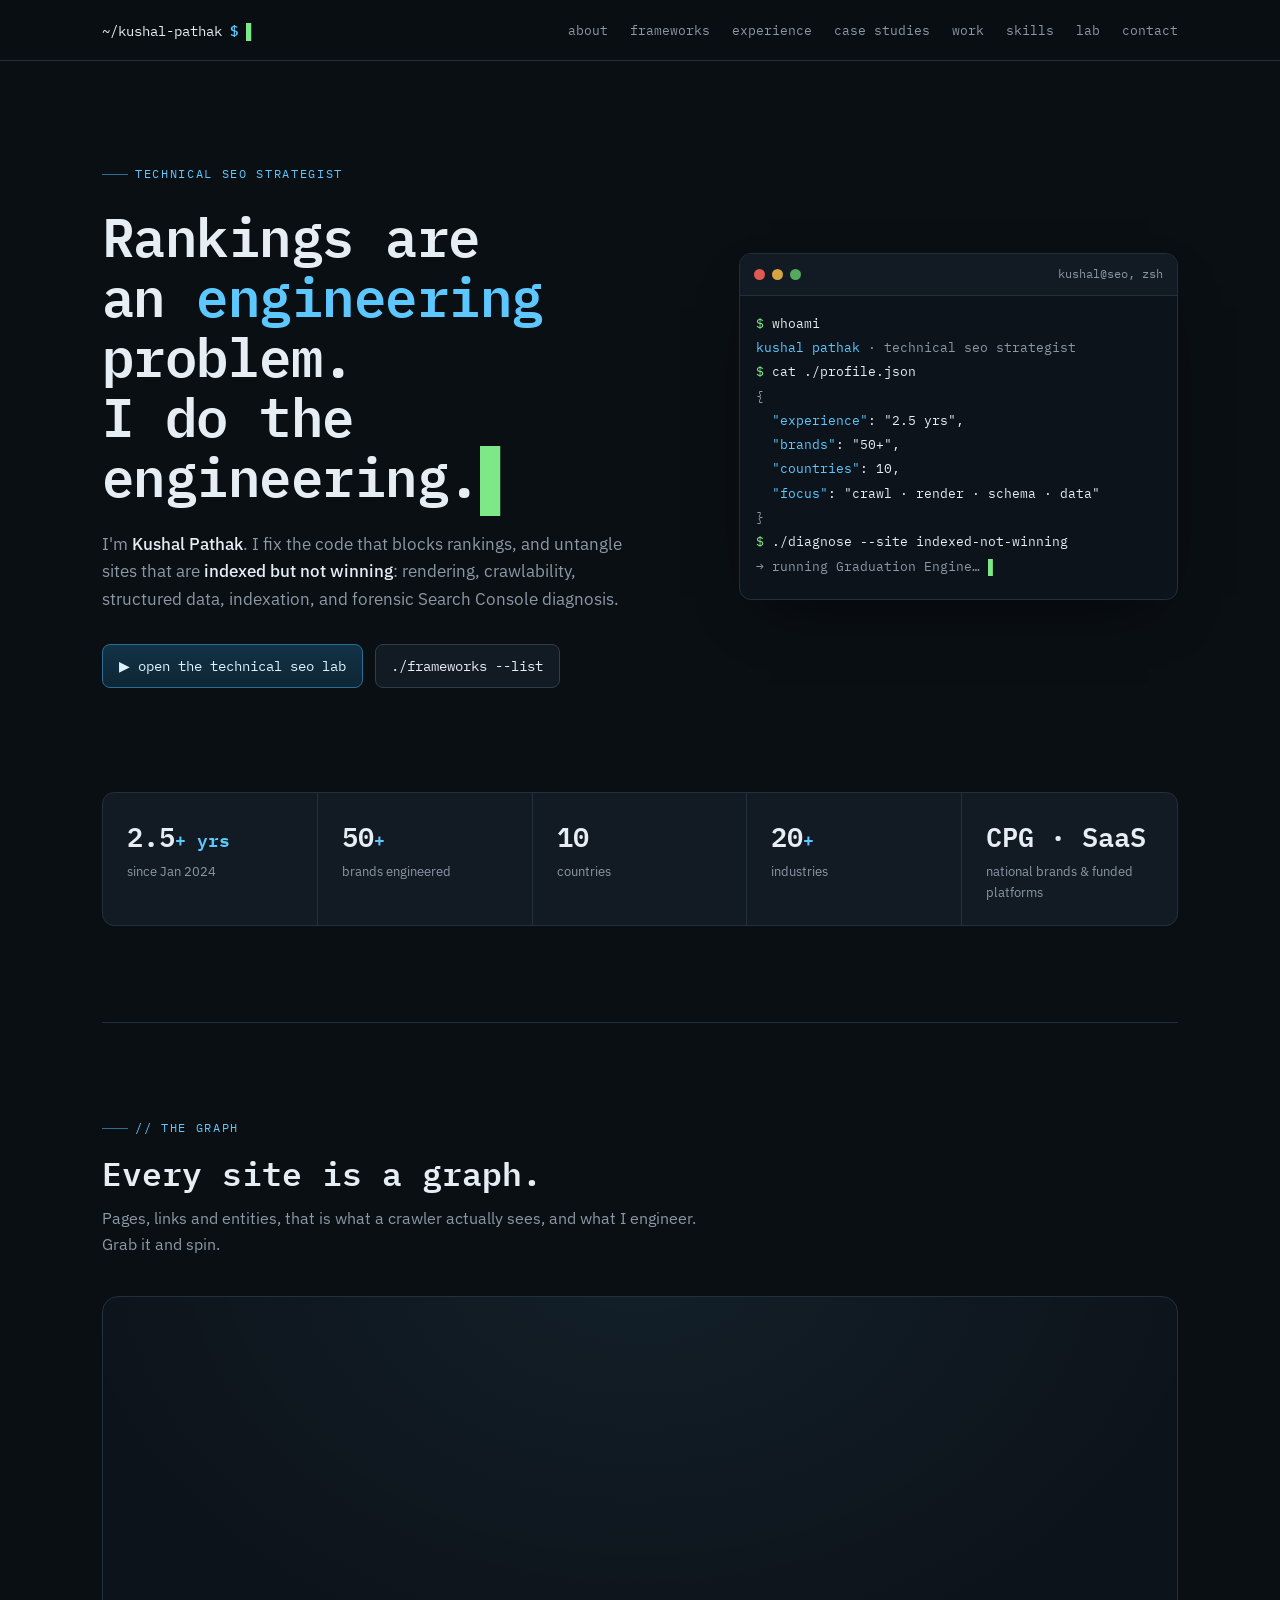
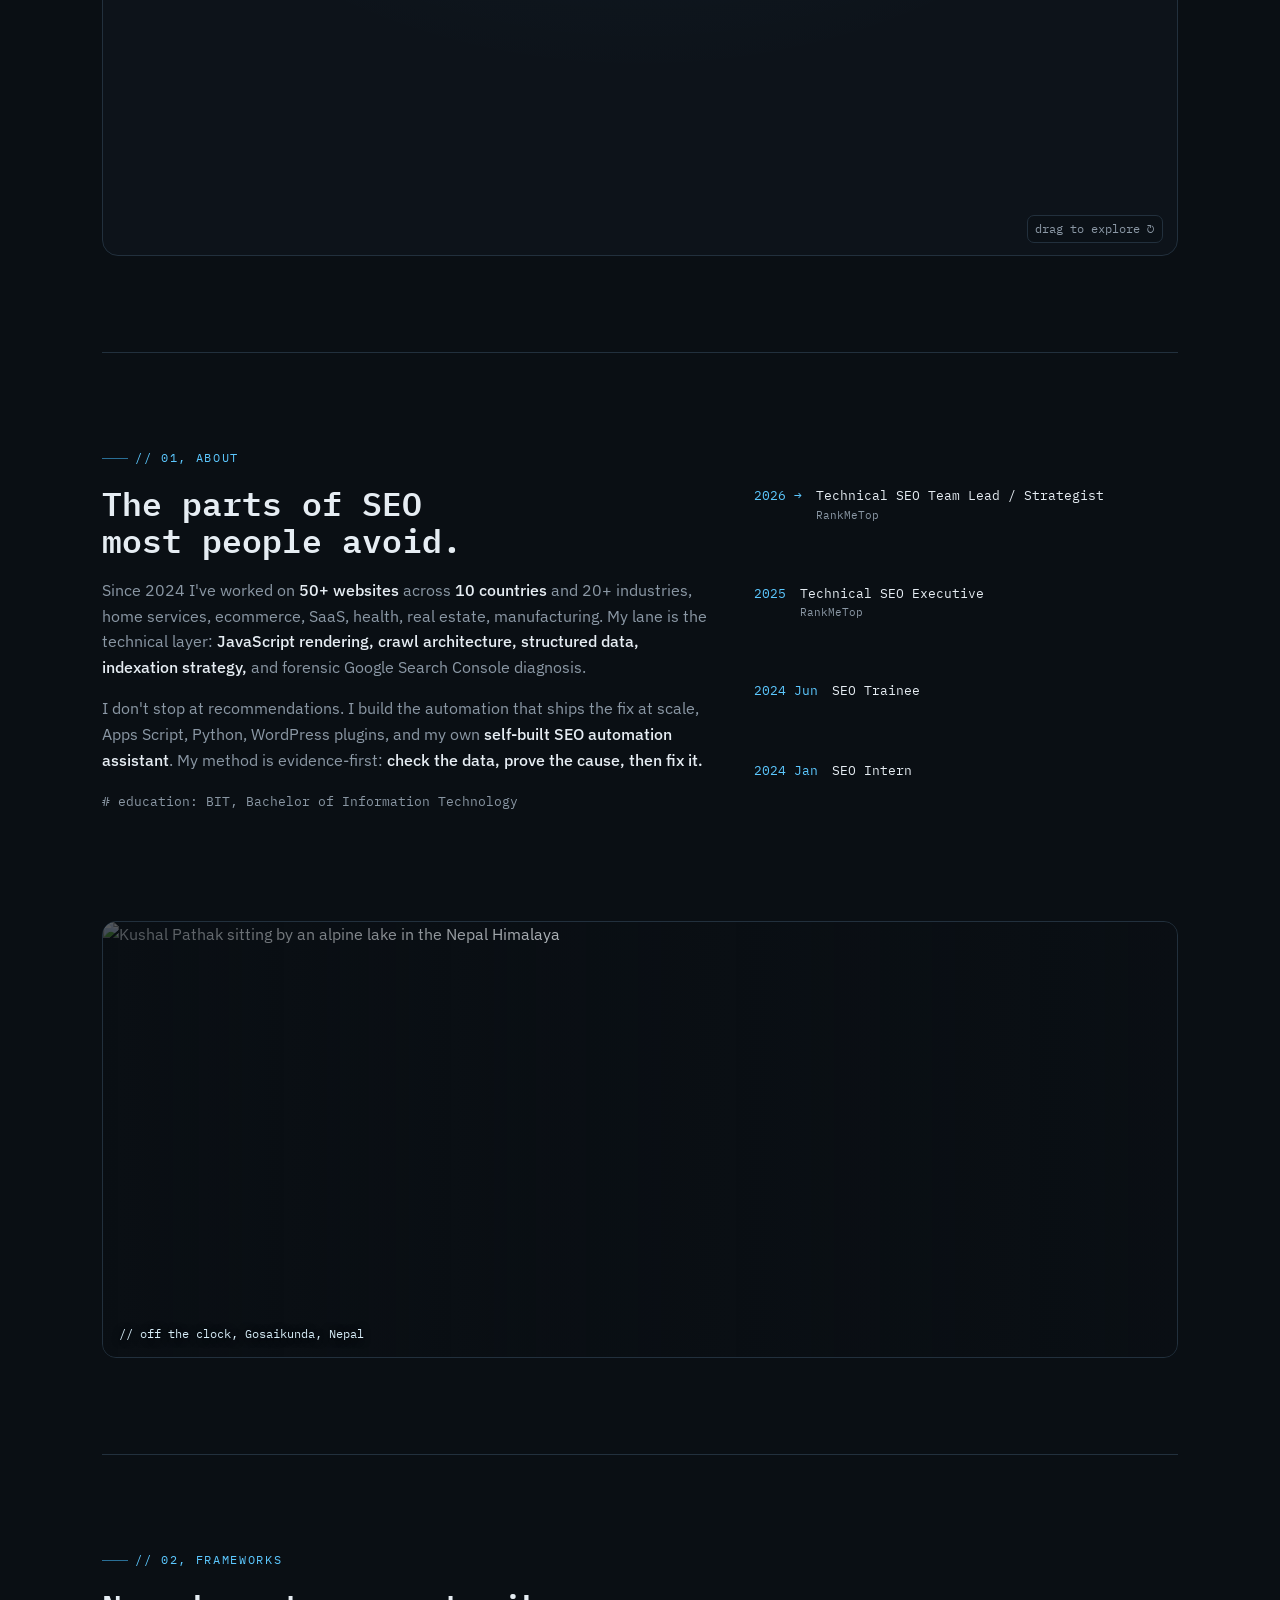
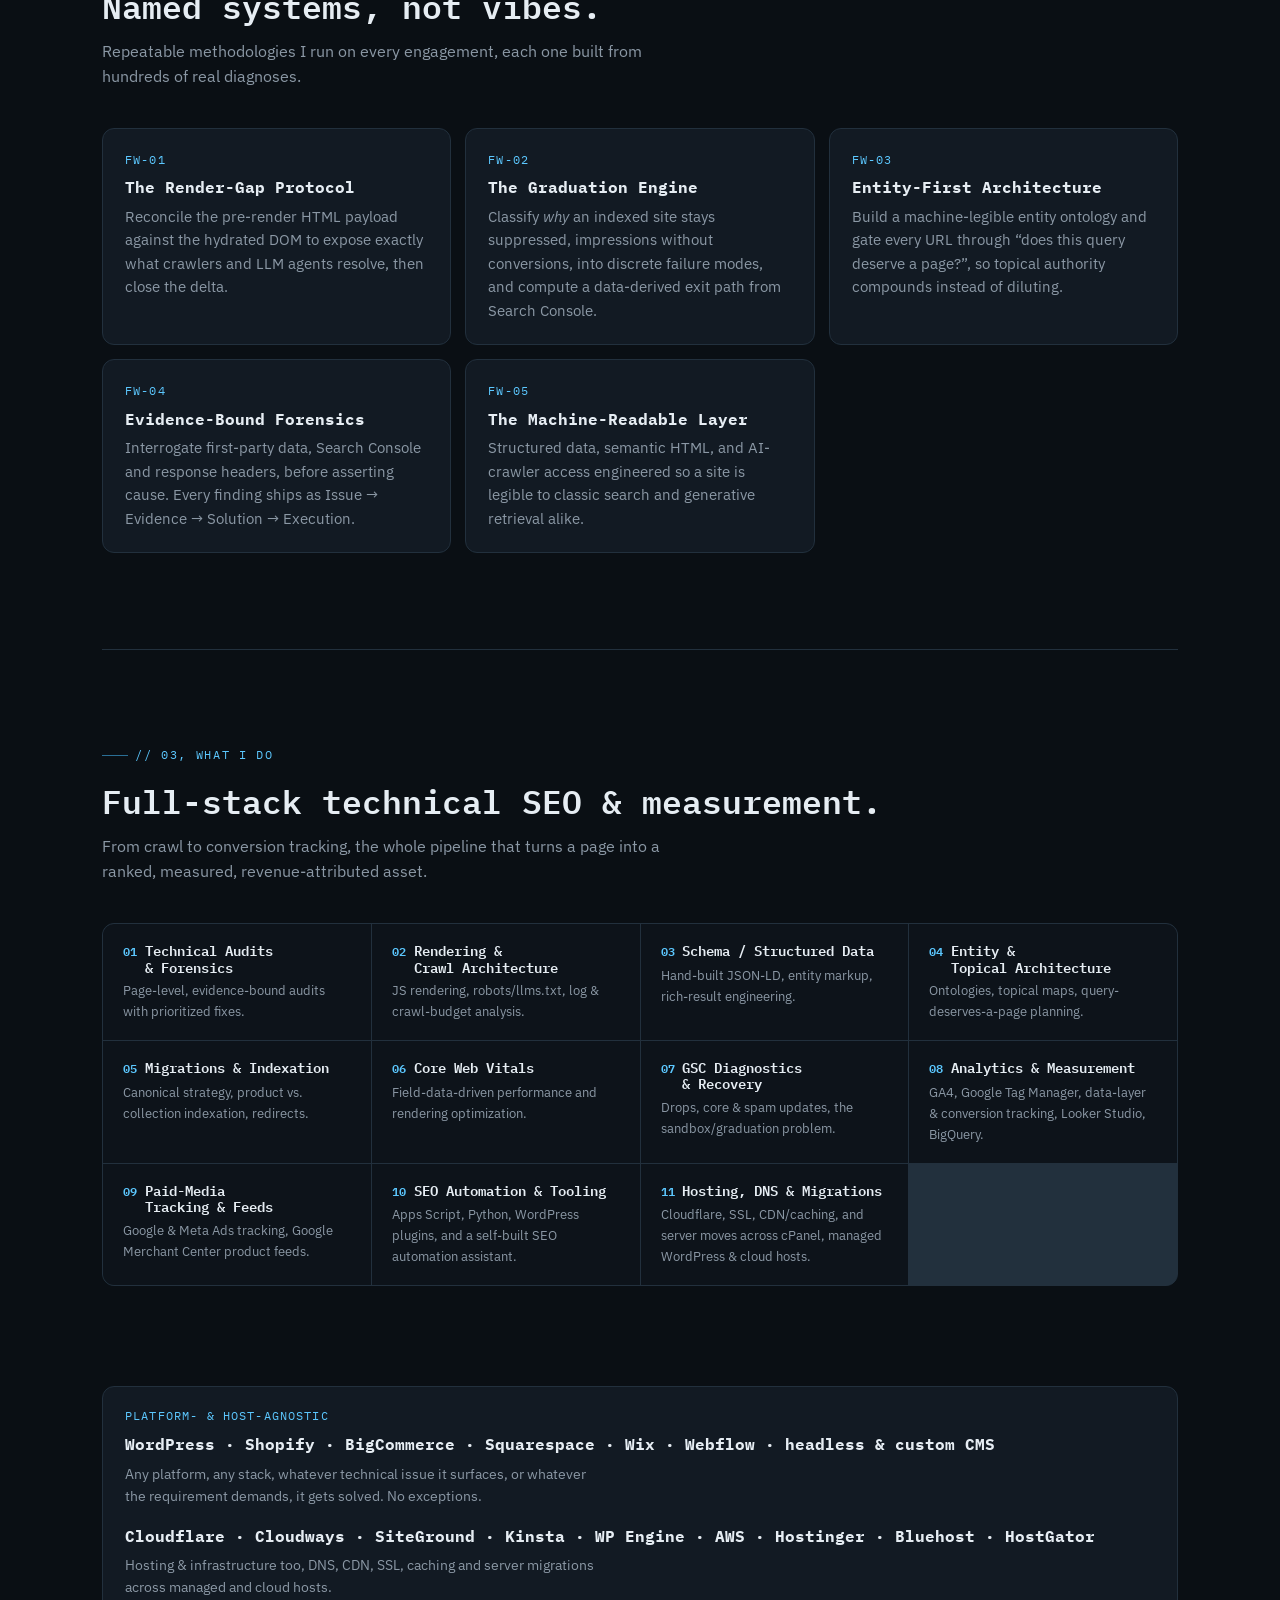
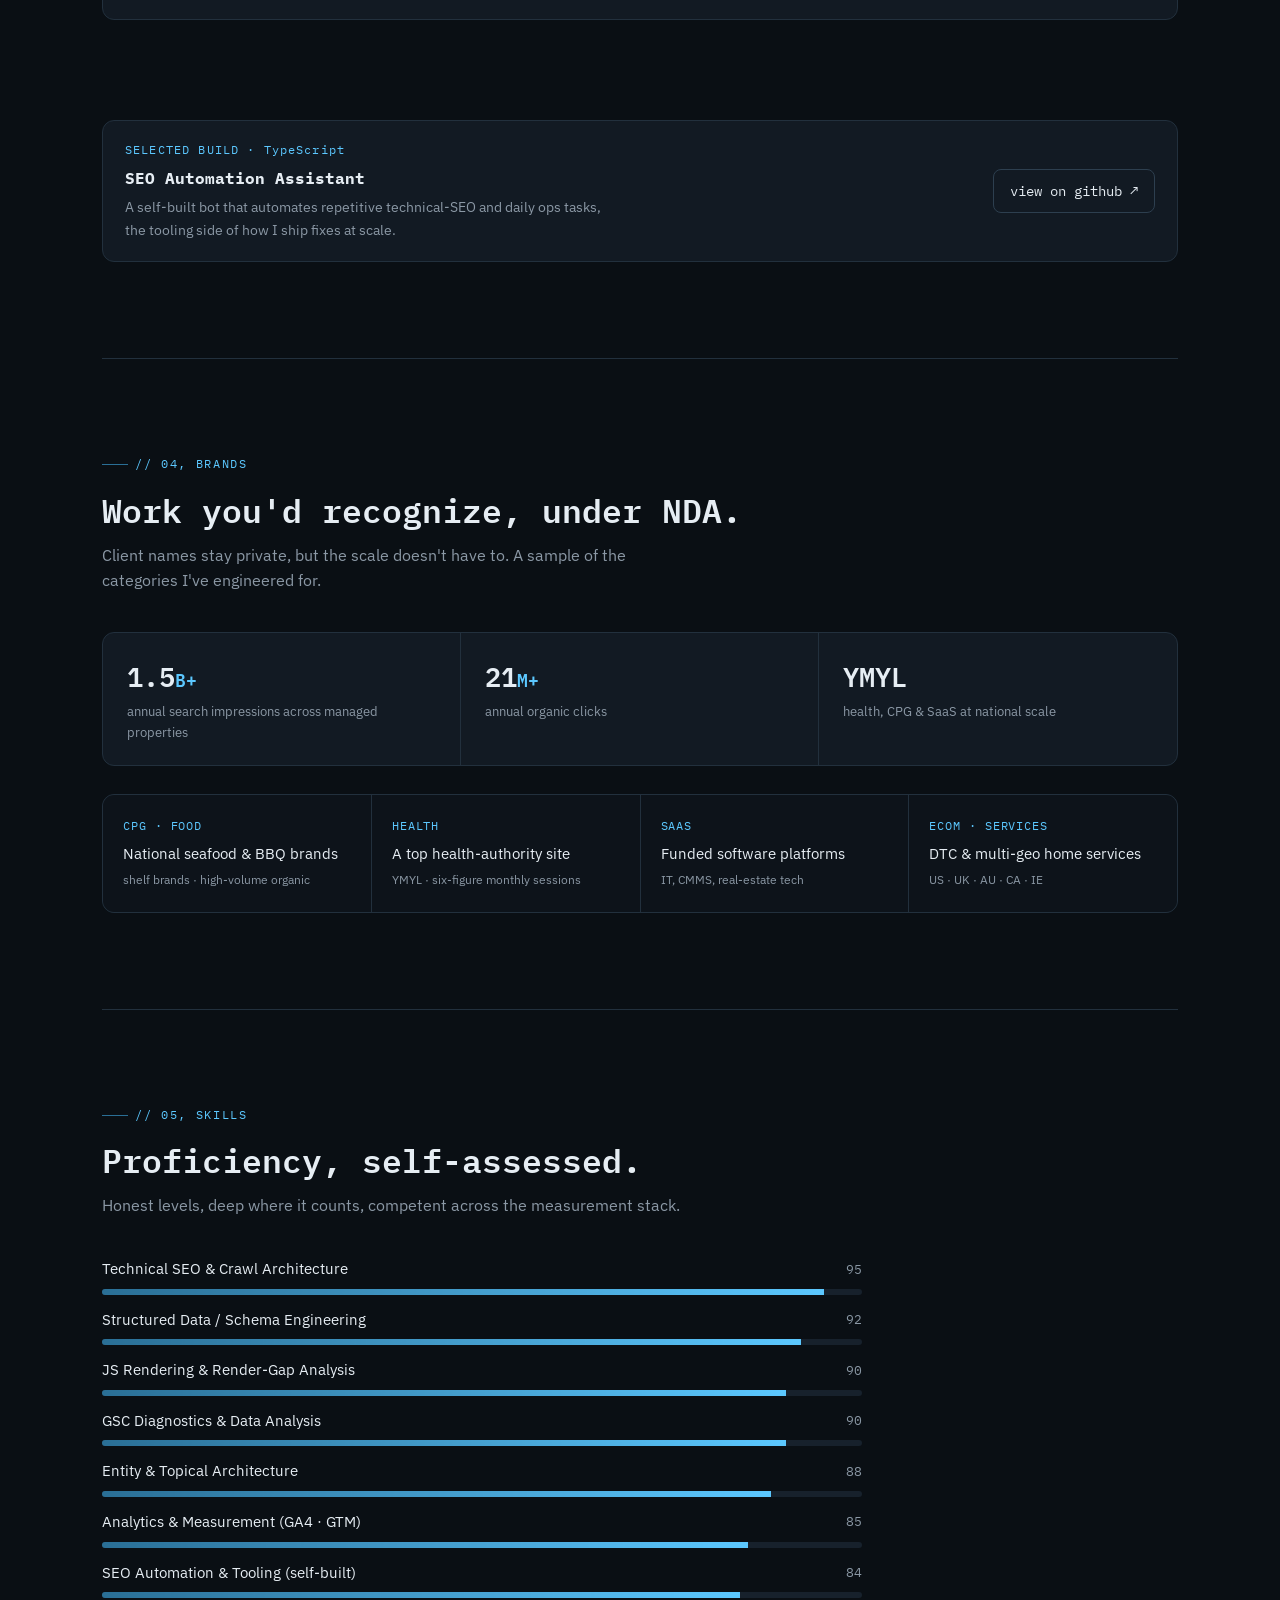
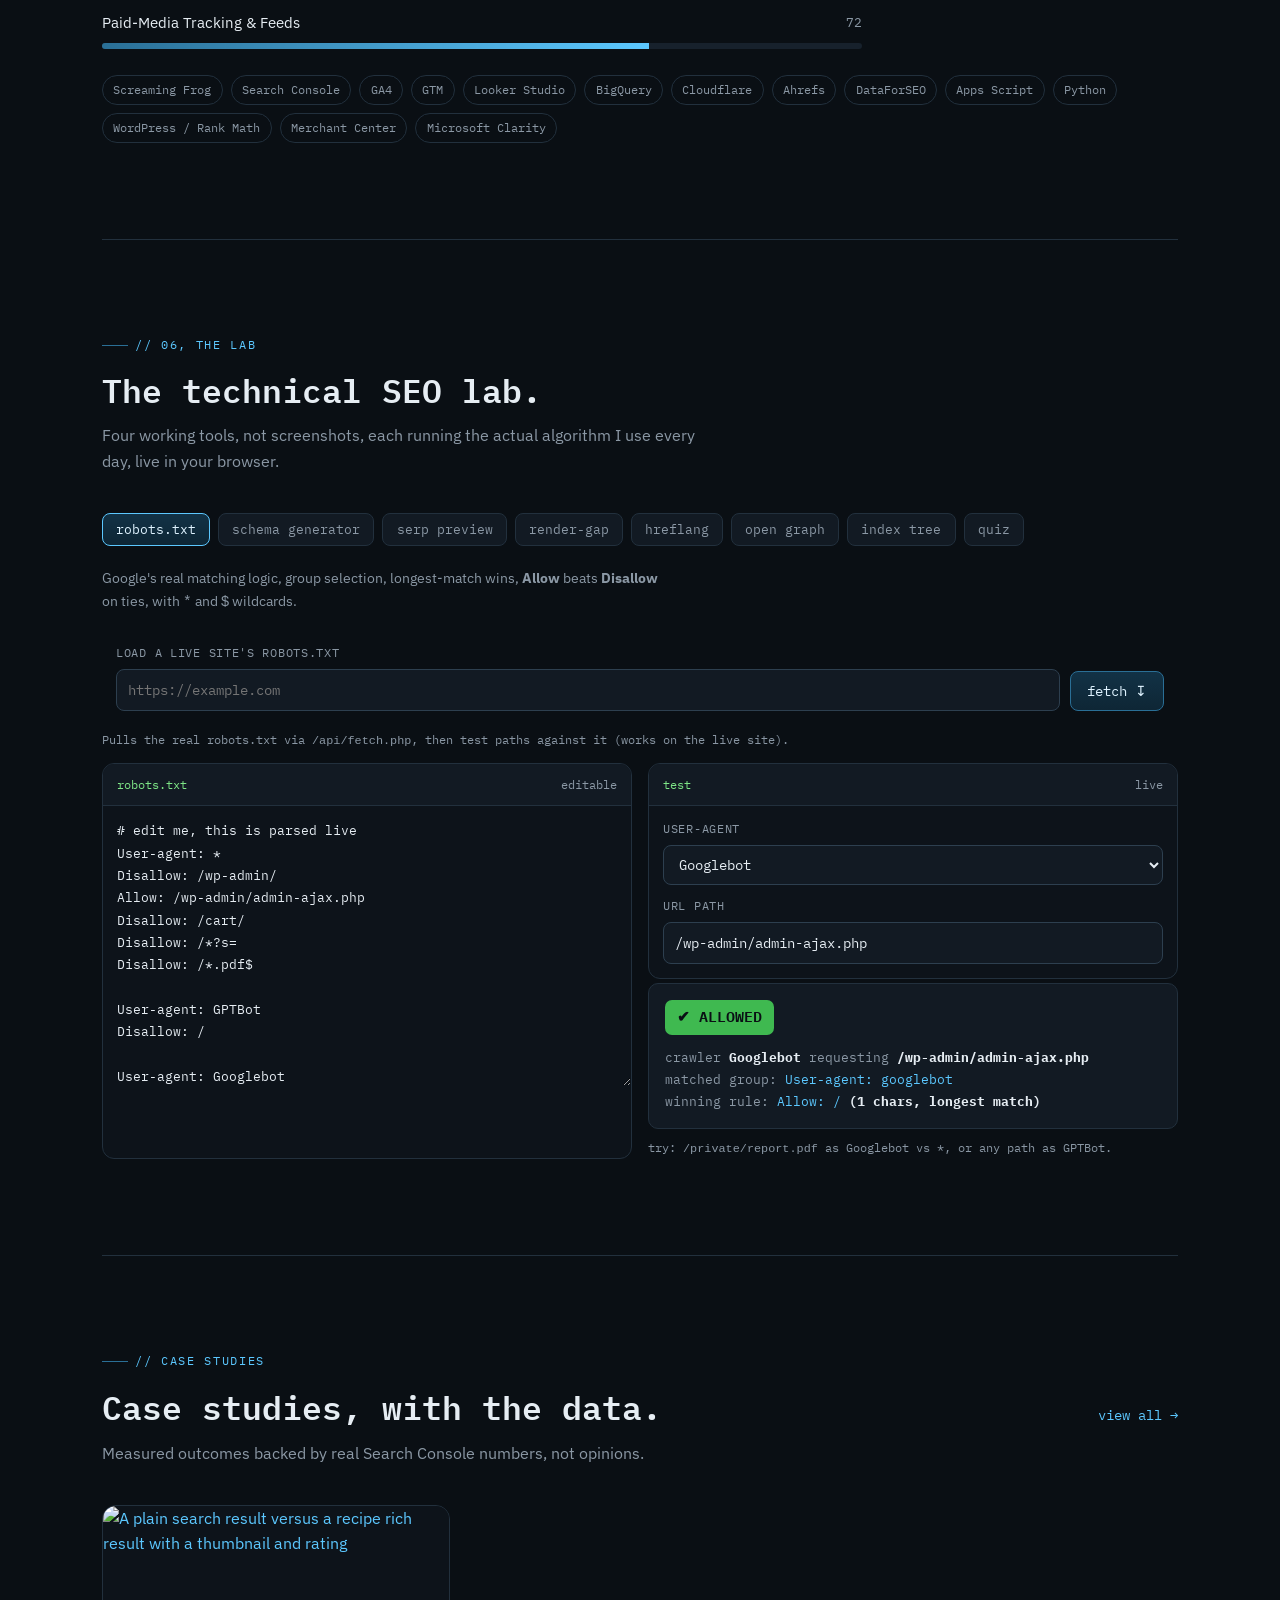
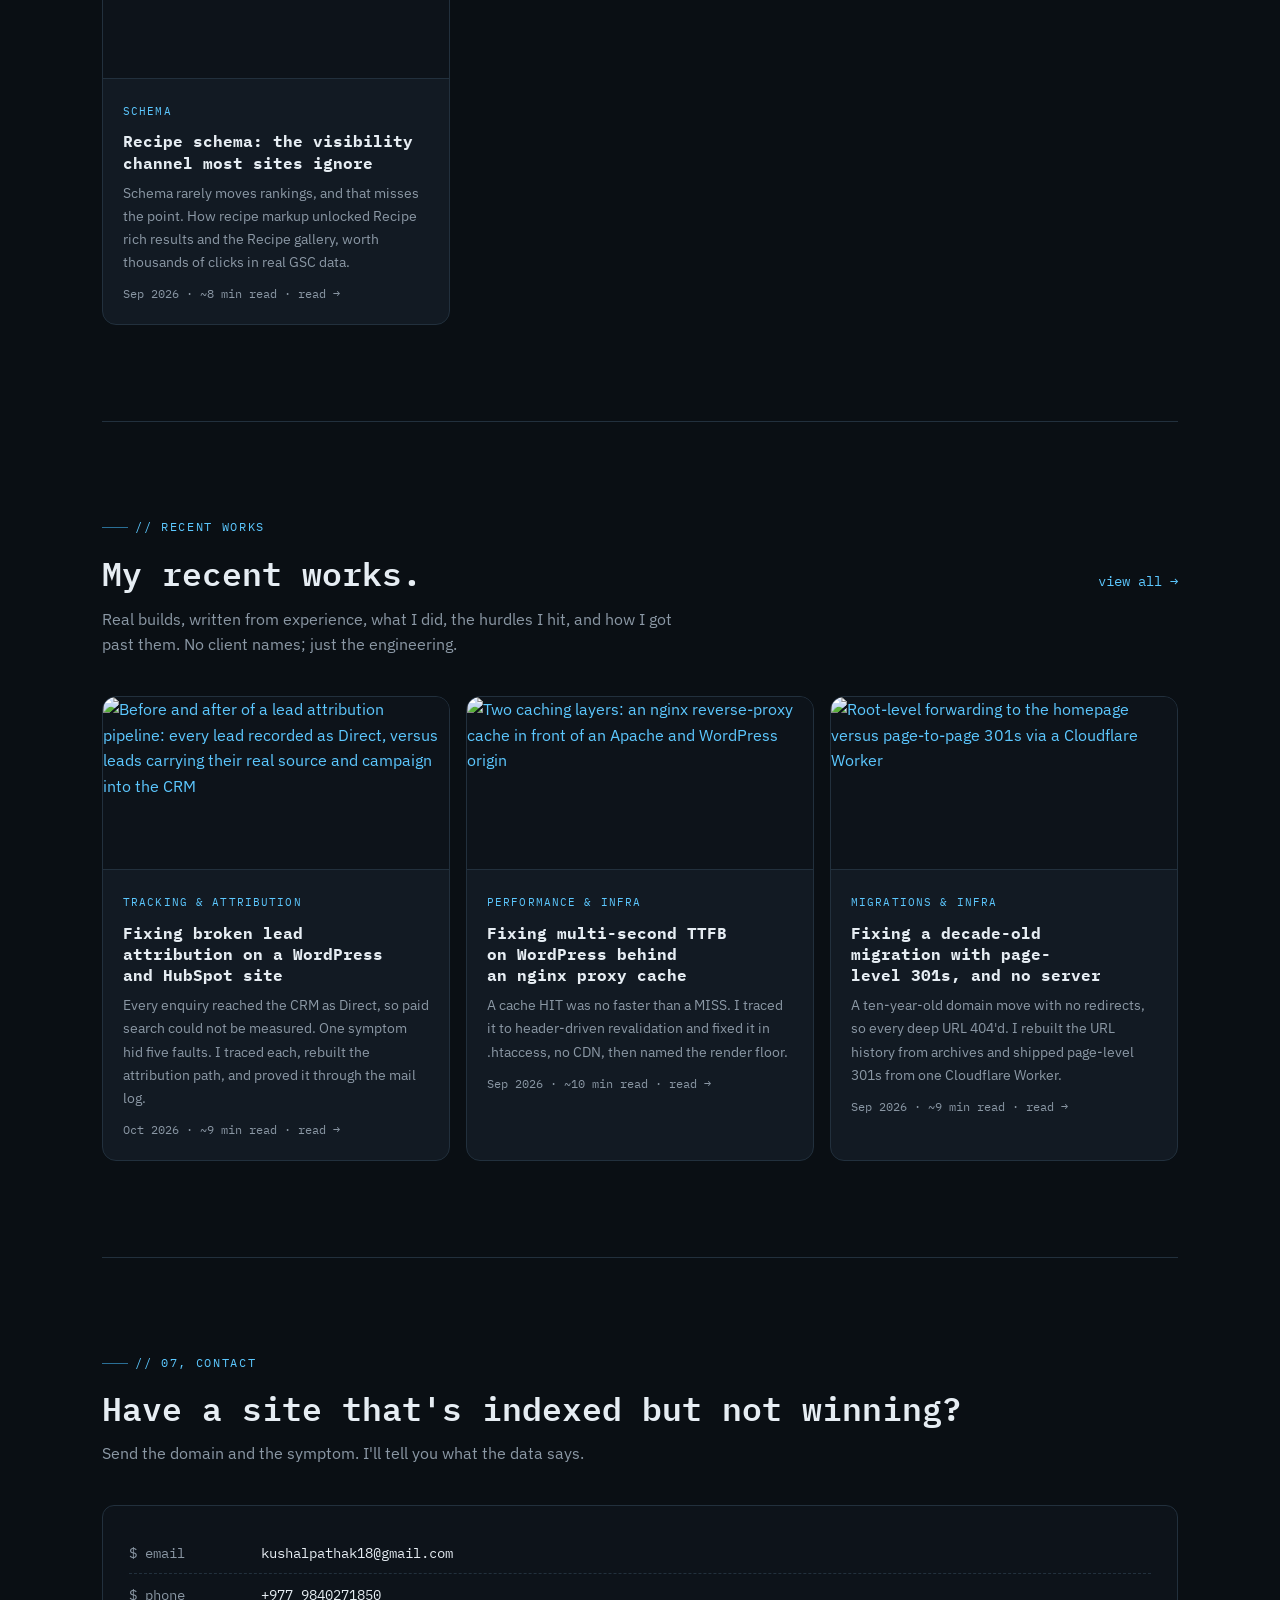
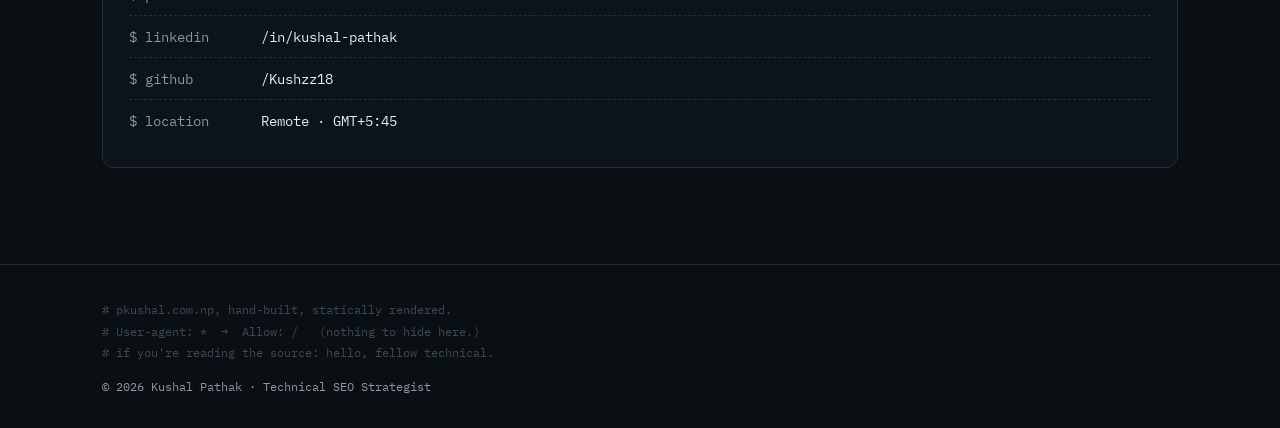
==== site/index.html @ 1f93c798 "Add experience article on fixing broken lead attribution (WordPress + HubSpot) Diagnose a silent tra" ====
<!doctype html>
<html lang="en">
<head>
<meta charset="utf-8">
<meta name="viewport" content="width=device-width, initial-scale=1, viewport-fit=cover">
<!-- Google Tag Manager -->
<script>(function(w,d,s,l,i){w[l]=w[l]||[];w[l].push({'gtm.start':
new Date().getTime(),event:'gtm.js'});var f=d.getElementsByTagName(s)[0],
j=d.createElement(s),dl=l!='dataLayer'?'&l='+l:'';j.async=true;j.src=
'https://www.googletagmanager.com/gtm.js?id='+i+dl;f.parentNode.insertBefore(j,f);
})(window,document,'script','dataLayer','GTM-TDRG93B8');</script>
<!-- End Google Tag Manager -->
<meta name="google-site-verification" content="CIKjY7k4ZzqAcKmJATjz5bCmdoRyQMdc8zQQJv7j5cg">
<meta name="description" content="Kushal Pathak, technical SEO strategist. Rendering, crawlability, structured data and Search Console forensics for sites that are indexed but not winning.">
<link rel="canonical" href="https://pkushal.com.np/">
<meta name="robots" content="index,follow,max-image-preview:large">
<meta name="theme-color" content="#0a0f14">
<link rel="icon" href="/favicon.svg" type="image/svg+xml">
<meta property="og:type" content="website">
<meta property="og:site_name" content="Kushal Pathak">
<meta property="og:title" content="Kushal Pathak | Technical SEO Strategist">
<meta property="og:description" content="Rankings are an engineering problem. I do the engineering, rendering, crawlability, schema and indexation.">
<meta property="og:url" content="https://pkushal.com.np/">
<meta property="og:image" content="https://pkushal.com.np/assets/og-home.png">
<meta property="og:image:width" content="1200">
<meta property="og:image:height" content="630">
<meta property="og:image:alt" content="Kushal Pathak | Technical SEO Strategist">
<meta name="twitter:card" content="summary_large_image">
<meta name="twitter:title" content="Kushal Pathak | Technical SEO Strategist">
<meta name="twitter:description" content="Rankings are an engineering problem. I do the engineering.">
<meta name="twitter:image" content="https://pkushal.com.np/assets/og-home.png">
<style>[hidden]{display:none!important}img{max-width:100%;height:auto}</style>
<script type="application/ld+json">{"@context":"https://schema.org","@graph":[{"@type":"Person","@id":"https://pkushal.com.np/#kushal","name":"Kushal Pathak","url":"https://pkushal.com.np/","jobTitle":"Technical SEO Strategist","image":"https://pkushal.com.np/assets/kushal.webp","worksFor":{"@type":"Organization","name":"RankMeTop","url":"https://rankmetop.net/"},"alumniOf":"Bachelor of Information Technology (BIT)","knowsAbout":["Technical SEO","JavaScript Rendering","Structured Data","Indexation Strategy","Core Web Vitals","Analytics and Measurement"],"address":{"@type":"PostalAddress","addressCountry":"NP"},"sameAs":["https://www.linkedin.com/in/kushal-pathak-485838196/","https://github.com/Kushzz18"]},{"@type":"WebSite","@id":"https://pkushal.com.np/#website","url":"https://pkushal.com.np/","name":"Kushal Pathak","publisher":{"@id":"https://pkushal.com.np/#kushal"},"inLanguage":"en"},{"@type":"ProfilePage","@id":"https://pkushal.com.np/#profilepage","url":"https://pkushal.com.np/","name":"Kushal Pathak | Technical SEO Strategist","isPartOf":{"@id":"https://pkushal.com.np/#website"},"mainEntity":{"@id":"https://pkushal.com.np/#kushal"},"about":{"@id":"https://pkushal.com.np/#kushal"},"inLanguage":"en"}]}</script>
<title>Kushal Pathak | Technical SEO Strategist</title>
<link rel="preconnect" href="https://fonts.googleapis.com">
<link rel="preconnect" href="https://fonts.gstatic.com" crossorigin>
<link rel="preload" as="style" href="https://fonts.googleapis.com/css2?family=IBM+Plex+Mono:wght@400;500;600;700&family=IBM+Plex+Sans:wght@400;500;600;700&display=swap">
<link rel="stylesheet" href="https://fonts.googleapis.com/css2?family=IBM+Plex+Mono:wght@400;500;600;700&family=IBM+Plex+Sans:wght@400;500;600;700&display=swap" media="print" onload="this.media='all'">
<noscript><link rel="stylesheet" href="https://fonts.googleapis.com/css2?family=IBM+Plex+Mono:wght@400;500;600;700&family=IBM+Plex+Sans:wght@400;500;600;700&display=swap"></noscript>
<style>
  :root{
    --bg:#0a0f14; --bg-2:#0d131a; --surface:#121a23; --surface-2:#17212c;
    --border:#22303d; --border-2:#2d3f4f;
    --text:#e6edf3; --muted:#8b98a5; --dim:#8a97a4;
    --accent:#5cc8ff; --accent-dim:#2a6f96;
    --ok:#3fb950; --bad:#f85149; --warn:#d29922; --prompt:#7ee787;
    --maxw:1120px; --gutter:22px;
    --mono:"IBM Plex Mono",ui-monospace,SFMono-Regular,Menlo,Consolas,monospace;
    --sans:"IBM Plex Sans",system-ui,-apple-system,Segoe UI,Roboto,sans-serif;
  }
  *{box-sizing:border-box}
  body{
    margin:0;background:var(--bg);color:var(--text);
    font-family:var(--sans);font-size:16px;line-height:1.6;
    -webkit-font-smoothing:antialiased;
    background-image:
      radial-gradient(60rem 40rem at 78% -8%, rgba(92,200,255,.07), transparent 60%),
      linear-gradient(var(--bg),var(--bg));
  }
  a{color:var(--accent);text-decoration:none}
  a:hover{text-decoration:underline;text-underline-offset:3px}
  ::selection{background:rgba(92,200,255,.25);color:#fff}
  :focus-visible{outline:2px solid var(--accent);outline-offset:2px;border-radius:3px}
  .wrap{max-width:var(--maxw);margin:0 auto;padding-inline:var(--gutter)}
  .mono{font-family:var(--mono)}
  .eyebrow{font-family:var(--mono);font-size:.74rem;letter-spacing:.14em;text-transform:uppercase;color:var(--accent);display:flex;align-items:center;gap:.6em;margin:0 0 1.1rem}
  .eyebrow::before{content:"";width:26px;height:1px;background:var(--accent-dim)}
  h1,h2,h3{text-wrap:balance;line-height:1.12;margin:0}
  section{padding-block:clamp(56px,8vw,96px);border-top:1px solid var(--border)}

  /* NAV */
  header.nav{position:sticky;top:env(safe-area-inset-top,0px);z-index:20;
    background:rgba(10,15,20,.82);backdrop-filter:blur(10px);border-bottom:1px solid var(--border)}
  .nav .row{display:flex;align-items:center;justify-content:space-between;gap:16px;height:60px}
  .brand{font-family:var(--mono);font-size:.9rem;color:var(--text);white-space:nowrap}
  .brand b{color:var(--accent);font-weight:600}
  .brand .cur{color:var(--prompt);animation:blink 1.1s steps(1) infinite}
  @keyframes blink{50%{opacity:0}}
  nav.links{display:flex;gap:22px;align-items:center}
  nav.links a{font-family:var(--mono);font-size:.82rem;color:var(--muted)}
  nav.links a:hover{color:var(--text);text-decoration:none}
  .navtoggle{display:none;background:transparent;border:1px solid var(--border-2);color:var(--text);border-radius:8px;font-size:1.25rem;line-height:1;padding:.25em .5em;cursor:pointer;font-family:var(--mono)}
  @media(max-width:760px){
    .navtoggle{display:inline-flex}
    nav.links{position:absolute;top:100%;left:0;right:0;flex-direction:column;align-items:flex-start;gap:18px;background:var(--bg-2);border-bottom:1px solid var(--border);padding:18px 22px;display:none}
    nav.links.open{display:flex}
    nav.links a{font-size:.95rem}
  }
  .recent{display:grid;grid-template-columns:repeat(3,minmax(0,1fr));gap:16px;margin-top:1.6rem}
  @media(max-width:900px){.recent{grid-template-columns:repeat(2,minmax(0,1fr))}}
  @media(max-width:600px){.recent{grid-template-columns:1fr}}
  .rcard{display:flex;flex-direction:column;background:var(--surface);border:1px solid var(--border);border-radius:14px;overflow:hidden;transition:.15s}
  .rcard:hover{border-color:var(--border-2);transform:translateY(-2px)}
  .rthumb{aspect-ratio:16/8;background:var(--bg-2);border-bottom:1px solid var(--border)}
  .rthumb img{width:100%;height:100%;object-fit:cover;display:block}
  .rbody{padding:18px 20px 20px}
  .rt{font-family:var(--mono);font-size:.7rem;letter-spacing:.1em;color:var(--accent);text-transform:uppercase}
  .rcard h3{font-family:var(--mono);font-size:1.02rem;color:var(--text);margin:.5rem 0 .5rem;line-height:1.3}
  .rcard p{color:var(--muted);font-size:.9rem;margin:0}
  .rmeta{font-family:var(--mono);font-size:.74rem;color:var(--dim);margin-top:12px}

  /* HERO */
  .hero{position:relative;display:grid;grid-template-columns:1.15fr .85fr;gap:44px;align-items:center;
    padding-block:clamp(52px,9vw,104px);border-top:none}
  /* site-wide interactive constellation, fixed behind all content */
  #bg3d{position:fixed;inset:0;width:100%;height:100%;z-index:0;display:block;pointer-events:none;opacity:.44}
  header.nav,main,footer{position:relative;z-index:1}
  header.nav{z-index:20}
  @media(prefers-reduced-motion:reduce){#bg3d{display:none}}
  /* interactive graph centerpiece */
  #graph .graphwrap{position:relative;border:1px solid var(--border);border-radius:16px;overflow:hidden;margin-top:1.6rem;
    background:radial-gradient(90% 130% at 50% -10%, rgba(92,200,255,.07), transparent 60%), var(--bg-2);
    height:clamp(360px,52vw,560px)}
  #graph3d{width:100%;height:100%;display:block;cursor:grab;touch-action:none}
  #graph3d:active{cursor:grabbing}
  #graph .ghint{position:absolute;right:14px;bottom:12px;font-family:var(--mono);font-size:.72rem;color:var(--muted);
    pointer-events:none;background:rgba(10,15,20,.55);padding:.32em .66em;border-radius:7px;border:1px solid var(--border)}
  @media(prefers-reduced-motion:reduce){#graph{display:none}}
  .hero h1{font-family:var(--mono);font-weight:600;font-size:clamp(2rem,4.6vw,3.35rem);letter-spacing:-.01em}
  .hero h1 .hl{color:var(--accent)}
  .hero h1 .cur{color:var(--prompt);animation:blink 1.1s steps(1) infinite;font-weight:400}
  .lede{color:var(--muted);font-size:1.075rem;max-width:52ch;margin:1.4rem 0 0}
  .lede b{color:var(--text);font-weight:500}
  .cta{display:flex;flex-wrap:wrap;gap:12px;margin-top:2rem}
  .btn{font-family:var(--mono);font-size:.86rem;padding:.72em 1.15em;border-radius:8px;border:1px solid var(--border-2);
    color:var(--text);background:var(--surface);display:inline-flex;gap:.5em;align-items:center;transition:.15s}
  .btn:hover{border-color:var(--accent);color:#fff;text-decoration:none;transform:translateY(-1px)}
  .btn.primary{background:linear-gradient(180deg,#123246,#0e2635);border-color:var(--accent-dim);color:#dff3ff}
  .btn.primary:hover{border-color:var(--accent)}

  /* terminal card */
  .term{background:var(--bg-2);border:1px solid var(--border);border-radius:12px;overflow:hidden;box-shadow:0 24px 60px -30px rgba(0,0,0,.8)}
  .term .bar{display:flex;align-items:center;gap:7px;padding:11px 14px;background:var(--surface);border-bottom:1px solid var(--border)}
  .dot{width:11px;height:11px;border-radius:50%;background:#33404c}
  .dot.r{background:#e05a51}.dot.y{background:#d6a441}.dot.g{background:#54a95c}
  .term .bar span{margin-left:auto;font-family:var(--mono);font-size:.72rem;color:var(--dim)}
  .term .body{padding:16px 16px 20px;font-family:var(--mono);font-size:.82rem;line-height:1.85;overflow-x:auto}
  .term .body .c{color:var(--prompt)}.term .body .k{color:var(--accent)}
  .term .body .p{color:var(--muted)}.term .body .s{color:var(--text)}
  .term .body .cur{color:var(--prompt);animation:blink 1.1s steps(1) infinite}

  /* STATS */
  .stats{display:flex;flex-wrap:wrap;gap:0;border:1px solid var(--border);border-radius:12px;background:var(--surface);overflow:hidden}
  .stats .cell{flex:1 1 190px;padding:22px 24px;border-right:1px solid var(--border)}
  .stats .cell:last-child{border-right:none}
  .stats .n{font-family:var(--mono);font-size:1.7rem;font-weight:600;color:var(--text);font-variant-numeric:tabular-nums}
  .stats .n .u{color:var(--accent);font-size:1.1rem}
  .stats .l{color:var(--muted);font-size:.82rem;margin-top:2px}

  .grid{display:grid;gap:16px}
  h2.big{font-family:var(--mono);font-weight:600;font-size:clamp(1.5rem,3vw,2.05rem)}
  .sub{color:var(--muted);max-width:60ch;margin:.9rem 0 2.4rem}

  /* frameworks */
  .fw{display:grid;grid-template-columns:repeat(auto-fit,minmax(260px,1fr));gap:14px}
  .fw .card{background:var(--surface);border:1px solid var(--border);border-radius:12px;padding:22px;transition:.15s}
  .fw .card:hover{border-color:var(--border-2);background:var(--surface-2)}
  .fw .id{font-family:var(--mono);font-size:.72rem;color:var(--accent);letter-spacing:.1em}
  .fw h3{font-family:var(--mono);font-size:1.02rem;margin:.55rem 0 .5rem;color:var(--text)}
  .fw p{color:var(--muted);font-size:.92rem;margin:0}

  /* services */
  .svc{display:grid;grid-template-columns:repeat(auto-fill,minmax(240px,1fr));gap:1px;background:var(--border);border:1px solid var(--border);border-radius:12px;overflow:hidden}
  .svc .it{background:var(--bg-2);padding:18px 20px}
  .svc .it h3{font-family:var(--mono);font-size:.9rem;font-weight:600;margin:0 0 .35rem;color:var(--text);display:flex;gap:.55em;align-items:baseline}
  .svc .it h3 i{color:var(--accent);font-style:normal;font-size:.78rem}
  .svc .it p{color:var(--muted);font-size:.82rem;margin:0}

  /* skills */
  .skill{display:grid;grid-template-columns:1fr;gap:13px;max-width:760px}
  .skill .row{display:grid;grid-template-columns:1fr auto;gap:8px 14px;align-items:center}
  .skill .nm{font-size:.92rem}
  .skill .pct{font-family:var(--mono);font-size:.82rem;color:var(--muted);font-variant-numeric:tabular-nums}
  .skill .track{grid-column:1/-1;height:6px;border-radius:6px;background:var(--surface-2);overflow:hidden}
  .skill .fill{height:100%;width:100%;transform:scaleX(0);transform-origin:left center;will-change:transform;background:linear-gradient(90deg,var(--accent-dim),var(--accent))}
  .tags{display:flex;flex-wrap:wrap;gap:8px;margin-top:26px}
  .tag{font-family:var(--mono);font-size:.76rem;color:var(--muted);border:1px solid var(--border);border-radius:20px;padding:.35em .85em}

  /* playground */
  .play{display:grid;grid-template-columns:1fr 1fr;gap:16px}
  .play>*{min-width:0}
  .code{max-width:100%}
  .panel{background:var(--bg-2);border:1px solid var(--border);border-radius:12px;overflow:hidden}
  .panel .hd{padding:11px 14px;background:var(--surface);border-bottom:1px solid var(--border);font-family:var(--mono);font-size:.76rem;color:var(--muted);display:flex;justify-content:space-between;align-items:center}
  .panel .hd .fn{color:var(--prompt)}
  textarea#robots{width:100%;min-height:280px;resize:vertical;border:none;background:transparent;color:var(--text);
    font-family:var(--mono);font-size:.82rem;line-height:1.7;padding:14px;outline:none}
  .ctrl{padding:14px;display:grid;gap:12px}
  .ctrl label{font-family:var(--mono);font-size:.74rem;color:var(--muted);letter-spacing:.06em;text-transform:uppercase;display:block;margin-bottom:6px}
  .ctrl input,.ctrl select,.ctrl textarea{width:100%;background:var(--surface);border:1px solid var(--border-2);border-radius:8px;color:var(--text);
    font-family:var(--mono);font-size:.86rem;padding:.65em .8em;outline:none;resize:vertical;line-height:1.6}
  .ctrl input:focus,.ctrl select:focus,.ctrl textarea:focus{border-color:var(--accent)}
  .verdict{margin-top:4px;border:1px solid var(--border);border-radius:10px;padding:16px;background:var(--surface)}
  .verdict .badge{font-family:var(--mono);font-weight:600;font-size:.95rem;display:inline-flex;align-items:center;gap:.5em;padding:.35em .8em;border-radius:7px}
  .badge.ok{color:#0a0f14;background:var(--ok)}
  .badge.bad{color:#fff;background:var(--bad)}
  .verdict .exp{font-family:var(--mono);font-size:.8rem;color:var(--muted);margin-top:12px;line-height:1.7}
  .verdict .exp b{color:var(--text)}
  .verdict .exp .mm{color:var(--accent)}
  .hintline{font-family:var(--mono);font-size:.74rem;color:var(--dim);margin-top:10px}

  /* brands */
  .brands{display:grid;grid-template-columns:repeat(auto-fit,minmax(200px,1fr));gap:1px;background:var(--border);border:1px solid var(--border);border-radius:12px;overflow:hidden}
  .brands .b{background:var(--bg-2);padding:22px 20px}
  .brands .b .t{font-family:var(--mono);font-size:.72rem;color:var(--accent);letter-spacing:.08em}
  .brands .b .d{color:var(--text);margin-top:6px;font-size:.95rem}
  .brands .b .m{color:var(--dim);font-size:.78rem;margin-top:4px}

  /* about */
  .about{display:grid;grid-template-columns:1.3fr .9fr;gap:40px}
  .about p{color:var(--muted)}
  .about p b{color:var(--text);font-weight:500}
  .timeline{font-family:var(--mono);font-size:.84rem;display:grid;gap:14px}
  .timeline .t{display:grid;grid-template-columns:auto 1fr;gap:14px;align-items:start}
  .timeline .yr{color:var(--accent);white-space:nowrap}
  .timeline .rl{color:var(--text)}
  .timeline .t .rl small{display:block;color:var(--dim)}

  /* contact */
  .contact .box{background:var(--bg-2);border:1px solid var(--border);border-radius:12px;padding:26px;font-family:var(--mono);font-size:.9rem}
  .contact .line{display:flex;gap:12px;padding:9px 0;border-bottom:1px dashed var(--border);flex-wrap:wrap}
  .contact .line:last-child{border-bottom:none}
  .contact .k{color:var(--dim);min-width:120px}
  .contact .v a{color:var(--text)}.contact .v a:hover{color:var(--accent)}

  footer{border-top:1px solid var(--border);padding-block:34px;color:var(--dim);font-family:var(--mono);font-size:.78rem}
  footer .cmt{color:var(--dim);white-space:pre-wrap;line-height:1.7}
  footer .cmt .g{color:#3a4a56}

  @media(max-width:860px){
    .hero{grid-template-columns:1fr;gap:34px}
    .play{grid-template-columns:1fr}
    .about{grid-template-columns:1fr;gap:26px}
  }
  @media(prefers-reduced-motion:reduce){*{animation:none!important}}
  .photoband{position:relative;border:1px solid var(--border);border-radius:14px;overflow:hidden;aspect-ratio:16/6.5}
  .photoband img{width:100%;height:100%;object-fit:cover;object-position:62% 42%;filter:saturate(.92) contrast(1.03) brightness(.8);display:block}
  .photoband::after{content:"";position:absolute;inset:0;background:linear-gradient(90deg,rgba(10,15,20,.62),rgba(10,15,20,.08) 42%,rgba(10,15,20,.5))}
  .pcap{position:absolute;left:16px;bottom:14px;z-index:2;font-size:.76rem;color:#d6ecf7;text-shadow:0 1px 8px rgba(0,0,0,.8)}
  .build{display:flex;gap:18px;align-items:center;flex-wrap:wrap;justify-content:space-between;background:var(--surface);border:1px solid var(--border);border-radius:12px;padding:20px 22px;margin-top:4px}
  .build .id{font-family:var(--mono);font-size:.72rem;color:var(--accent);letter-spacing:.1em}
  .build h4{font-family:var(--mono);font-size:1rem;margin:.4rem 0 .3rem;color:var(--text)}
  .build p{color:var(--muted);font-size:.88rem;margin:0;max-width:60ch}
  .tabs{display:flex;flex-wrap:wrap;gap:8px;margin-bottom:20px}
  .tab{font-family:var(--mono);font-size:.82rem;color:var(--muted);background:var(--surface);border:1px solid var(--border);border-radius:8px;padding:.55em 1em;cursor:pointer;transition:.15s}
  .tab:hover{color:var(--text);border-color:var(--border-2)}
  .tab.is-on{color:#dff3ff;border-color:var(--accent);background:linear-gradient(180deg,#123246,#0e2635)}
  .labnote{color:var(--muted);font-size:.9rem;margin:0 0 16px;max-width:70ch}
  .code{margin:0;padding:14px;font-family:var(--mono);font-size:.78rem;line-height:1.65;color:var(--text);white-space:pre;overflow:auto;max-height:360px}
  .copy{font-family:var(--mono);font-size:.72rem;color:var(--muted);background:transparent;border:1px solid var(--border-2);border-radius:6px;padding:.25em .7em;cursor:pointer}
  .copy:hover{color:var(--text);border-color:var(--accent)}
  .serp{padding:16px}
  .serp .s-url{font-family:var(--sans);font-size:.8rem;color:#9fb2c0}
  .serp .s-title{font-family:var(--sans);font-size:1.25rem;color:#8ab4f8;margin:4px 0 3px;line-height:1.3}
  .serp .s-desc{font-family:var(--sans);font-size:.88rem;color:#c7d0d9;line-height:1.5}
  .meter{margin-top:12px;display:grid;gap:9px;font-family:var(--mono);font-size:.76rem}
  .meter .m{display:grid;grid-template-columns:92px 1fr auto;gap:10px;align-items:center}
  .meter .bar{height:6px;border-radius:6px;background:var(--surface-2);overflow:hidden}
  .meter .bf{height:100%;background:var(--ok)}
  .meter .bf.warn{background:var(--warn)}.meter .bf.bad{background:var(--bad)}
  .meter .lab{color:var(--muted)}
  .quiz .q{background:var(--surface);border:1px solid var(--border);border-radius:10px;padding:16px 18px;margin-bottom:12px}
  .quiz .qn{font-size:.95rem;margin:0 0 10px}
  .quiz .qn b{font-family:var(--mono);color:var(--accent);margin-right:.5em}
  .quiz .opt{display:block;width:100%;text-align:left;font-family:var(--sans);font-size:.88rem;color:var(--text);background:var(--bg-2);border:1px solid var(--border);border-radius:8px;padding:.6em .8em;margin:6px 0;cursor:pointer;transition:.12s}
  .quiz .opt:hover{border-color:var(--border-2)}
  .quiz .opt.correct{border-color:var(--ok);background:rgba(63,185,80,.12)}
  .quiz .opt.wrong{border-color:var(--bad);background:rgba(248,81,73,.12)}
  .quiz .opt:disabled{cursor:default}
  .quiz .score{font-family:var(--mono);text-align:center;padding:24px;background:var(--surface);border:1px solid var(--accent-dim);border-radius:12px}
  .quiz .score .big{font-size:2rem;color:var(--accent)}
  .quiz .tier{font-family:var(--mono);font-size:.8rem;color:var(--accent);letter-spacing:.05em;margin:20px 0 10px;padding-top:8px;border-top:1px solid var(--border)}
  .quiz .tier:first-child{border-top:none;margin-top:0;padding-top:0}
  .itbox{background:var(--surface);border:1px solid var(--border);border-radius:12px;padding:22px;max-width:720px}
  .itq{font-size:1.05rem;margin-bottom:16px;line-height:1.4}
  .itbtns{display:flex;gap:10px;flex-wrap:wrap}
  .itresult{font-size:.96rem;color:var(--text);line-height:1.6;background:var(--bg-2);border:1px solid var(--border-2);border-radius:10px;padding:16px;margin-bottom:16px}
  .ogcard{border:1px solid var(--border);border-radius:12px;overflow:hidden;background:var(--bg-2);max-width:520px}
  .ogimg{aspect-ratio:1.91/1;background:#0e1620 center/cover no-repeat;display:flex;align-items:center;justify-content:center;border-bottom:1px solid var(--border)}
  .ogimg span{font-family:var(--mono);font-size:.7rem;color:var(--dim);letter-spacing:.12em;text-transform:uppercase}
  .ogmeta{padding:12px 14px}
  .oghost{font-family:var(--mono);font-size:.72rem;color:var(--dim);text-transform:uppercase;letter-spacing:.05em}
  .ogtitle{font-size:1rem;color:var(--text);margin:4px 0 3px;line-height:1.3}
  .ogdesc{font-size:.85rem;color:var(--muted);line-height:1.45;display:-webkit-box;-webkit-line-clamp:2;-webkit-box-orient:vertical;overflow:hidden}
  .qtab{font-family:var(--mono);font-size:.82rem;color:var(--muted);background:var(--surface);border:1px solid var(--border);border-radius:8px;padding:.55em 1.1em;cursor:pointer;transition:.15s}
  .qtab:hover{color:var(--text);border-color:var(--border-2)}
  .qtab.is-on{color:#dff3ff;border-color:var(--accent);background:linear-gradient(180deg,#123246,#0e2635)}
  .qscore:empty{display:none}
  .ittree{display:flex;flex-direction:column}
  .itnode{position:relative;padding:14px 16px;border:1px solid var(--border);border-radius:10px;background:var(--surface)}
  .itnode+.itnode{margin-top:24px}
  .itnode+.itnode::before{content:"";position:absolute;left:26px;top:-24px;height:24px;width:2px;background:var(--border-2)}
  .itnode.current{border-color:var(--accent-dim)}
  .itnode.leaf{border:none;padding:0;background:transparent}
  .itnode.done{opacity:.92}
  .itq2{font-size:.96rem;margin-bottom:10px;line-height:1.4}
  .itchip{font-family:var(--mono);font-size:.72rem;padding:.22em .75em;border-radius:6px;display:inline-block}
  .itchip.y{background:var(--ok);color:#0a0f14}
  .itchip.n{background:var(--surface-2);color:var(--muted);border:1px solid var(--border-2)}
</style>

</head>
<body>
<!-- Google Tag Manager (noscript) -->
<noscript><iframe src="https://www.googletagmanager.com/ns.html?id=GTM-TDRG93B8"
height="0" width="0" style="display:none;visibility:hidden"></iframe></noscript>
<!-- End Google Tag Manager (noscript) -->
<header class="nav">
  <div class="wrap row">
    <div class="brand">~/kushal-pathak <b>$</b> <span class="cur">▋</span></div>
    <nav class="links" id="navLinks">
      <a href="#about">about</a>
      <a href="#frameworks">frameworks</a>
      <a href="/experience/">experience</a>
    <a href="/case-study/">case studies</a>
      <a href="#work">work</a>
      <a href="#skills">skills</a>
      <a href="#playground">lab</a>
      <a href="#contact">contact</a>
    </nav>
    <button class="navtoggle" id="navToggle" type="button" aria-label="Toggle menu" aria-expanded="false">&#8801;</button>
  </div>
</header>

<canvas id="bg3d" aria-hidden="true"></canvas>
<main class="wrap">

  <!-- HERO -->
  <section class="hero" style="border-top:none">
    <div>
      <p class="eyebrow" style="margin-bottom:1.4rem">Technical SEO Strategist</p>
      <h1>Rankings are an <span class="hl">engineering</span> problem.<br>I do the engineering.<span class="cur">▋</span></h1>
      <p class="lede">I'm <b>Kushal Pathak</b>. I fix the code that blocks rankings, and untangle sites that are <b>indexed but not winning</b>: rendering, crawlability, structured data, indexation, and forensic Search Console diagnosis.</p>
      <div class="cta">
        <a class="btn primary" href="#playground">▶ open the technical seo lab</a>
        <a class="btn" href="#frameworks">./frameworks --list</a>
      </div>
    </div>
    <div class="term" aria-hidden="true">
      <div class="bar"><i class="dot r"></i><i class="dot y"></i><i class="dot g"></i><span>kushal@seo, zsh</span></div>
      <div class="body">
<span class="c">$</span> <span class="s">whoami</span><br>
<span class="k">kushal pathak</span> <span class="p">· technical seo strategist</span><br>
<span class="c">$</span> <span class="s">cat ./profile.json</span><br>
<span class="p">{</span><br>
&nbsp;&nbsp;<span class="k">"experience"</span>: <span class="s">"2.5 yrs"</span>,<br>
&nbsp;&nbsp;<span class="k">"brands"</span>: <span class="s">"50+"</span>,<br>
&nbsp;&nbsp;<span class="k">"countries"</span>: <span class="s">10</span>,<br>
&nbsp;&nbsp;<span class="k">"focus"</span>: <span class="s">"crawl · render · schema · data"</span><br>
<span class="p">}</span><br>
<span class="c">$</span> <span class="s">./diagnose --site indexed-not-winning</span><br>
<span class="p">→ running Graduation Engine…</span> <span class="cur">▋</span>
      </div>
    </div>
  </section>

  <!-- STATS -->
  <section style="border-top:none;padding-top:0">
    <div class="stats">
      <div class="cell"><div class="n">2.5<span class="u">+ yrs</span></div><div class="l">since Jan 2024</div></div>
      <div class="cell"><div class="n">50<span class="u">+</span></div><div class="l">brands engineered</div></div>
      <div class="cell"><div class="n">10</div><div class="l">countries</div></div>
      <div class="cell"><div class="n">20<span class="u">+</span></div><div class="l">industries</div></div>
      <div class="cell"><div class="n">CPG · SaaS</div><div class="l">national brands &amp; funded platforms</div></div>
    </div>
  </section>

  <!-- ABOUT -->
  <!-- INTERACTIVE GRAPH CENTERPIECE -->
  <section id="graph">
    <p class="eyebrow">// the graph</p>
    <h2 class="big">Every site is a graph.</h2>
    <p class="sub">Pages, links and entities, that is what a crawler actually sees, and what I engineer. Grab it and spin.</p>
    <div class="graphwrap">
      <canvas id="graph3d" aria-label="Interactive 3D link graph, drag to rotate" role="img"></canvas>
      <span class="ghint">drag to explore &#8635;</span>
    </div>
  </section>

  <section id="about">
    <p class="eyebrow">// 01, about</p>
    <div class="about">
      <div>
        <h2 class="big">The parts of SEO most people avoid.</h2>
        <p style="margin-top:1.2rem">Since 2024 I've worked on <b>50+ websites</b> across <b>10 countries</b> and 20+ industries, home services, ecommerce, SaaS, health, real estate, manufacturing. My lane is the technical layer: <b>JavaScript rendering, crawl architecture, structured data, indexation strategy,</b> and forensic Google Search Console diagnosis.</p>
        <p>I don't stop at recommendations. I build the automation that ships the fix at scale, Apps Script, Python, WordPress plugins, and my own <b>self-built SEO automation assistant</b>. My method is evidence-first: <b>check the data, prove the cause, then fix it.</b></p>
        <p class="mono" style="font-size:.82rem;color:var(--dim);margin-top:1.1rem"># education: BIT, Bachelor of Information Technology</p>
      </div>
      <div class="timeline" aria-label="Career timeline">
        <div class="t"><span class="yr">2026 →</span><span class="rl">Technical SEO Team Lead / Strategist<small>RankMeTop</small></span></div>
        <div class="t"><span class="yr">2025</span><span class="rl">Technical SEO Executive<small>RankMeTop</small></span></div>
        <div class="t"><span class="yr">2024 Jun</span><span class="rl">SEO Trainee</span></div>
        <div class="t"><span class="yr">2024 Jan</span><span class="rl">SEO Intern</span></div>
      </div>
    </div>
  </section>

  <!-- PHOTO BAND -->
  <section aria-label="Kushal Pathak in the field" style="padding-top:0;border-top:none">
    <div class="photoband">
      <img src="/assets/kushal-band.webp" width="860" height="860" fetchpriority="high" decoding="async" alt="Kushal Pathak sitting by an alpine lake in the Nepal Himalaya">
      <div class="pcap mono">// off the clock, Gosaikunda, Nepal</div>
    </div>
  </section>

  <!-- FRAMEWORKS -->
  <section id="frameworks">
    <p class="eyebrow">// 02, frameworks</p>
    <h2 class="big">Named systems, not vibes.</h2>
    <p class="sub">Repeatable methodologies I run on every engagement, each one built from hundreds of real diagnoses.</p>
    <div class="fw">
      <div class="card"><div class="id">FW-01</div><h3>The Render-Gap Protocol</h3><p>Reconcile the pre-render HTML payload against the hydrated DOM to expose exactly what crawlers and LLM agents resolve, then close the delta.</p></div>
      <div class="card"><div class="id">FW-02</div><h3>The Graduation Engine</h3><p>Classify <i>why</i> an indexed site stays suppressed, impressions without conversions, into discrete failure modes, and compute a data-derived exit path from Search Console.</p></div>
      <div class="card"><div class="id">FW-03</div><h3>Entity-First Architecture</h3><p>Build a machine-legible entity ontology and gate every URL through “does this query deserve a page?”, so topical authority compounds instead of diluting.</p></div>
      <div class="card"><div class="id">FW-04</div><h3>Evidence-Bound Forensics</h3><p>Interrogate first-party data, Search Console and response headers, before asserting cause. Every finding ships as Issue → Evidence → Solution → Execution.</p></div>
      <div class="card"><div class="id">FW-05</div><h3>The Machine-Readable Layer</h3><p>Structured data, semantic HTML, and AI-crawler access engineered so a site is legible to classic search and generative retrieval alike.</p></div>
    </div>
  </section>

  <!-- SERVICES -->
  <section id="work">
    <p class="eyebrow">// 03, what i do</p>
    <h2 class="big">Full-stack technical SEO &amp; measurement.</h2>
    <p class="sub">From crawl to conversion tracking, the whole pipeline that turns a page into a ranked, measured, revenue-attributed asset.</p>
    <div class="svc">
      <div class="it"><h3><i>01</i> Technical Audits &amp; Forensics</h3><p>Page-level, evidence-bound audits with prioritized fixes.</p></div>
      <div class="it"><h3><i>02</i> Rendering &amp; Crawl Architecture</h3><p>JS rendering, robots/llms.txt, log &amp; crawl-budget analysis.</p></div>
      <div class="it"><h3><i>03</i> Schema / Structured Data</h3><p>Hand-built JSON-LD, entity markup, rich-result engineering.</p></div>
      <div class="it"><h3><i>04</i> Entity &amp; Topical Architecture</h3><p>Ontologies, topical maps, query-deserves-a-page planning.</p></div>
      <div class="it"><h3><i>05</i> Migrations &amp; Indexation</h3><p>Canonical strategy, product vs. collection indexation, redirects.</p></div>
      <div class="it"><h3><i>06</i> Core Web Vitals</h3><p>Field-data-driven performance and rendering optimization.</p></div>
      <div class="it"><h3><i>07</i> GSC Diagnostics &amp; Recovery</h3><p>Drops, core &amp; spam updates, the sandbox/graduation problem.</p></div>
      <div class="it"><h3><i>08</i> Analytics &amp; Measurement</h3><p>GA4, Google Tag Manager, data-layer &amp; conversion tracking, Looker Studio, BigQuery.</p></div>
      <div class="it"><h3><i>09</i> Paid-Media Tracking &amp; Feeds</h3><p>Google &amp; Meta Ads tracking, Google Merchant Center product feeds.</p></div>
      <div class="it"><h3><i>10</i> SEO Automation &amp; Tooling</h3><p>Apps Script, Python, WordPress plugins, and a self-built SEO automation assistant.</p></div>
      <div class="it"><h3><i>11</i> Hosting, DNS &amp; Migrations</h3><p>Cloudflare, SSL, CDN/caching, and server moves across cPanel, managed WordPress &amp; cloud hosts.</p></div>
    </div>
  </section>

  <!-- PLATFORMS -->
  <section style="padding-top:0;border-top:none">
    <div class="build" style="justify-content:flex-start">
      <div>
        <div class="id">PLATFORM- &amp; HOST-AGNOSTIC</div>
        <h4>WordPress · Shopify · BigCommerce · Squarespace · Wix · Webflow · headless &amp; custom CMS</h4>
        <p>Any platform, any stack, whatever technical issue it surfaces, or whatever the requirement demands, it gets solved. No exceptions.</p>
        <h4 style="margin-top:16px">Cloudflare · Cloudways · SiteGround · Kinsta · WP Engine · AWS · Hostinger · Bluehost · HostGator</h4>
        <p>Hosting &amp; infrastructure too, DNS, CDN, SSL, caching and server migrations across managed and cloud hosts.</p>
      </div>
    </div>
  </section>

  <!-- SELECTED BUILD -->
  <section style="padding-top:0;border-top:none">
    <div class="build">
      <div>
        <div class="id">SELECTED BUILD · TypeScript</div>
        <h4>SEO Automation Assistant</h4>
        <p>A self-built bot that automates repetitive technical-SEO and daily ops tasks, the tooling side of how I ship fixes at scale.</p>
      </div>
      <div><a class="btn" href="https://github.com/Kushzz18/SEO-Automation-Assistant" target="_blank" rel="noopener">view on github ↗</a></div>
    </div>
  </section>

  <!-- BRANDS -->
  <section id="brands">
    <p class="eyebrow">// 04, brands</p>
    <h2 class="big">Work you'd recognize, under NDA.</h2>
    <p class="sub">Client names stay private, but the scale doesn't have to. A sample of the categories I've engineered for.</p>
    <div class="stats" style="margin-bottom:28px">
      <div class="cell"><div class="n">1.5<span class="u">B+</span></div><div class="l">annual search impressions across managed properties</div></div>
      <div class="cell"><div class="n">21<span class="u">M+</span></div><div class="l">annual organic clicks</div></div>
      <div class="cell"><div class="n">YMYL</div><div class="l">health, CPG &amp; SaaS at national scale</div></div>
    </div>
    <div class="brands">
      <div class="b"><div class="t">CPG · FOOD</div><div class="d">National seafood &amp; BBQ brands</div><div class="m">shelf brands · high-volume organic</div></div>
      <div class="b"><div class="t">HEALTH</div><div class="d">A top health-authority site</div><div class="m">YMYL · six-figure monthly sessions</div></div>
      <div class="b"><div class="t">SAAS</div><div class="d">Funded software platforms</div><div class="m">IT, CMMS, real-estate tech</div></div>
      <div class="b"><div class="t">ECOM · SERVICES</div><div class="d">DTC &amp; multi-geo home services</div><div class="m">US · UK · AU · CA · IE</div></div>
    </div>
  </section>

  <!-- SKILLS -->
  <section id="skills">
    <p class="eyebrow">// 05, skills</p>
    <h2 class="big">Proficiency, self-assessed.</h2>
    <p class="sub">Honest levels, deep where it counts, competent across the measurement stack.</p>
    <div class="skill" id="skillList">
      <div class="row" data-p="95"><span class="nm">Technical SEO &amp; Crawl Architecture</span><span class="pct">95</span><div class="track"><div class="fill"></div></div></div>
      <div class="row" data-p="92"><span class="nm">Structured Data / Schema Engineering</span><span class="pct">92</span><div class="track"><div class="fill"></div></div></div>
      <div class="row" data-p="90"><span class="nm">JS Rendering &amp; Render-Gap Analysis</span><span class="pct">90</span><div class="track"><div class="fill"></div></div></div>
      <div class="row" data-p="90"><span class="nm">GSC Diagnostics &amp; Data Analysis</span><span class="pct">90</span><div class="track"><div class="fill"></div></div></div>
      <div class="row" data-p="88"><span class="nm">Entity &amp; Topical Architecture</span><span class="pct">88</span><div class="track"><div class="fill"></div></div></div>
      <div class="row" data-p="85"><span class="nm">Analytics &amp; Measurement (GA4 · GTM)</span><span class="pct">85</span><div class="track"><div class="fill"></div></div></div>
      <div class="row" data-p="84"><span class="nm">SEO Automation &amp; Tooling (self-built)</span><span class="pct">84</span><div class="track"><div class="fill"></div></div></div>
      <div class="row" data-p="72"><span class="nm">Paid-Media Tracking &amp; Feeds</span><span class="pct">72</span><div class="track"><div class="fill"></div></div></div>
    </div>
    <div class="tags">
      <span class="tag">Screaming Frog</span><span class="tag">Search Console</span><span class="tag">GA4</span><span class="tag">GTM</span>
      <span class="tag">Looker Studio</span><span class="tag">BigQuery</span><span class="tag">Cloudflare</span><span class="tag">Ahrefs</span><span class="tag">DataForSEO</span><span class="tag">Apps Script</span>
      <span class="tag">Python</span><span class="tag">WordPress / Rank Math</span><span class="tag">Merchant Center</span><span class="tag">Microsoft Clarity</span>
    </div>
  </section>

  <!-- PLAYGROUND -->
  <section id="playground">
    <p class="eyebrow">// 06, the lab</p>
    <h2 class="big">The technical SEO lab.</h2>
    <p class="sub">Four working tools, not screenshots, each running the actual algorithm I use every day, live in your browser.</p>
    <div class="tabs" role="tablist" aria-label="Technical SEO lab tools">
      <button class="tab is-on" role="tab" aria-selected="true" aria-controls="tab-robots" data-tab="robots" type="button">robots.txt</button>
      <button class="tab" role="tab" aria-selected="false" aria-controls="tab-schema" data-tab="schema" type="button">schema generator</button>
      <button class="tab" role="tab" aria-selected="false" aria-controls="tab-serp" data-tab="serp" type="button">serp preview</button>
      <button class="tab" role="tab" aria-selected="false" aria-controls="tab-render" data-tab="render" type="button">render-gap</button>
      <button class="tab" role="tab" aria-selected="false" aria-controls="tab-hreflang" data-tab="hreflang" type="button">hreflang</button>
      <button class="tab" role="tab" aria-selected="false" aria-controls="tab-og" data-tab="og" type="button">open graph</button>
      <button class="tab" role="tab" aria-selected="false" aria-controls="tab-index" data-tab="index" type="button">index tree</button>
      <button class="tab" role="tab" aria-selected="false" aria-controls="tab-quiz" data-tab="quiz" type="button">quiz</button>
    </div>
    <div class="tabpane" id="tab-robots">
    <p class="labnote">Google's real matching logic, group selection, longest-match wins, <b>Allow</b> beats <b>Disallow</b> on ties, with <code>*</code> and <code>$</code> wildcards.</p>
    <div class="ctrl" style="margin-bottom:6px"><div style="display:flex;gap:10px;flex-wrap:wrap;align-items:end"><div style="flex:1;min-width:220px"><label for="rbFetchUrl">load a live site's robots.txt</label><input id="rbFetchUrl" placeholder="https://example.com"></div><button class="btn primary" id="rbFetchBtn" type="button">fetch ↧</button></div></div>
    <div class="hintline" id="rbFetchNote" style="margin:0 0 12px">Pulls the real robots.txt via <code>/api/fetch.php</code>, then test paths against it (works on the live site).</div>
    <div class="play">
      <div class="panel">
        <div class="hd"><span class="fn">robots.txt</span><span>editable</span></div>
        <textarea id="robots" spellcheck="false" aria-label="robots.txt content"># edit me, this is parsed live
User-agent: *
Disallow: /wp-admin/
Allow: /wp-admin/admin-ajax.php
Disallow: /cart/
Disallow: /*?s=
Disallow: /*.pdf$

User-agent: GPTBot
Disallow: /

User-agent: Googlebot
Allow: /
Disallow: /private/

Sitemap: https://example.com/sitemap.xml</textarea>
      </div>
      <div>
        <div class="panel">
          <div class="hd"><span class="fn">test</span><span>live</span></div>
          <div class="ctrl">
            <div>
              <label for="ua">user-agent</label>
              <select id="ua">
                <option>Googlebot</option>
                <option>Googlebot-Image</option>
                <option>Bingbot</option>
                <option>GPTBot</option>
                <option>ClaudeBot</option>
                <option>CCBot</option>
                <option value="*">* (any other crawler)</option>
              </select>
            </div>
            <div>
              <label for="path">url path</label>
              <input id="path" value="/wp-admin/admin-ajax.php" spellcheck="false">
            </div>
          </div>
        </div>
        <div class="verdict" id="verdict" aria-live="polite"></div>
        <div class="hintline">try: <code>/private/report.pdf</code> as Googlebot vs *, or any path as GPTBot.</div>
      </div>
    </div>
    </div><!-- /tab-robots -->

    <div class="tabpane" id="tab-schema" hidden>
      <p class="labnote">Entity-grade JSON-LD, <code>@graph</code> wiring by <code>@id</code>, <b>sameAs</b> entity-linking (Wikipedia + Wikidata), <b>areaServed</b> with geo, <b>additionalType</b> (productontology), FAQ <code>hasPart</code>. The structured data an AI can't fake. Fields with <code>|</code> take one item per line.</p>
      <div class="panel" style="margin-bottom:14px"><div class="hd"><span class="fn">inspect</span><span>audit a live page's JSON-LD</span></div>
        <div class="ctrl"><div style="display:flex;gap:10px;flex-wrap:wrap;align-items:end"><div style="flex:1;min-width:220px"><label for="scInsUrl">page url</label><input id="scInsUrl" placeholder="https://example.com/page"></div><button class="btn primary" id="scInsBtn" type="button">inspect ↧</button></div>
          <div class="hintline" id="scInsNote" style="margin:0">Fetches the page and extracts its existing structured data (works on the live site).</div>
          <div id="scInsTypes" class="hintline" style="margin:0;color:var(--accent)"></div>
          <pre id="scInsOut" class="code" style="max-height:220px"></pre>
        </div>
      </div>
      <div class="play">
        <div class="panel"><div class="hd"><span class="fn">fields</span><span>editable</span></div>
          <div class="ctrl" style="align-content:start">
            <div>
              <label for="scType">schema type</label>
              <select id="scType">
                <option>LocalBusiness (full @graph)</option>
                <option>Service (entity-rich)</option>
                <option>Article / BlogPosting</option>
                <option>Product</option>
                <option>FAQPage</option>
                <option>Person / ProfilePage</option>
                <option>BreadcrumbList</option>
                <option>Organization</option>
              </select>
            </div>
            <div id="scFields" style="display:grid;gap:12px"></div>
          </div>
        </div>
        <div class="panel">
          <div class="hd"><span class="fn">json-ld</span><button class="copy" id="scCopy" type="button">copy</button></div>
          <pre id="scOut" class="code"></pre>
        </div>
      </div>
    </div>

    <div class="tabpane" id="tab-serp" hidden>
      <p class="labnote">Google truncates by <b>pixel width</b>, not character count (~600px title, ~920px description on desktop). Measured live with canvas.</p>
      <div class="play">
        <div class="panel"><div class="hd"><span class="fn">inputs</span><span>editable</span></div>
          <div class="ctrl" style="align-content:start">
            <div><label for="spTitle">title tag</label><input id="spTitle" value="Technical SEO &amp; Rendering Services | Kushal Pathak"></div>
            <div><label for="spUrl">url</label><input id="spUrl" value="https://pkushal.com.np/services"></div>
            <div><label for="spDesc">meta description</label><textarea id="spDesc" style="min-height:96px">Forensic technical SEO, rendering, crawlability, schema and indexation for sites that are indexed but not winning.</textarea></div>
          </div>
        </div>
        <div>
          <div class="panel"><div class="hd"><span class="fn">google preview</span><span>desktop</span></div>
            <div class="serp"><div class="s-url" id="sUrl"></div><div class="s-title" id="sTitle"></div><div class="s-desc" id="sDesc"></div></div>
          </div>
          <div class="meter" id="sMeter"></div>
        </div>
      </div>
    </div>

    <div class="tabpane" id="tab-render" hidden>
      <p class="labnote">The Render-Gap Protocol, visualized. Toggle between what a crawler <b>fetches</b> (raw HTML) and what a browser <b>renders</b> after JavaScript. If content only appears after JS, first-wave crawlers can miss it entirely.</p>
      <div class="ctrl" style="max-width:340px;margin-bottom:14px"><label for="rgSel">example page</label><select id="rgSel"><option>Client-side React (CSR)</option><option>Server-rendered (SSR/SSG)</option></select></div>
      <div class="tabs" style="margin-bottom:12px"><button class="tab rgtoggle is-on" data-v="raw" type="button">raw HTML (crawler)</button><button class="tab rgtoggle" data-v="dom" type="button">rendered DOM (after JS)</button></div>
      <div class="panel"><div class="hd"><span class="fn">view</span><span>read-only</span></div><pre id="rgCode" class="code"></pre></div>
      <div class="verdict" id="rgNote" style="margin-top:12px"></div>
    </div>

    <div class="tabpane" id="tab-hreflang" hidden>
      <p class="labnote">Build a reciprocal hreflang cluster for a multi-geo brand (UK / IE / AU). Every alternate page must emit this <b>same full set</b>, or Google ignores it.</p>
      <div class="play">
        <div class="panel"><div class="hd"><span class="fn">locales</span><span>hreflang | URL, one per line</span></div>
          <div class="ctrl"><div><textarea id="hlPairs" style="min-height:150px" spellcheck="false">en-us | https://example.com/
en-gb | https://example.co.uk/
en-au | https://example.com.au/</textarea></div>
          <div><label for="hlXdefault">x-default URL</label><input id="hlXdefault" value="https://example.com/"></div></div>
        </div>
        <div>
          <div class="panel"><div class="hd"><span class="fn">output</span><button class="copy" id="hlCopy" type="button">copy</button></div><pre id="hlOut" class="code"></pre></div>
          <div class="verdict" id="hlWarn" style="margin-top:12px;font-family:var(--mono);font-size:.78rem;color:var(--muted);line-height:1.7"></div>
        </div>
      </div>
    </div>

    <div class="tabpane" id="tab-og" hidden>
      <p class="labnote">Open Graph + Twitter Card tags with a live link-card preview. (The preview image may not load inside this sandbox, the tags themselves are correct.)</p>
      <div class="panel" style="margin-bottom:14px"><div class="hd"><span class="fn">auto-fill</span><span>enter a URL, or paste HTML</span></div>
        <div class="ctrl">
          <div style="display:flex;gap:10px;flex-wrap:wrap;align-items:end"><div style="flex:1;min-width:220px"><label for="ogUrlIn">page url</label><input id="ogUrlIn" placeholder="https://example.com/page"></div><button class="btn primary" id="ogFetch" type="button">fetch ↧</button></div>
          <div class="hintline" id="ogFetchNote" style="margin:0">Server-side fetch via <code>/api/fetch.php</code> (SSRF-hardened), works on the live site. Or paste HTML below.</div>
          <div><label for="ogPaste">…or paste HTML</label><textarea id="ogPaste" style="min-height:56px" spellcheck="false" placeholder="Paste a page's HTML (or its &lt;head&gt;) to auto-extract…"></textarea></div>
          <div><button class="btn" id="ogExtract" type="button">extract from pasted HTML ↧</button></div>
        </div>
      </div>
      <div class="play">
        <div class="panel"><div class="hd"><span class="fn">inputs</span><span>editable</span></div>
          <div class="ctrl" style="align-content:start">
            <div><label for="ogTitle">title</label><input id="ogTitle" value="Rankings are an engineering problem, Kushal Pathak"></div>
            <div><label for="ogDesc">description</label><textarea id="ogDesc" style="min-height:70px">Technical SEO strategist, rendering, crawlability, schema and indexation.</textarea></div>
            <div><label for="ogUrl">url</label><input id="ogUrl" value="https://pkushal.com.np/"></div>
            <div><label for="ogImage">image url</label><input id="ogImage" value="https://pkushal.com.np/og.jpg"></div>
            <div><label for="ogSite">site name</label><input id="ogSite" value="Kushal Pathak"></div>
            <div><label for="ogType">og:type</label><select id="ogType"><option>website</option><option>article</option><option>profile</option></select></div>
            <div><label for="twCard">twitter:card</label><select id="twCard"><option>summary_large_image</option><option>summary</option></select></div>
            <div><label for="twSite">twitter:site (optional)</label><input id="twSite" value=""></div>
          </div>
        </div>
        <div>
          <div class="ogcard"><div class="ogimg" id="ogCardImg"><span>image</span></div><div class="ogmeta"><div class="oghost" id="ogCardHost"></div><div class="ogtitle" id="ogCardTitle"></div><div class="ogdesc" id="ogCardDesc"></div></div></div>
          <div class="panel" style="margin-top:12px"><div class="hd"><span class="fn">meta tags</span><button class="copy" id="ogCopy" type="button">copy</button></div><pre id="ogOut" class="code"></pre></div>
        </div>
      </div>
    </div>

    <div class="tabpane" id="tab-index" hidden>
      <p class="labnote">"Why isn't my page indexed?", the exact decision path I walk, from status code down to the Graduation (quality) problem.</p>
      <div class="itbox" id="itBox"></div>
    </div>

    <div class="tabpane" id="tab-quiz" hidden>
      <p class="labnote">Three tiers, pick your level. <b>Easy</b> = fundamentals every SEO should know cold · <b>Medium</b> = day-to-day technical judgment · <b>Hard</b> = the stuff that separates operators. 10 questions each.</p>
      <div class="tabs" style="margin-bottom:16px">
        <button class="qtab is-on" data-diff="easy" type="button">Easy</button>
        <button class="qtab" data-diff="medium" type="button">Medium</button>
        <button class="qtab" data-diff="hard" type="button">Hard</button>
      </div>
      <div class="quiz" id="quiz-easy"></div>
      <div class="quiz" id="quiz-medium" hidden></div>
      <div class="quiz" id="quiz-hard" hidden></div>
    </div>
  </section>

  <!-- CASE STUDIES -->
  <section id="casestudies">
    <p class="eyebrow">// case studies</p>
    <div style="display:flex;justify-content:space-between;align-items:baseline;gap:16px;flex-wrap:wrap">
      <h2 class="big">Case studies, with the data.</h2>
      <a class="mono" href="/case-study/" style="font-size:.85rem">view all →</a>
    </div>
    <p class="sub">Measured outcomes backed by real Search Console numbers, not opinions.</p>
    <div class="recent">
      <a class="rcard" href="/case-study/recipe-schema/">
        <div class="rthumb"><img src="/case-study/recipe-schema/serp-compare.svg?v=2" alt="A plain search result versus a recipe rich result with a thumbnail and rating" loading="lazy"></div>
        <div class="rbody">
          <span class="rt">Schema</span>
          <h3>Recipe schema: the visibility channel most sites ignore</h3>
          <p>Schema rarely moves rankings, and that misses the point. How recipe markup unlocked Recipe rich results and the Recipe gallery, worth thousands of clicks in real GSC data.</p>
          <div class="rmeta">Sep 2026 · ~8 min read · read →</div>
        </div>
      </a>
    </div>
  </section>

  <!-- RECENT WORKS -->
  <section id="recent">
    <p class="eyebrow">// recent works</p>
    <div style="display:flex;justify-content:space-between;align-items:baseline;gap:16px;flex-wrap:wrap">
      <h2 class="big">My recent works.</h2>
      <a class="mono" href="/experience/" style="font-size:.85rem">view all →</a>
    </div>
    <p class="sub">Real builds, written from experience, what I did, the hurdles I hit, and how I got past them. No client names; just the engineering.</p>
    <div class="recent">
      <a class="rcard" href="/experience/lead-attribution-hubspot-wordpress/">
        <div class="rthumb"><img src="/experience/lead-attribution-hubspot-wordpress/before-after.svg?v=1" alt="Before and after of a lead attribution pipeline: every lead recorded as Direct, versus leads carrying their real source and campaign into the CRM" loading="lazy"></div>
        <div class="rbody">
          <span class="rt">Tracking &amp; attribution</span>
          <h3>Fixing broken lead attribution on a WordPress and HubSpot site</h3>
          <p>Every enquiry reached the CRM as Direct, so paid search could not be measured. One symptom hid five faults. I traced each, rebuilt the attribution path, and proved it through the mail log.</p>
          <div class="rmeta">Oct 2026 · ~9 min read · read →</div>
        </div>
      </a>
      <a class="rcard" href="/experience/wordpress-ttfb-proxy-cache/">
        <div class="rthumb"><img src="/experience/wordpress-ttfb-proxy-cache/architecture.svg?v=1" alt="Two caching layers: an nginx reverse-proxy cache in front of an Apache and WordPress origin" loading="lazy"></div>
        <div class="rbody">
          <span class="rt">Performance &amp; infra</span>
          <h3>Fixing multi-second TTFB on WordPress behind an nginx proxy cache</h3>
          <p>A cache HIT was no faster than a MISS. I traced it to header-driven revalidation and fixed it in .htaccess, no CDN, then named the render floor.</p>
          <div class="rmeta">Sep 2026 · ~10 min read · read →</div>
        </div>
      </a>
      <a class="rcard" href="/experience/legacy-domain-redirects-cloudflare-workers/">
        <div class="rthumb"><img src="/experience/legacy-domain-redirects-cloudflare-workers/before-after.svg?v=2" alt="Root-level forwarding to the homepage versus page-to-page 301s via a Cloudflare Worker" loading="lazy"></div>
        <div class="rbody">
          <span class="rt">Migrations &amp; infra</span>
          <h3>Fixing a decade-old migration with page-level 301s, and no server</h3>
          <p>A ten-year-old domain move with no redirects, so every deep URL 404'd. I rebuilt the URL history from archives and shipped page-level 301s from one Cloudflare Worker.</p>
          <div class="rmeta">Sep 2026 · ~9 min read · read →</div>
        </div>
      </a>
    </div>
  </section>

  <!-- CONTACT -->
  <section id="contact" class="contact">
    <p class="eyebrow">// 07, contact</p>
    <h2 class="big">Have a site that's indexed but not winning?</h2>
    <p class="sub">Send the domain and the symptom. I'll tell you what the data says.</p>
    <div class="box">
      <div class="line"><span class="k">$ email</span><span class="v"><a href="mailto:kushalpathak18@gmail.com">kushalpathak18@gmail.com</a></span></div>
      <div class="line"><span class="k">$ phone</span><span class="v"><a href="tel:+9779840271850">+977 9840271850</a></span></div>
      <div class="line"><span class="k">$ linkedin</span><span class="v"><a href="https://www.linkedin.com/in/kushal-pathak-485838196/" target="_blank" rel="noopener">/in/kushal-pathak</a></span></div>
      <div class="line"><span class="k">$ github</span><span class="v"><a href="https://github.com/Kushzz18" target="_blank" rel="noopener">/Kushzz18</a></span></div>
      <div class="line"><span class="k">$ location</span><span class="v">Remote · GMT+5:45</span></div>
    </div>
  </section>
</main>

<footer>
  <div class="wrap">
    <div class="cmt"><span class="g"># pkushal.com.np, hand-built, statically rendered.</span>
<span class="g"># User-agent: *  →  Allow: /   (nothing to hide here.)</span>
<span class="g"># if you're reading the source: hello, fellow technical.</span></div>
    <div style="margin-top:14px">© 2026 Kushal Pathak · Technical SEO Strategist</div>
  </div>
</footer>

<script>
(function(){
  // reveal skill bars from a visible resting state
  document.querySelectorAll('#skillList .row').forEach(function(r){
    var f=r.querySelector('.fill'); f.style.transform='scaleX(.06)';
    requestAnimationFrame(function(){ setTimeout(function(){ f.style.transition='transform .9s cubic-bezier(.2,.7,.2,1)'; f.style.transform='scaleX('+(r.dataset.p/100)+')'; },60); });
  });

  // ---- robots.txt matcher (Google-style) ----
  function parse(text){
    var groups=[], cur=null, expectingAgent=false;
    text.split(/\r?\n/).forEach(function(raw){
      var line=raw.replace(/#.*/,'').trim(); if(!line) return;
      var i=line.indexOf(':'); if(i<0) return;
      var field=line.slice(0,i).trim().toLowerCase();
      var val=line.slice(i+1).trim();
      if(field==='user-agent'){
        if(!cur || !expectingAgent){ cur={agents:[],rules:[]}; groups.push(cur); }
        cur.agents.push(val.toLowerCase()); expectingAgent=true;
      } else if(field==='allow'||field==='disallow'){
        if(!cur){ cur={agents:['*'],rules:[]}; groups.push(cur); }
        expectingAgent=false;
        cur.rules.push({allow:field==='allow',path:val});
      }
    });
    return groups;
  }
  function toRe(pattern){
    var anchorEnd=false, p=pattern;
    if(p.endsWith('$')){ anchorEnd=true; p=p.slice(0,-1); }
    var re=p.replace(/[.+?^${}()|[\]\\]/g,'\\$&').replace(/\*/g,'.*');
    return new RegExp('^'+re+(anchorEnd?'$':''));
  }
  function evaluate(text,ua,path){
    var groups=parse(text); ua=ua.toLowerCase();
    // pick most specific matching group; fall back to '*'
    var specific=null, star=null, specLen=-1;
    groups.forEach(function(g){
      g.agents.forEach(function(a){
        if(a==='*'){ star=star||g; }
        else if(ua.indexOf(a)!==-1 && a.length>specLen){ specific=g; specLen=a.length; }
      });
    });
    var g=specific||star;
    if(!g) return {allowed:true,reason:'No matching group, default allow.',group:'(none)'};
    var best=null;
    g.rules.forEach(function(r){
      if(r.path==='') { if(!r.allow) return; } // empty Disallow = allow-all, no-op
      var re=toRe(r.path||'/');
      if(re.test(path)){
        var len=(r.path||'/').length;
        if(!best || len>best.len || (len===best.len && r.allow && !best.allow)){
          best={allow:r.allow,path:r.path,len:len};
        }
      }
    });
    var agentLabel=(specific?specificAgent(specific,ua):'*');
    if(!best) return {allowed:true,reason:'No directive matches this path.',group:agentLabel};
    return {allowed:best.allow,rule:(best.allow?'Allow':'Disallow')+': '+best.path,group:agentLabel,len:best.len};
  }
  function specificAgent(g,ua){ var f='*'; g.agents.forEach(function(a){ if(a!=='*'&&ua.indexOf(a)!==-1)f=a; }); return f; }

  var elR=document.getElementById('robots'), elU=document.getElementById('ua'),
      elP=document.getElementById('path'), elV=document.getElementById('verdict');
  function render(){
    var ua=elU.value==='*'?'somerandombot':elU.value; // '*' option => match only the * group
    var res=evaluate(elR.value, elU.value==='*'?'zzz-unlisted-bot':elU.value, elP.value.trim()||'/');
    var ok=res.allowed;
    var html='<span class="badge '+(ok?'ok':'bad')+'">'+(ok?'✔ ALLOWED':'✖ BLOCKED')+'</span>';
    html+='<div class="exp">crawler <b>'+escapeHtml(elU.value)+'</b> requesting <b>'+escapeHtml(elP.value.trim()||'/')+'</b><br>';
    html+='matched group: <span class="mm">User-agent: '+escapeHtml(res.group)+'</span><br>';
    if(res.rule){ html+='winning rule: <span class="mm">'+escapeHtml(res.rule)+'</span> <b>('+res.len+' chars, longest match)</b>'; }
    else { html+=escapeHtml(res.reason); }
    html+='</div>';
    elV.innerHTML=html;
  }
  function escapeHtml(s){return String(s).replace(/[&<>"]/g,function(c){return {'&':'&amp;','<':'&lt;','>':'&gt;','"':'&quot;'}[c];});}
  [elR,elU,elP].forEach(function(el){ el.addEventListener('input',render); el.addEventListener('change',render); });
  render();
})();
</script>

<script>
(function(){
  function esc(s){return String(s).replace(/[&<>"]/g,function(c){return {'&':'&amp;','<':'&lt;','>':'&gt;','"':'&quot;'}[c];});}

  // ---- tabs (only the top-level lab tabs carry data-tab) ----
  var mainTabs=document.querySelectorAll('.tab[data-tab]');
  document.querySelectorAll('.tabpane').forEach(function(p){p.setAttribute('role','tabpanel');p.setAttribute('tabindex','0');});
  mainTabs.forEach(function(t){
    t.addEventListener('click',function(){
      mainTabs.forEach(function(x){x.classList.remove('is-on');x.setAttribute('aria-selected','false');});
      t.classList.add('is-on');t.setAttribute('aria-selected','true');
      document.querySelectorAll('.tabpane').forEach(function(p){p.hidden=true;});
      var pane=document.getElementById('tab-'+t.dataset.tab); if(pane) pane.hidden=false;
    });
  });

  // ---- schema generator (entity-grade) ----
  function lines(v){return (v||'').split(/\r?\n/).map(function(s){return s.trim();}).filter(Boolean);}
  function pipe(v){return lines(v).map(function(l){return l.split('|').map(function(s){return s.trim();});});}
  function prune(o){
    if(Array.isArray(o)){var a=o.map(prune).filter(function(x){return x!==undefined;});return a.length?a:undefined;}
    if(o&&typeof o==='object'){var r={};Object.keys(o).forEach(function(k){var v=prune(o[k]);if(v!==undefined&&v!=='')r[k]=v;});return Object.keys(r).length?r:undefined;}
    return (o===''||o==null)?undefined:o;
  }
  var SF={
    'LocalBusiness (full @graph)':[
      ['name','Business name','text','Your Business Name'],['url','Site URL','url','https://example.com/'],
      ['logo','Logo URL','url','https://example.com/logo.png'],['image','Primary image URL','url','https://example.com/photo.jpg'],
      ['telephone','Telephone','text','+1-555-0100'],['email','Email','text','hello@example.com'],['priceRange','Price range','text','$$'],
      ['street','Street address','text','123 Main Street'],['locality','City','text','Your City'],['region','Region/State','text','State'],
      ['postal','Postal code','text','00000'],['country','Country code','text','US'],['lat','Latitude','text','40.7128'],['lng','Longitude','text','-74.0060'],
      ['hours','Opening hours, one per line (Mo-Fr 09:00-18:00)','area','Mo-Fr 09:00-18:00\nSa 10:00-14:00'],
      ['areas','Areas served, one city per line','area','City A\nCity B\nCity C'],
      ['sameAs','sameAs, one profile URL per line','area','https://www.linkedin.com/company/your-brand\nhttps://www.facebook.com/your-brand'],
      ['ratingVal','Aggregate rating value','text','4.9'],['ratingCount','Review count','text','120'],
      ['search','Sitelinks search URL template','url','https://example.com/?s={search_term_string}']
    ],
    'Service (entity-rich)':[
      ['name','Service name','text','Air Conditioning Repair in Your City'],
      ['description','Description','area','One or two sentences describing the service.'],
      ['image','Image URL','url','https://example.com/service.jpg'],['serviceType','serviceType','text','HVAC Repair'],
      ['pName','Provider (business) name','text','Provider Business Name'],['pUrl','Provider URL','url','https://example.com/'],['pPhone','Provider phone','text','+1-555-0100'],
      ['about','about entities, Name | wikipediaURL | wikidataURL','area','Air Conditioning | https://en.wikipedia.org/wiki/Air_conditioning | https://www.wikidata.org/wiki/Q173725'],
      ['addl','additionalType, one URL per line','area','http://www.productontology.org/doc/Air_conditioning'],
      ['areas','areaServed, City | lat | lng','area','City A | 40.2646 | -76.8834\nCity B | 40.2783 | -76.6511'],
      ['crumbs','Breadcrumb, Name | URL','area','Home | https://example.com/\nServices | https://example.com/services/\nAC Repair | https://example.com/services/ac-repair/'],
      ['faq','FAQ, Question | Answer','area','Do you offer emergency service? | Yes, 24/7.']
    ],
    'Article / BlogPosting':[
      ['headline','Headline','text','Your Article Headline'],
      ['description','Description','area','One-sentence summary of the article.'],
      ['image','Image URL','url','https://example.com/cover.jpg'],['url','Canonical URL','url','https://example.com/blog/post-slug'],
      ['authorName','Author name','text','Author Name'],['authorUrl','Author URL','url','https://example.com/about'],
      ['authorSameAs','Author sameAs, one URL per line','area','https://www.linkedin.com/in/username/'],
      ['pubName','Publisher name','text','Publisher Name'],['pubLogo','Publisher logo URL','url','https://example.com/logo.png'],
      ['published','Date published','text','2026-01-01'],['modified','Date modified','text','2026-01-01'],['section','Article section','text','Category']
    ],
    'Product':[
      ['name','Product name','text','Product Name'],['image','Image URL','url','https://example.com/product.jpg'],
      ['description','Description','area','Short product description.'],['brand','Brand','text','Brand Name'],
      ['sku','SKU','text','SKU-123'],['gtin','GTIN','text','GTIN (optional)'],['price','Price','text','99.00'],['currency','Currency','text','USD'],
      ['availability','Availability','select','InStock|OutOfStock|PreOrder|BackOrder'],['priceValid','Price valid until','text','2026-12-31'],
      ['url','URL','url','https://example.com/product'],['ratingVal','Aggregate rating value','text','4.8'],['ratingCount','Review count','text','60']
    ],
    'FAQPage':[
      ['faq','FAQ, Question | Answer (one per line)','area','Question one? | Answer one.\nQuestion two? | Answer two.']
    ],
    'Person / ProfilePage':[
      ['name','Name','text','Full Name'],['jobTitle','Job title','text','Job Title'],['url','URL','url','https://example.com'],
      ['image','Image URL','url','https://example.com/photo.jpg'],['worksFor','Works for','text','Company Name'],['worksForUrl','Works-for URL','url','https://example.com'],
      ['alumniOf','Alumni of','text','University / Degree'],
      ['knowsAbout','knowsAbout, one topic per line','area','Topic A\nTopic B\nTopic C'],
      ['sameAs','sameAs, one URL per line','area','https://www.linkedin.com/in/username/\nhttps://github.com/username']
    ],
    'BreadcrumbList':[
      ['crumbs','Breadcrumb, Name | URL (one per line)','area','Home | https://example.com/\nBlog | https://example.com/blog/\nThis Post | https://example.com/blog/post-slug']
    ],
    'Organization':[
      ['name','Name','text','Organization Name'],['url','URL','url','https://example.com/'],['logo','Logo URL','url','https://example.com/logo.png'],
      ['telephone','Telephone','text','+1-555-0100'],['email','Email','text','hello@example.com'],['founded','Founding date','text','2020'],['founder','Founder','text','Founder Name (optional)'],
      ['sameAs','sameAs, one URL per line','area','https://www.linkedin.com/company/your-brand']
    ]
  };
  var scSel=document.getElementById('scType');
  function scv(k){var e=document.getElementById('sc_'+k);return e?e.value.trim():'';}
  function scField(f){
    var key=f[0],label=f[1],type=f[2],ex=f[3];
    if(type==='area')return '<div><label for="sc_'+key+'">'+esc(label)+'</label><textarea id="sc_'+key+'" style="min-height:64px" spellcheck="false" placeholder="'+esc(ex)+'"></textarea></div>';
    if(type==='select'){var opts=ex.split('|').map(function(o){return '<option>'+esc(o)+'</option>';}).join('');return '<div><label for="sc_'+key+'">'+esc(label)+'</label><select id="sc_'+key+'">'+opts+'</select></div>';}
    return '<div><label for="sc_'+key+'">'+esc(label)+'</label><input id="sc_'+key+'" placeholder="'+esc(ex)+'"></div>';
  }
  function scRender(){
    var t=scSel.value, host=document.getElementById('scFields');
    host.innerHTML=SF[t].map(scField).join('');
    host.querySelectorAll('input,textarea,select').forEach(function(i){i.addEventListener('input',scBuild);i.addEventListener('change',scBuild);});
    scBuild();
  }
  function faqNode(v){var f=pipe(v).filter(function(r){return r[0]&&r[1];}).map(function(r){return {"@type":"Question","name":r[0],"acceptedAnswer":{"@type":"Answer","text":r[1]}};});return f.length?{"@type":"FAQPage","mainEntity":f}:undefined;}
  function crumbItems(v){return pipe(v).filter(function(r){return r[0]&&r[1];}).map(function(r,i){return {"@type":"ListItem","position":i+1,"name":r[0],"item":r[1]};});}
  function dayMap(d){var M={Mo:"Monday",Tu:"Tuesday",We:"Wednesday",Th:"Thursday",Fr:"Friday",Sa:"Saturday",Su:"Sunday"};return M[d]||d;}
  function dayRange(a,b){var o=["Monday","Tuesday","Wednesday","Thursday","Friday","Saturday","Sunday"],i=o.indexOf(a),j=o.indexOf(b);return (i<0||j<0)?[a,b]:o.slice(i,j+1);}
  function hoursSpec(v){return lines(v).map(function(l){var m=l.match(/^([A-Za-z\-]+)\s+(\d{2}:\d{2})-(\d{2}:\d{2})$/);if(!m)return undefined;var d=m[1].split('-').map(dayMap);return {"@type":"OpeningHoursSpecification","dayOfWeek":d.length===2?dayRange(d[0],d[1]):d,"opens":m[2],"closes":m[3]};}).filter(Boolean);}
  function scBuild(){
    var t=scSel.value,o;
    if(t==='LocalBusiness (full @graph)'){
      var url=scv('url'),org=url+'#organization',web=url+'#website',lb=url+'#localbusiness',search=scv('search');
      o={"@context":"https://schema.org","@graph":[
        {"@type":"Organization","@id":org,"name":scv('name'),"url":url,"logo":scv('logo')?{"@type":"ImageObject","url":scv('logo')}:undefined,"sameAs":lines(scv('sameAs'))},
        {"@type":"WebSite","@id":web,"url":url,"name":scv('name'),"publisher":{"@id":org},"potentialAction":search?{"@type":"SearchAction","target":{"@type":"EntryPoint","urlTemplate":search},"query-input":"required name=search_term_string"}:undefined},
        {"@type":"LocalBusiness","@id":lb,"name":scv('name'),"url":url,"image":scv('image'),"logo":scv('logo'),"telephone":scv('telephone'),"email":scv('email'),"priceRange":scv('priceRange'),"parentOrganization":{"@id":org},
          "address":{"@type":"PostalAddress","streetAddress":scv('street'),"addressLocality":scv('locality'),"addressRegion":scv('region'),"postalCode":scv('postal'),"addressCountry":scv('country')},
          "geo":(scv('lat')&&scv('lng'))?{"@type":"GeoCoordinates","latitude":scv('lat'),"longitude":scv('lng')}:undefined,
          "openingHoursSpecification":hoursSpec(scv('hours')),
          "areaServed":lines(scv('areas')).map(function(c){return {"@type":"City","name":c};}),
          "sameAs":lines(scv('sameAs')),
          "aggregateRating":(scv('ratingVal')&&scv('ratingCount'))?{"@type":"AggregateRating","ratingValue":scv('ratingVal'),"reviewCount":scv('ratingCount')}:undefined}
      ]};
    } else if(t==='Service (entity-rich)'){
      var about=pipe(scv('about')).filter(function(r){return r[0];}).map(function(r){var s=[r[1],r[2]].filter(Boolean);return {"@type":"Thing","name":r[0],"sameAs":s.length?s:undefined};});
      var areas=pipe(scv('areas')).filter(function(r){return r[0];}).map(function(r){var c={"@type":"City","name":r[0]};if(r[1]&&r[2])c.geo={"@type":"GeoCoordinates","latitude":r[1],"longitude":r[2]};return c;});
      var page={"@type":"WebPage","name":scv('name'),"breadcrumb":{"@type":"BreadcrumbList","itemListElement":crumbItems(scv('crumbs'))},"isPartOf":{"@type":"WebSite","name":scv('pName'),"url":scv('pUrl')},"additionalType":lines(scv('addl')),"about":about};
      var fq=faqNode(scv('faq')); if(fq)page.hasPart=[fq];
      o={"@context":"https://schema.org","@type":"Service","name":scv('name'),"description":scv('description'),"image":scv('image'),"serviceType":scv('serviceType'),
        "provider":{"@type":"LocalBusiness","@id":scv('pUrl')+'#localbusiness',"name":scv('pName'),"url":scv('pUrl'),"telephone":scv('pPhone'),"areaServed":areas},
        "areaServed":areas,"mainEntityOfPage":page};
    } else if(t==='Article / BlogPosting'){
      o={"@context":"https://schema.org","@type":"BlogPosting","headline":scv('headline'),"description":scv('description'),"image":scv('image'),"mainEntityOfPage":{"@type":"WebPage","@id":scv('url')},"url":scv('url'),
        "author":{"@type":"Person","name":scv('authorName'),"url":scv('authorUrl'),"sameAs":lines(scv('authorSameAs'))},
        "publisher":{"@type":"Organization","name":scv('pubName'),"logo":scv('pubLogo')?{"@type":"ImageObject","url":scv('pubLogo')}:undefined},
        "datePublished":scv('published'),"dateModified":scv('modified')||scv('published'),"articleSection":scv('section')};
    } else if(t==='Product'){
      o={"@context":"https://schema.org","@type":"Product","name":scv('name'),"image":scv('image'),"description":scv('description'),"sku":scv('sku'),"gtin":scv('gtin'),
        "brand":scv('brand')?{"@type":"Brand","name":scv('brand')}:undefined,
        "offers":{"@type":"Offer","price":scv('price'),"priceCurrency":scv('currency'),"availability":"https://schema.org/"+scv('availability'),"priceValidUntil":scv('priceValid'),"url":scv('url')},
        "aggregateRating":(scv('ratingVal')&&scv('ratingCount'))?{"@type":"AggregateRating","ratingValue":scv('ratingVal'),"reviewCount":scv('ratingCount')}:undefined};
    } else if(t==='FAQPage'){
      o={"@context":"https://schema.org"}; var f=faqNode(scv('faq'))||{"@type":"FAQPage","mainEntity":[]}; o["@type"]="FAQPage"; o.mainEntity=f.mainEntity;
    } else if(t==='Person / ProfilePage'){
      o={"@context":"https://schema.org","@type":"Person","name":scv('name'),"jobTitle":scv('jobTitle'),"url":scv('url'),"image":scv('image'),
        "worksFor":scv('worksFor')?{"@type":"Organization","name":scv('worksFor'),"url":scv('worksForUrl')}:undefined,
        "alumniOf":scv('alumniOf'),"knowsAbout":lines(scv('knowsAbout')),"sameAs":lines(scv('sameAs'))};
    } else if(t==='BreadcrumbList'){
      o={"@context":"https://schema.org","@type":"BreadcrumbList","itemListElement":crumbItems(scv('crumbs'))};
    } else if(t==='Organization'){
      o={"@context":"https://schema.org","@type":"Organization","name":scv('name'),"url":scv('url'),"logo":scv('logo'),"telephone":scv('telephone'),"email":scv('email'),"foundingDate":scv('founded'),
        "founder":scv('founder')?{"@type":"Person","name":scv('founder')}:undefined,"sameAs":lines(scv('sameAs'))};
    }
    document.getElementById('scOut').textContent='<script type="application/ld+json">\n'+JSON.stringify(prune(o),null,2)+'\n<\/script>';
  }
  if(scSel){
    scSel.addEventListener('change',scRender);
    var scCp=document.getElementById('scCopy');
    if(scCp)scCp.addEventListener('click',function(){var b=this,t=document.getElementById('scOut').textContent;try{navigator.clipboard.writeText(t);b.textContent='copied ✔';}catch(e){b.textContent='select all ↑';}setTimeout(function(){b.textContent='copy';},1400);});
    scRender();
  }

  // ---- serp previewer ----
  var cv=document.createElement('canvas'), cx=cv.getContext('2d');
  function pxw(text,font){cx.font=font;return cx.measureText(text).width;}
  function truncPx(text,font,max){if(pxw(text,font)<=max)return text;var t=text;while(t.length>1&&pxw(t+'…',font)>max){t=t.slice(0,-1);}return t.replace(/\s+$/,'')+'…';}
  function meterRow(label,val,max){
    var w=Math.min(100,Math.round(val/max*100));
    var cls=val>max?'bad':(val>max*0.92?'warn':'');
    var note=val>max?'over, truncates':(val>max*0.92?'near limit':'ok');
    return '<div class="m"><span class="lab">'+label+'</span><span class="bar"><span class="bf '+cls+'" style="width:'+w+'%"></span></span><span>'+val+'/'+max+'px · '+note+'</span></div>';
  }
  function renderSerp(){
    var title=(document.getElementById('spTitle').value||'').trim();
    var url=(document.getElementById('spUrl').value||'').trim();
    var desc=(document.getElementById('spDesc').value||'').trim();
    var tF='700 20px arial', dF='14px arial';
    var tPx=Math.round(pxw(title,tF)), dPx=Math.round(pxw(desc,dF));
    document.getElementById('sTitle').textContent=truncPx(title,tF,600)||'Title tag';
    document.getElementById('sDesc').textContent=truncPx(desc,dF,920)||'Meta description preview…';
    var crumb=url;
    try{var u=new URL(url);var parts=u.pathname.split('/').filter(Boolean);crumb=u.hostname.replace(/^www\./,'')+(parts.length?' › '+parts.join(' › '):'');}catch(e){}
    document.getElementById('sUrl').textContent=crumb||'example.com';
    document.getElementById('sMeter').innerHTML=meterRow('title',tPx,600)+meterRow('description',dPx,920);
  }
  ['spTitle','spUrl','spDesc'].forEach(function(id){var e=document.getElementById(id);if(e)e.addEventListener('input',renderSerp);});
  if(document.getElementById('spTitle'))renderSerp();

  function bindCopy(bid,oid){var b=document.getElementById(bid);if(b)b.addEventListener('click',function(){try{navigator.clipboard.writeText(document.getElementById(oid).textContent);b.textContent='copied ✔';}catch(e){b.textContent='select all ↑';}setTimeout(function(){b.textContent='copy';},1400);});}

  // ---- quiz (Easy / Medium / Hard, 10 each) ----
  var QSET={
    easy:[
      {q:'Which HTTP status is a permanent redirect?',o:['302','301','307','404'],a:1},
      {q:'What does "Disallow: /" in robots.txt do?',o:['Deindexes the site','Nothing','Blocks crawling of the whole site','Blocks only images'],a:2},
      {q:'Which tag marks the preferred URL among duplicates?',o:['hreflang','canonical','viewport','robots'],a:1},
      {q:'Which of these is a Core Web Vital?',o:['DA','CTR','LCP','PA'],a:2},
      {q:'An HTTP 404 means…',o:['Permanent redirect','Not found','Server error','Forbidden'],a:1},
      {q:'Where do you submit an XML sitemap?',o:['Google Analytics','Tag Manager','Google Ads','Google Search Console'],a:3},
      {q:'A meta robots "noindex" tells Google to…',o:['Keep the page out of the index','Stop crawling the whole domain','Redirect the page','Cache the page'],a:0},
      {q:'The main SEO benefit of HTTPS over HTTP is…',o:['Faster DNS','Encryption / security','More keywords','Nothing'],a:1},
      {q:'Image alt text primarily helps…',o:['Page caching','Backlinks','Accessibility & image search','CSS'],a:2},
      {q:'The title tag appears in…',o:['Only the footer','The browser tab and the SERP title','Only the sitemap','Only robots.txt'],a:1}
    ],
    medium:[
      {q:'In robots.txt, when Allow and Disallow match with equal path length, which wins?',o:['Disallow','First listed','Allow','It errors'],a:2},
      {q:'JavaScript-dependent content is typically rendered by Google…',o:['In a deferred second wave','During the first crawl','Never','Only via AMP'],a:0},
      {q:'Which robots.txt directive does Google NOT officially support?',o:['Allow','Crawl-delay','Sitemap','Disallow'],a:1},
      {q:'In 2024, INP became a Core Web Vital, replacing…',o:['LCP','CLS','TTFB','FID'],a:3},
      {q:'For hreflang to work, annotations between two pages must be…',o:['One-way','In robots.txt','Reciprocal','On the homepage'],a:2},
      {q:'rel="canonical" is best described as…',o:['A hint about the preferred URL','A hard directive','A redirect','A robots rule'],a:0},
      {q:'To reliably deindex a page, its noindex tag must be…',o:['Also Disallowed in robots.txt','In the sitemap','A canonical','Crawlable (NOT robots-blocked)'],a:3},
      {q:'Which GSC report explains why URLs are or aren’t indexed?',o:['Links','Page indexing (Coverage)','Core Web Vitals','Sitemaps only'],a:1},
      {q:'Modern pagination best practice is…',o:['A self-referencing canonical on each page','rel=next / rel=prev','noindex page 2+','Canonical everything to page 1'],a:0},
      {q:'The loading="lazy" attribute should NOT be applied to…',o:['Below-the-fold images','Footer images','Sidebar icons','The LCP / hero image'],a:3}
    ],
    hard:[
      {q:'A URL is Disallowed in robots.txt but strongly linked externally. In GSC it most likely shows as…',o:['Indexed, no issues','Excluded by noindex','Indexed though blocked by robots.txt (no snippet)','Soft 404'],a:2},
      {q:'For a JS-injected internal link to pass signals it must be…',o:['A real <a href> in the rendered DOM','An onclick handler','Inside an HTML comment','Nofollowed'],a:0},
      {q:'Page A 301s to B, but B canonicals back to A. Google most likely…',o:['Indexes both','Ignores the redirect','Deindexes both','Follows the redirect and resolves to B (conflicting signals)'],a:3},
      {q:'Which HTTP response header can apply noindex at the server level?',o:['Cache-Control','X-Robots-Tag','Vary','ETag'],a:1},
      {q:'A "soft 404" is…',o:['A 404 with a custom page','A 410 status','A 200 response on a page that looks empty / not-found','A redirect loop'],a:2},
      {q:'"Vary: User-Agent" primarily signals that…',o:['The site is mobile-first','A canonical exists','A redirect exists','Content differs by device (dynamic serving), caches must vary'],a:3},
      {q:'Under mobile-first indexing, Google predominantly uses…',o:['The mobile version for indexing & ranking','The desktop version','The AMP version','The fastest version'],a:0},
      {q:'To consolidate two near-duplicate URLs when removing one, the strongest signal is…',o:['A canonical','A noindex','A 301 redirect','A robots Disallow'],a:2},
      {q:'A common cause of hreflang errors flagged in GSC is…',o:['Too many sitemaps','Missing return (reciprocal) tags','Slow TTFB','Missing alt text'],a:1},
      {q:'Raw HTML has an empty <div id="root"> and content appears only after JS. The core SEO risk is…',o:['CLS only','Duplicate content','Slow DNS','First-wave crawl sees no content or links (render dependency)'],a:3}
    ]
  };
  function renderQuiz(id,arr){
    var w=document.getElementById(id); if(!w)return;
    var total=arr.length, answered=0, score=0;
    w.innerHTML=arr.map(function(it,i){
      var opts=it.o.map(function(o,j){return '<button class="opt" data-o="'+j+'" type="button">'+esc(o)+'</button>';}).join('');
      return '<div class="q" data-i="'+i+'"><p class="qn"><b>'+String(i+1).padStart(2,'0')+'</b>'+esc(it.q)+'</p>'+opts+'</div>';
    }).join('')+'<div class="qscore"></div>';
    w.querySelectorAll('.q').forEach(function(qEl,qi){
      qEl.querySelectorAll('.opt').forEach(function(btn){
        btn.addEventListener('click',function(){
          if(qEl.dataset.done)return; qEl.dataset.done='1'; answered++;
          var correct=arr[qi].a, oi=+btn.dataset.o;
          qEl.querySelectorAll('.opt').forEach(function(b){b.disabled=true;if(+b.dataset.o===correct)b.classList.add('correct');});
          if(oi===correct)score++; else btn.classList.add('wrong');
          if(answered===total){var s=score,r=s<=5?'Fundamentals are there.':s<=8?'Strong, solid technical grip.':s<=9?'Expert territory.':'Flawless.';w.querySelector('.qscore').innerHTML='<div class="score"><div class="big">'+s+' / '+total+'</div><div>'+r+'</div></div>';}
        });
      });
    });
  }
  var qtabs=document.querySelectorAll('.qtab');
  if(qtabs.length){
    qtabs.forEach(function(b){b.addEventListener('click',function(){
      qtabs.forEach(function(x){x.classList.remove('is-on');}); b.classList.add('is-on');
      ['easy','medium','hard'].forEach(function(d){var el=document.getElementById('quiz-'+d);if(el)el.hidden=(d!==b.dataset.diff);});
    });});
    renderQuiz('quiz-easy',QSET.easy); renderQuiz('quiz-medium',QSET.medium); renderQuiz('quiz-hard',QSET.hard);
  }

  // ---- render-gap demo ----
  var RG={
    'Client-side React (CSR)':{
      raw:'<!doctype html>\n<html>\n<head>\n  <title>Loading…</title>\n</head>\n<body>\n  <div id="root"></div>\n  <script src="/static/app.bundle.js"><\/script>\n</body>\n</html>',
      dom:'<!doctype html>\n<html>\n<head><title>AC Repair in Harrisburg | Penn Air</title></head>\n<body>\n  <div id="root">\n    <h1>AC Repair & Installation in Harrisburg, PA</h1>\n    <p>24/7 emergency service. Licensed, insured technicians.</p>\n    <a href="/book">Book a visit</a>\n  </div>\n</body>\n</html>',
      note:'The crawler fetches an empty shell, no headline, copy, or links. Everything appears only after the JS bundle executes, so a first-wave crawl sees nothing and internal links may never be discovered.'
    },
    'Server-rendered (SSR/SSG)':{
      raw:'<!doctype html>\n<html>\n<head><title>AC Repair in Harrisburg | Penn Air</title></head>\n<body>\n  <h1>AC Repair & Installation in Harrisburg, PA</h1>\n  <p>24/7 emergency service. Licensed, insured technicians.</p>\n  <a href="/book">Book a visit</a>\n</body>\n</html>',
      dom:'<!doctype html>\n<html>\n<head><title>AC Repair in Harrisburg | Penn Air</title></head>\n<body>\n  <h1>AC Repair & Installation in Harrisburg, PA</h1>\n  <p>24/7 emergency service. Licensed, insured technicians.</p>\n  <a href="/book">Book a visit</a>\n</body>\n</html>',
      note:'Content and links are present in the raw HTML. Crawlers see everything on the first pass, no render dependency, no lost links.'
    }
  };
  var rgSel=document.getElementById('rgSel'), rgView='raw';
  function rgWords(h){var t=h.replace(/<[^>]+>/g,' ').replace(/\s+/g,' ').trim();return t?t.split(' ').length:0;}
  function rgRender(){
    if(!rgSel)return; var d=RG[rgSel.value]; document.getElementById('rgCode').textContent=(rgView==='raw'?d.raw:d.dom);
    document.getElementById('rgNote').innerHTML='<b>Words a crawler sees in the raw HTML: '+rgWords(d.raw)+'</b><br>'+esc(d.note);
    document.querySelectorAll('.rgtoggle').forEach(function(b){b.classList.toggle('is-on',b.dataset.v===rgView);});
  }
  if(rgSel){rgSel.addEventListener('change',rgRender);document.querySelectorAll('.rgtoggle').forEach(function(b){b.addEventListener('click',function(){rgView=b.dataset.v;rgRender();});});rgRender();}

  // ---- hreflang generator ----
  var hlIn=document.getElementById('hlPairs'), hlX=document.getElementById('hlXdefault');
  function hlRender(){
    if(!hlIn)return;
    var rows=pipe(hlIn.value).filter(function(r){return r[0]&&r[1];});
    var out=rows.map(function(r){return '<link rel="alternate" hreflang="'+esc(r[0])+'" href="'+esc(r[1])+'" />';});
    var xd=(hlX.value||'').trim(); if(xd)out.push('<link rel="alternate" hreflang="x-default" href="'+esc(xd)+'" />');
    document.getElementById('hlOut').textContent=out.join('\n');
    var warn=[], seen={}, dup=false;
    rows.forEach(function(r){var k=r[0].toLowerCase(); if(seen[k])dup=true; seen[k]=1;});
    if(!xd)warn.push('No x-default set, recommended for language/country selectors.');
    if(dup)warn.push('Duplicate hreflang value, each must be unique.');
    warn.push('Reciprocity: every alternate page must output this SAME full set, or Google ignores the cluster.');
    document.getElementById('hlWarn').innerHTML=warn.map(function(w){return '• '+esc(w);}).join('<br>');
  }
  if(hlIn){[hlIn,hlX].forEach(function(e){e.addEventListener('input',hlRender);});hlRender();bindCopy('hlCopy','hlOut');}

  // ---- open graph / meta generator ----
  function ogv(k){var e=document.getElementById(k);return e?e.value.trim():'';}
  function ogRender(){
    if(!document.getElementById('ogTitle'))return;
    var t=ogv('ogTitle'),d=ogv('ogDesc'),u=ogv('ogUrl'),img=ogv('ogImage'),site=ogv('ogSite'),type=ogv('ogType'),tw=ogv('twCard'),tws=ogv('twSite');
    var tags=['<meta property="og:title" content="'+esc(t)+'" />','<meta property="og:description" content="'+esc(d)+'" />','<meta property="og:type" content="'+esc(type)+'" />','<meta property="og:url" content="'+esc(u)+'" />','<meta property="og:image" content="'+esc(img)+'" />','<meta property="og:site_name" content="'+esc(site)+'" />','<meta name="twitter:card" content="'+esc(tw)+'" />','<meta name="twitter:title" content="'+esc(t)+'" />','<meta name="twitter:description" content="'+esc(d)+'" />','<meta name="twitter:image" content="'+esc(img)+'" />'];
    if(tws)tags.push('<meta name="twitter:site" content="'+esc(tws)+'" />');
    document.getElementById('ogOut').textContent=tags.join('\n');
    var host=u; try{host=new URL(u).hostname.replace(/^www\./,'');}catch(e){}
    var ci=document.getElementById('ogCardImg'); if(img){ci.style.backgroundImage='url("'+img.replace(/"/g,'')+'")';} else {ci.style.backgroundImage='none';}
    document.getElementById('ogCardHost').textContent=host||'example.com';
    document.getElementById('ogCardTitle').textContent=t||'Your title';
    document.getElementById('ogCardDesc').textContent=d||'Your description';
  }
  ['ogTitle','ogDesc','ogUrl','ogImage','ogSite','ogType','twCard','twSite'].forEach(function(id){var e=document.getElementById(id);if(e){e.addEventListener('input',ogRender);e.addEventListener('change',ogRender);}});
  function ogMeta(html,prop){
    var q='["\']', cap='([^"\']*)';
    var a=html.match(new RegExp('<meta[^>]+(?:property|name)='+q+prop+q+'[^>]+content='+q+cap+q,'i'));
    if(a)return a[1];
    var b=html.match(new RegExp('<meta[^>]+content='+q+cap+q+'[^>]+(?:property|name)='+q+prop+q,'i'));
    return b?b[1]:'';
  }
  function ogDecode(s){return (s||'').replace(/&amp;/g,'&').replace(/&quot;/g,'"').replace(/&#0?39;/g,"'").replace(/&lt;/g,'<').replace(/&gt;/g,'>');}
  function ogSet(id,v){if(v){var e=document.getElementById(id);if(e)e.value=ogDecode(v);}}
  function ogParse(html){
    if(!html)return;
    var titleTag=(html.match(/<title[^>]*>([^<]*)<\/title>/i)||[])[1]||'';
    var canon=(html.match(/<link[^>]+rel=["']canonical["'][^>]+href=["']([^"']*)["']/i)||[])[1]||'';
    ogSet('ogTitle',ogMeta(html,'og:title')||titleTag);
    ogSet('ogDesc',ogMeta(html,'og:description')||ogMeta(html,'description'));
    ogSet('ogUrl',ogMeta(html,'og:url')||canon);
    ogSet('ogImage',ogMeta(html,'og:image'));
    ogSet('ogSite',ogMeta(html,'og:site_name'));
    var ty=ogMeta(html,'og:type'); if(ty&&['website','article','profile'].indexOf(ty)>=0)document.getElementById('ogType').value=ty;
    var tw=ogMeta(html,'twitter:card'); if(tw&&['summary_large_image','summary'].indexOf(tw)>=0)document.getElementById('twCard').value=tw;
    ogSet('twSite',ogMeta(html,'twitter:site'));
    ogRender();
  }
  var ogEx=document.getElementById('ogExtract'); if(ogEx)ogEx.addEventListener('click',function(){ogParse(document.getElementById('ogPaste').value||'');});
  var ogFe=document.getElementById('ogFetch');
  if(ogFe)ogFe.addEventListener('click',function(){
    var u=(document.getElementById('ogUrlIn').value||'').trim(), note=document.getElementById('ogFetchNote');
    if(!u){note.textContent='Enter a URL first.';return;}
    note.textContent='Fetching '+u+' …'; ogFe.disabled=true;
    fetch('/api/fetch.php?url='+encodeURIComponent(u)).then(function(r){return r.json();}).then(function(d){
      ogFe.disabled=false;
      if(!d||!d.ok){note.textContent='Could not fetch'+(d&&d.error?' ('+d.error+')':'')+'. Try pasting the HTML instead.';return;}
      ogSet('ogTitle',d.title); ogSet('ogDesc',d.description); ogSet('ogUrl',d.canonical||d.final_url||u); ogSet('ogImage',d.image); ogSet('ogSite',d.site_name);
      if(d.type&&['website','article','profile'].indexOf(d.type)>=0)document.getElementById('ogType').value=d.type;
      if(d.twitter_card&&['summary_large_image','summary'].indexOf(d.twitter_card)>=0)document.getElementById('twCard').value=d.twitter_card;
      ogSet('twSite',d.twitter_site); note.textContent='Fetched ✔ (HTTP '+(d.status||'?')+')'; ogRender();
    }).catch(function(){ogFe.disabled=false;note.textContent='Fetch is blocked in this preview, it works on the live site (pkushal.com.np). Paste HTML instead.';});
  });
  if(document.getElementById('ogTitle')){ogRender();bindCopy('ogCopy','ogOut');}

  // ---- index-coverage decision tree ----
  var IT={
    start:{q:'Does the URL return HTTP 200 (not a 3xx / 4xx / 5xx)?',yes:'robots',no:{r:'Not a 200, Google only indexes 200 pages. Resolve the status: 3xx should land on a real 200 target; 404/410 means gone; 5xx is a server error. Check the response headers first.'}},
    robots:{q:'Is the URL crawlable, NOT Disallowed in robots.txt?',yes:'noindex',no:{r:'Blocked by robots.txt. Google can’t fetch it (and can’t even see a noindex). It may still appear as a URL-only listing. Remove the Disallow if you want it indexed.'}},
    noindex:{q:'Is the page free of a noindex directive (meta robots / X-Robots-Tag)?',yes:'canon',no:{r:'A noindex directive is present, an explicit “keep out”. Remove it AND keep the page crawlable so Google can re-read and re-include it.'}},
    canon:{q:'Does the canonical point to THIS URL (self-referencing)?',yes:'sitemap',no:{r:'Canonical points elsewhere. Google consolidates to the canonical target and drops this URL as a duplicate. Fix the canonical if this page should rank on its own.'}},
    sitemap:{q:'Is it discoverable, in the XML sitemap and internally linked?',yes:'quality',no:{r:'Discovery gap. Add it to the sitemap and link to it internally so Google can find and prioritize crawling it.'}},
    quality:{q:'Is the content unique and substantial (not thin or duplicate)?',yes:{r:'Technically indexable. If GSC still says “Crawled / Discovered – currently not indexed”, it’s a QUALITY & priority signal, not a bug, strengthen content depth, internal links and topical authority. This is the Graduation problem.'},no:{r:'Thin or duplicate content. Google often withholds indexing for low-value pages (“Crawled – currently not indexed”). Consolidate, materially improve, or noindex it deliberately.'}}
  };
  var itPath=[], itNode=IT.start;
  function itDraw(){
    var box=document.getElementById('itBox'); if(!box)return;
    var html='<div class="ittree">';
    itPath.forEach(function(step){html+='<div class="itnode done"><div class="itq2">'+esc(step.q)+'</div><span class="itchip '+(step.choice==='yes'?'y':'n')+'">'+(step.choice==='yes'?'Yes':'No')+'</span></div>';});
    if(itNode.q){html+='<div class="itnode current"><div class="itq2">'+esc(itNode.q)+'</div><div class="itbtns"><button class="btn primary" data-a="yes" type="button">Yes</button><button class="btn" data-a="no" type="button">No</button></div></div>';}
    else {html+='<div class="itnode leaf"><div class="itresult">'+esc(itNode.r)+'</div></div>';}
    html+='</div><div class="itbtns" style="margin-top:16px"><button class="btn" id="itReset" type="button">↻ start over</button></div>';
    box.innerHTML=html;
    var cur=box.querySelector('.itnode.current');
    if(cur)cur.querySelectorAll('button').forEach(function(b){b.addEventListener('click',function(){var ch=b.dataset.a;itPath.push({q:itNode.q,choice:ch});var nx=ch==='yes'?itNode.yes:itNode.no;itNode=(typeof nx==='string')?IT[nx]:nx;itDraw();});});
    document.getElementById('itReset').addEventListener('click',function(){itPath=[];itNode=IT.start;itDraw();});
  }
  if(document.getElementById('itBox'))itDraw();

  // ---- live robots.txt fetch (robots tab) ----
  var rbBtn=document.getElementById('rbFetchBtn');
  if(rbBtn)rbBtn.addEventListener('click',function(){
    var u=(document.getElementById('rbFetchUrl').value||'').trim(), note=document.getElementById('rbFetchNote');
    if(!u){note.textContent='Enter a URL first.';return;}
    note.textContent='Fetching robots.txt …'; rbBtn.disabled=true;
    fetch('/api/fetch.php?mode=robots&url='+encodeURIComponent(u)).then(function(r){return r.json();}).then(function(d){
      rbBtn.disabled=false;
      if(!d||!d.ok){note.textContent='Could not fetch'+(d&&d.error?' ('+d.error+')':'')+'.';return;}
      var el=document.getElementById('robots');
      if(d.status>=400||!d.robots){el.value='# '+d.final_url+' -> HTTP '+d.status+' (no robots.txt)\n# By default, everything is allowed.';note.textContent='No robots.txt (HTTP '+d.status+'), everything allowed by default.';}
      else{el.value=d.robots;note.textContent='Loaded from '+d.final_url+' (HTTP '+d.status+'). Now test a path below.';}
      el.dispatchEvent(new Event('input'));
    }).catch(function(){rbBtn.disabled=false;note.textContent='Fetch is blocked in this preview, works on the live site.';});
  });

  // ---- live JSON-LD inspector (schema tab) ----
  var scIns=document.getElementById('scInsBtn');
  if(scIns)scIns.addEventListener('click',function(){
    var u=(document.getElementById('scInsUrl').value||'').trim(), note=document.getElementById('scInsNote');
    if(!u){note.textContent='Enter a URL first.';return;}
    note.textContent='Fetching …'; scIns.disabled=true;
    fetch('/api/fetch.php?mode=schema&url='+encodeURIComponent(u)).then(function(r){return r.json();}).then(function(d){
      scIns.disabled=false;
      if(!d||!d.ok){note.textContent='Could not fetch'+(d&&d.error?' ('+d.error+')':'')+'.';return;}
      note.textContent='HTTP '+d.status+' - '+d.count+' JSON-LD block'+(d.count===1?'':'s')+' found.';
      document.getElementById('scInsTypes').textContent=(d.types&&d.types.length)?('@types: '+d.types.join(', ')):'';
      var out=(d.blocks&&d.blocks.length)?d.blocks.map(function(b){try{return JSON.stringify(JSON.parse(b),null,2);}catch(e){return b;}}).join('\n\n/* ---- next block ---- */\n\n'):'(no JSON-LD found on this page)';
      document.getElementById('scInsOut').textContent=out;
    }).catch(function(){scIns.disabled=false;note.textContent='Fetch is blocked in this preview, works on the live site.';});
  });

  // ---- mobile nav toggle ----
  var nt=document.getElementById('navToggle'), nl=document.getElementById('navLinks');
  if(nt&&nl){
    nt.addEventListener('click',function(){var o=nl.classList.toggle('open');nt.setAttribute('aria-expanded',o?'true':'false');});
    nl.querySelectorAll('a').forEach(function(a){a.addEventListener('click',function(){nl.classList.remove('open');nt.setAttribute('aria-expanded','false');});});
  }
})();
</script>
<script src="/assets/hero3d.js" defer></script>
<script src="/assets/graph3d.js" defer></script>

</body>
</html>
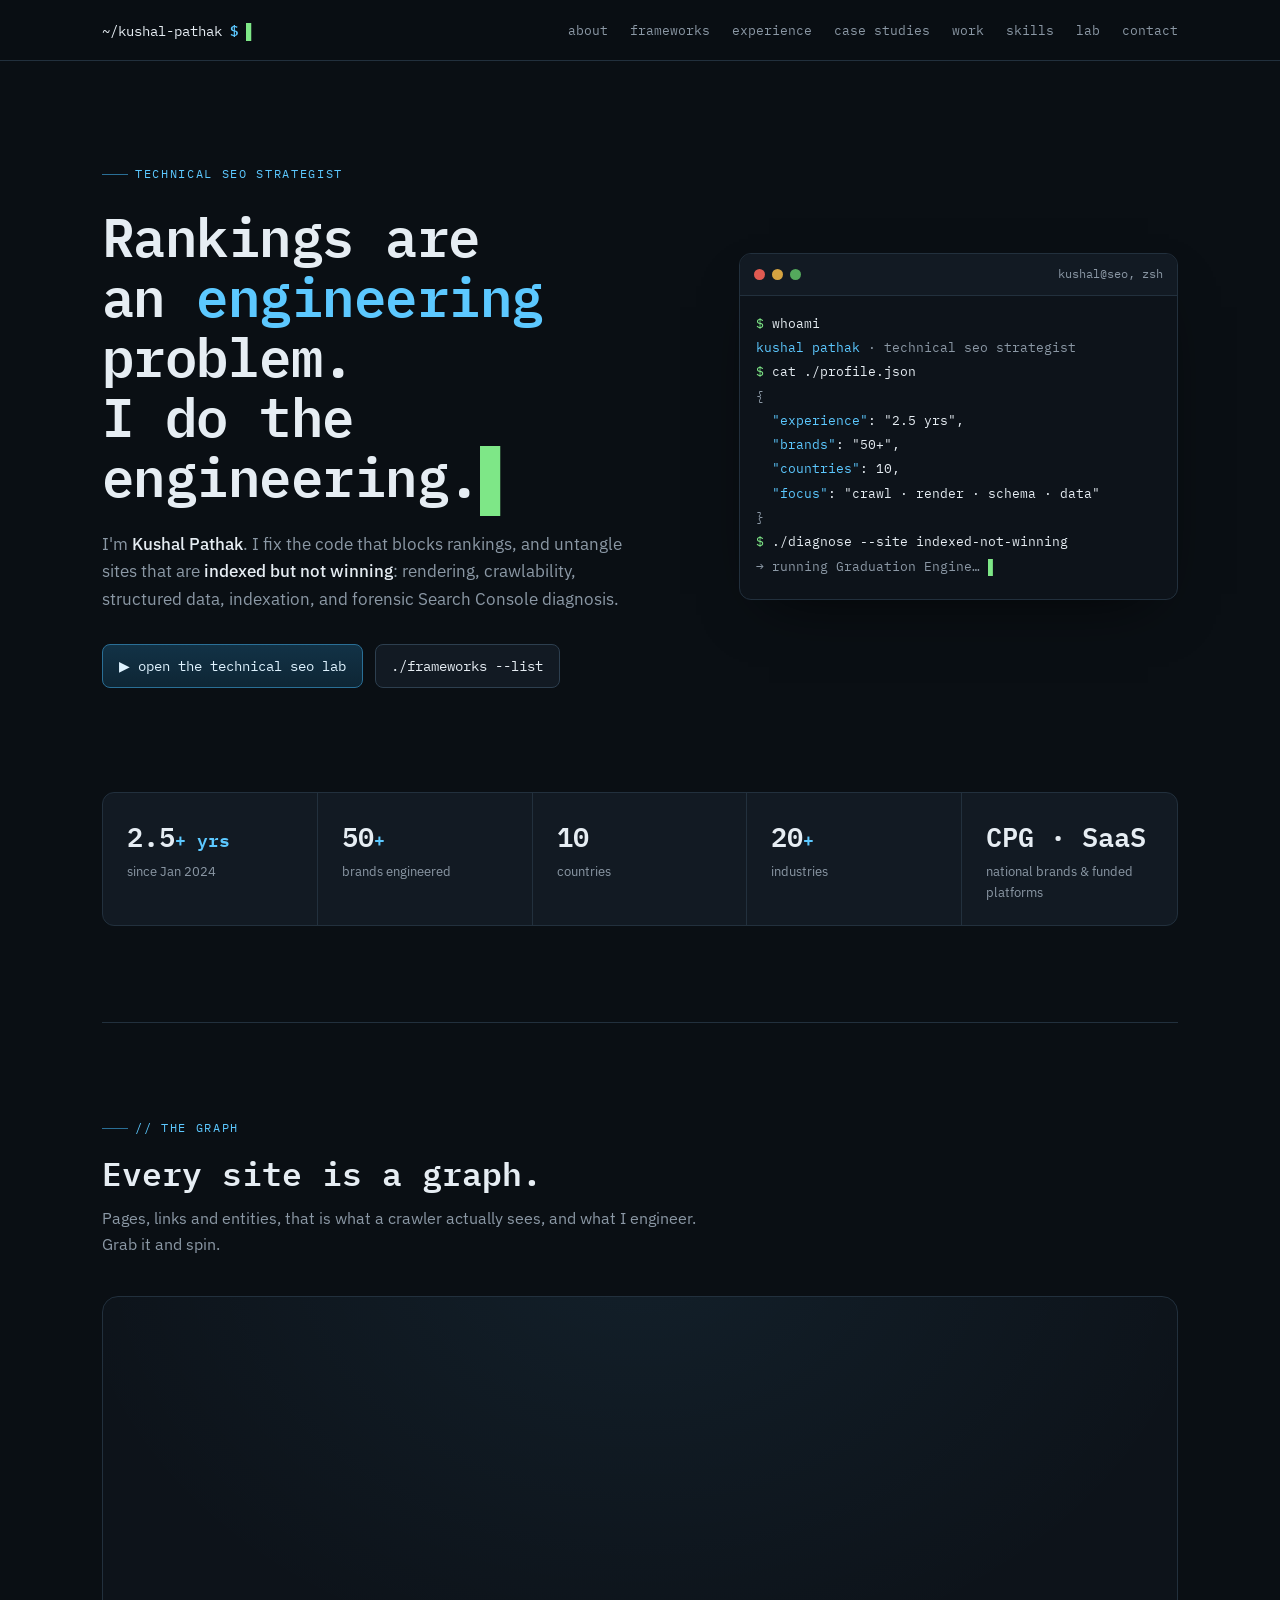
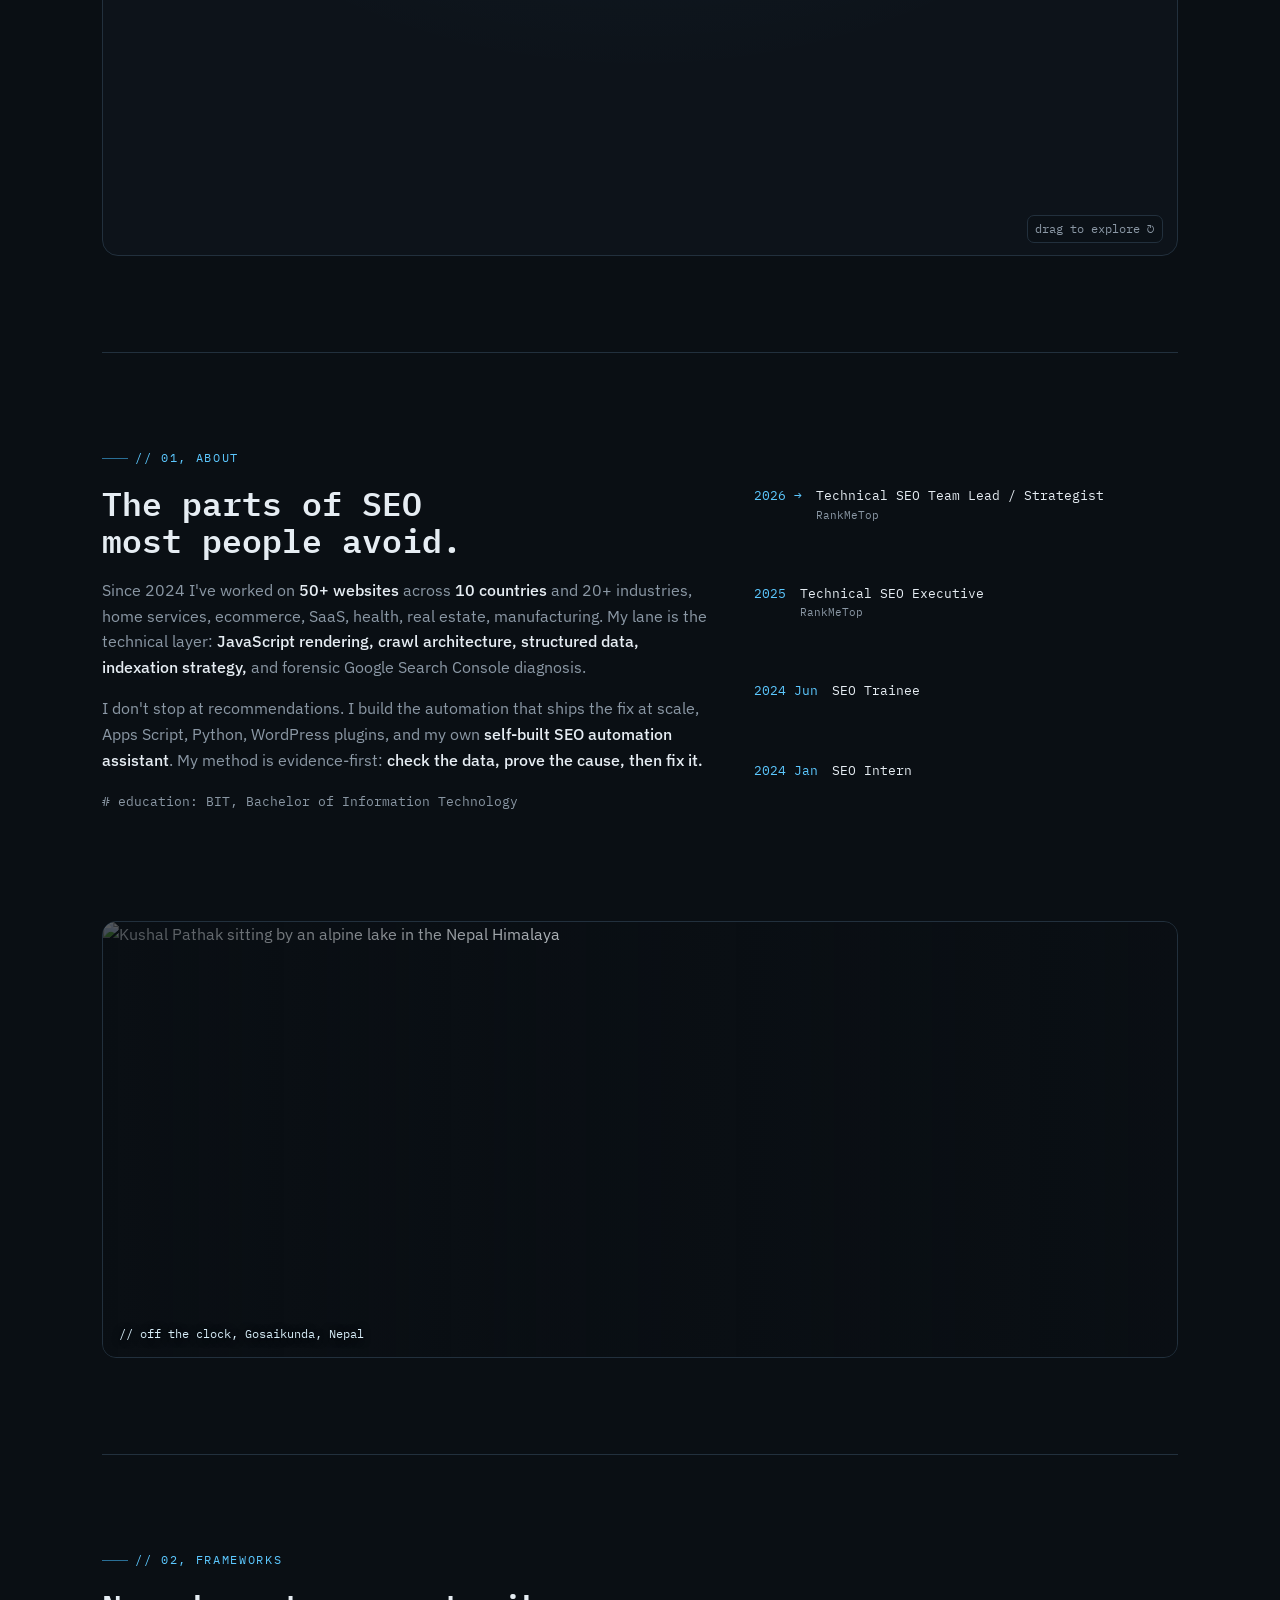
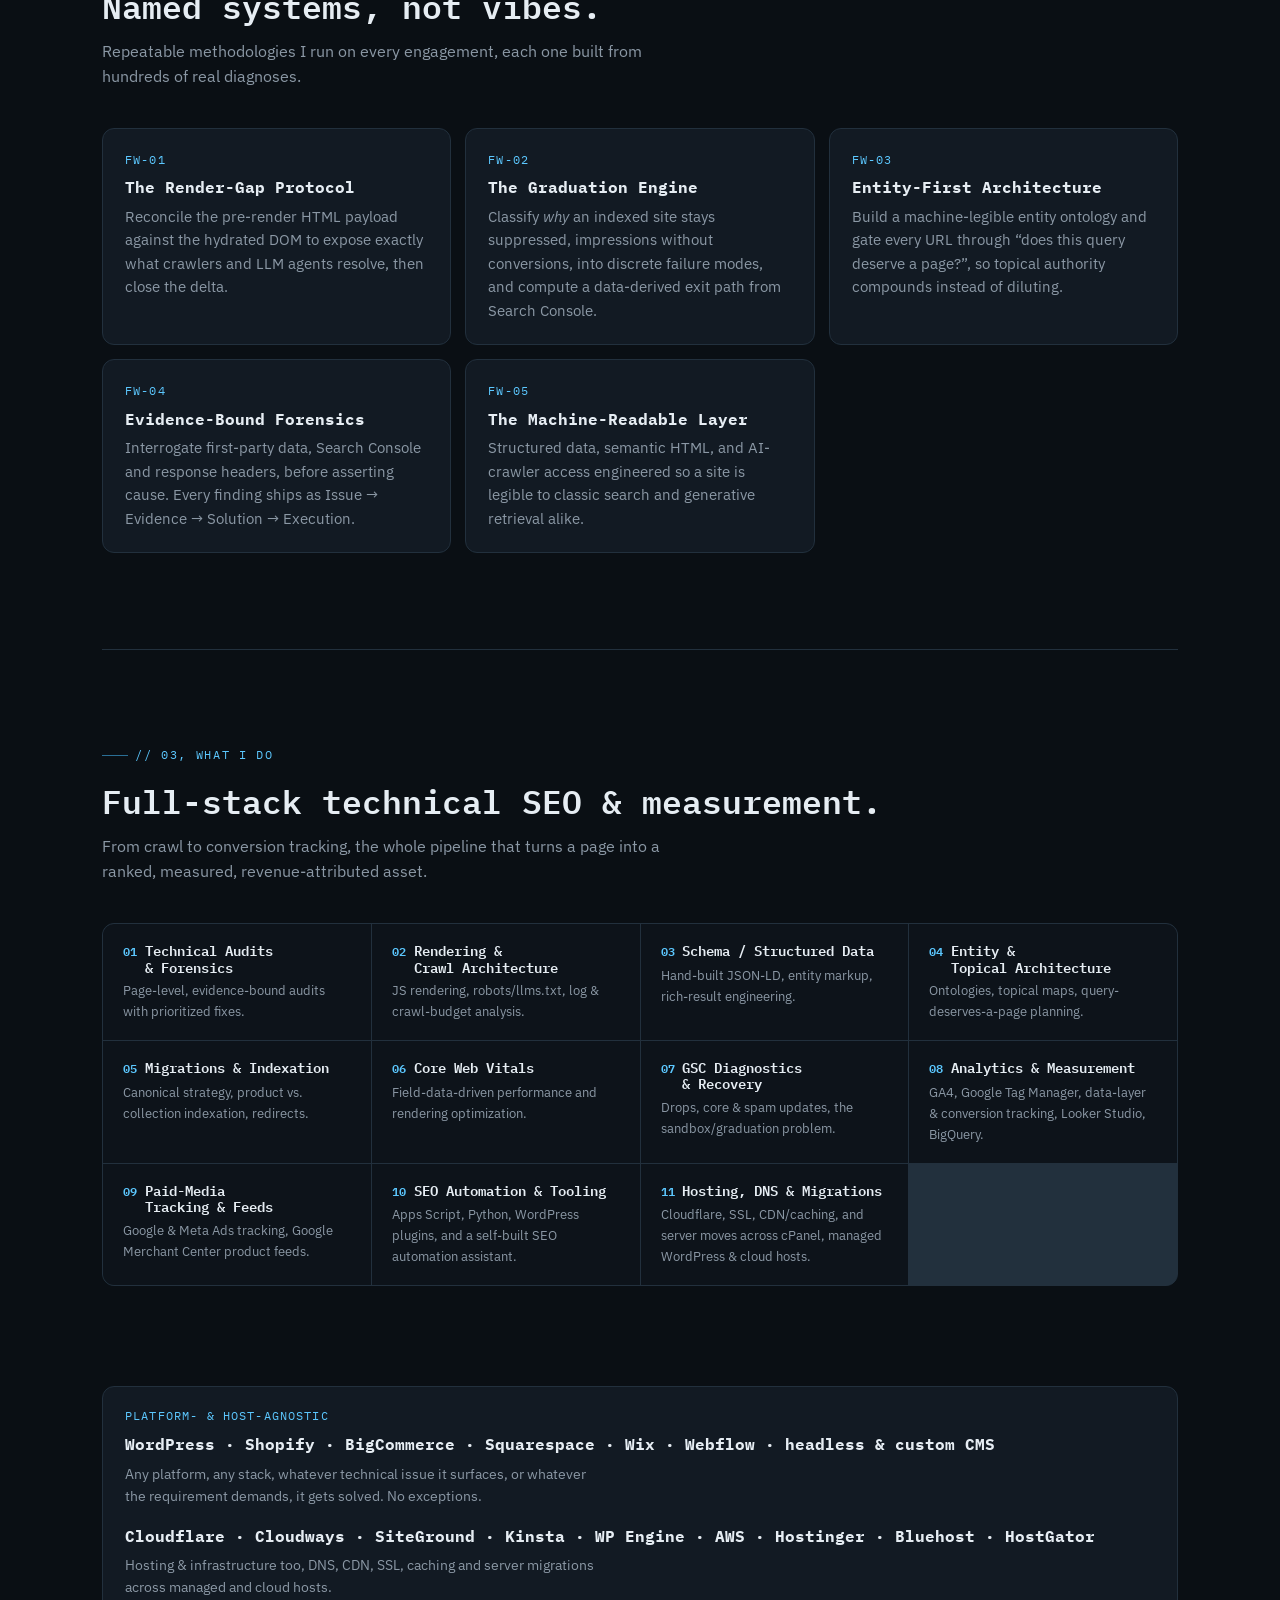
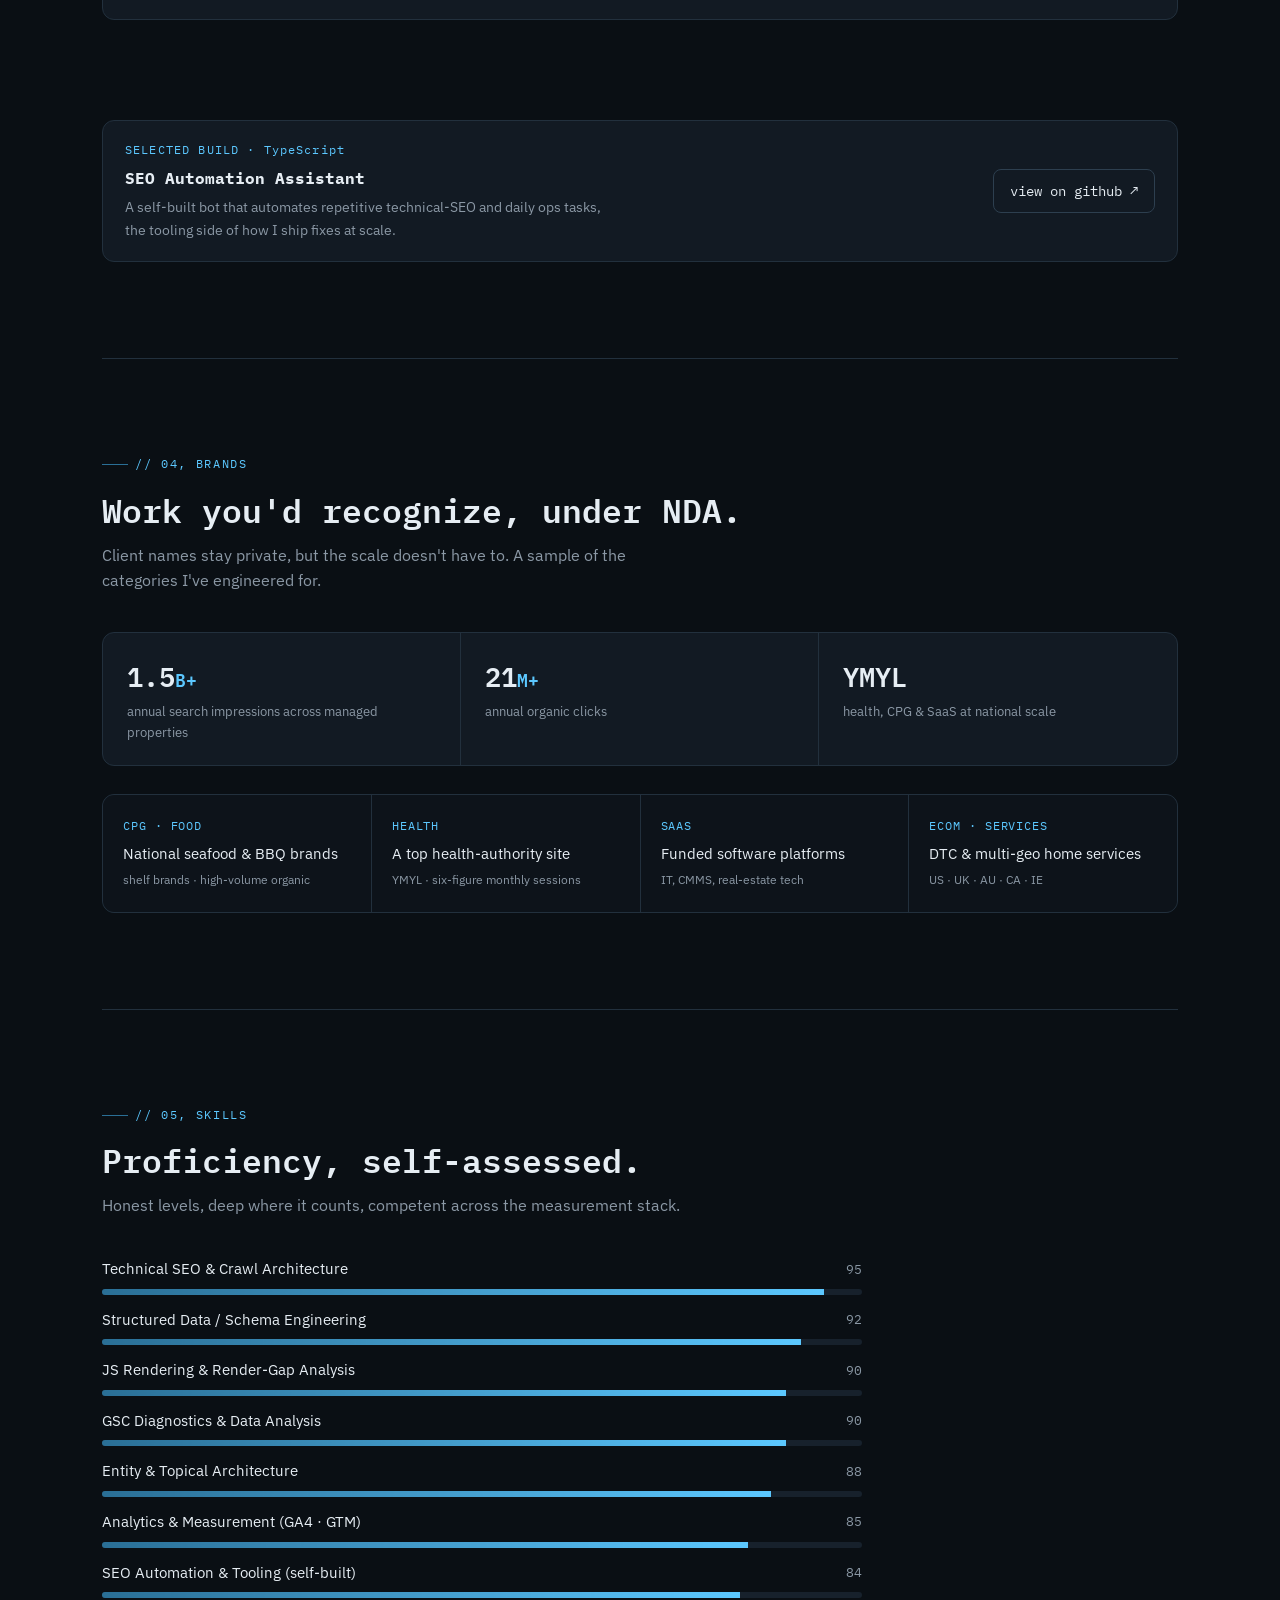
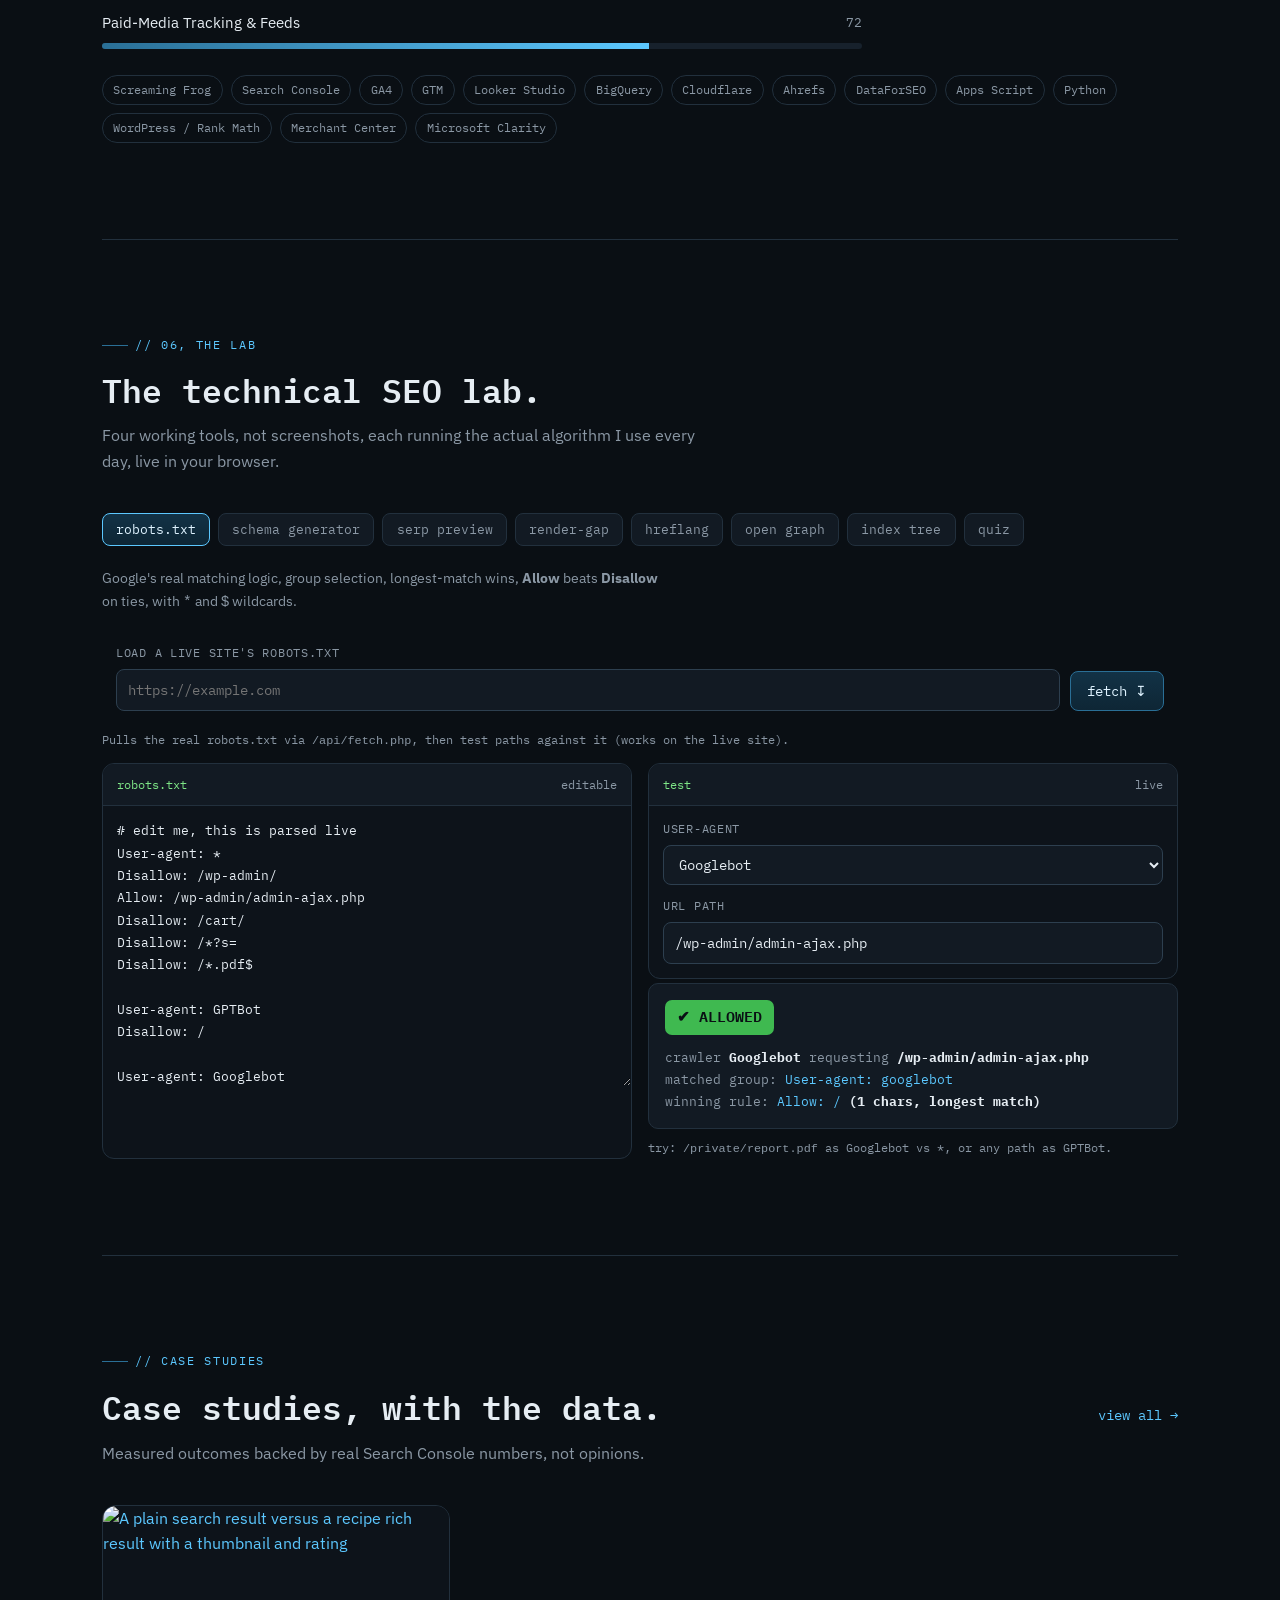
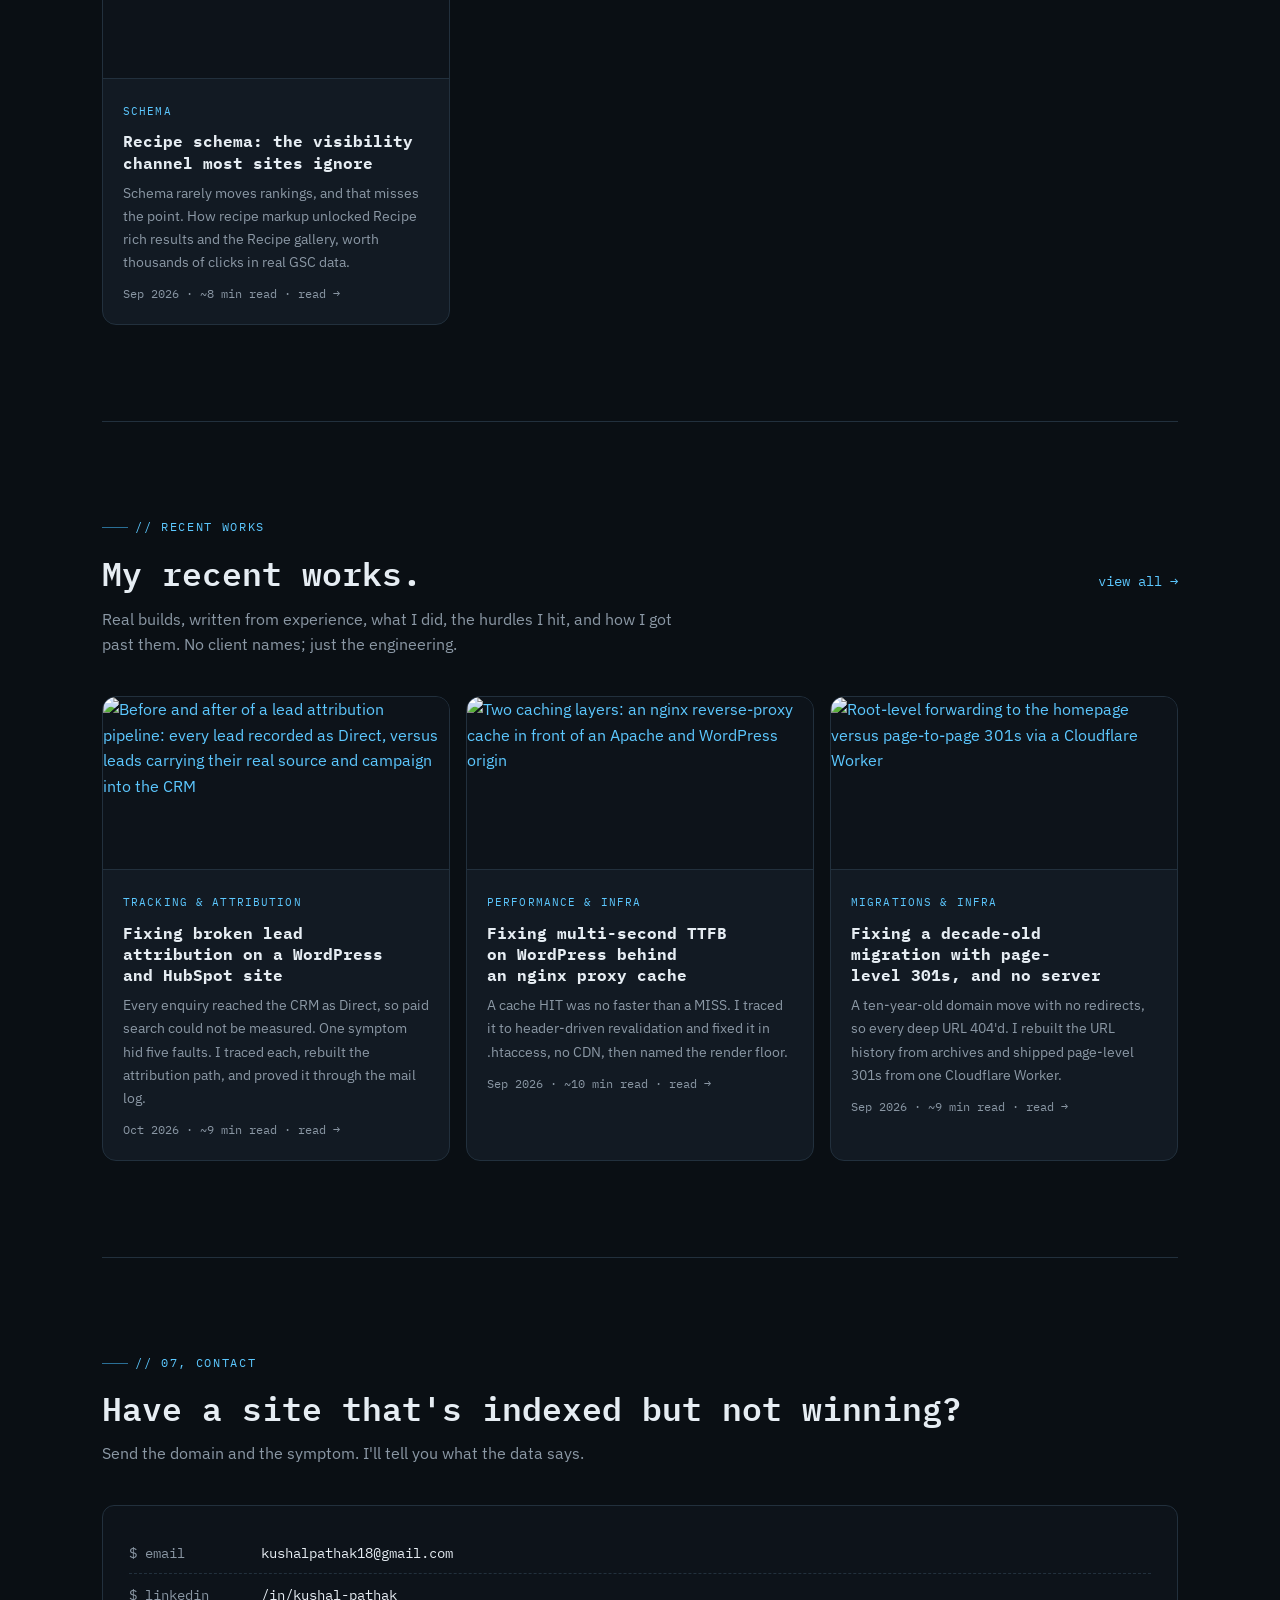
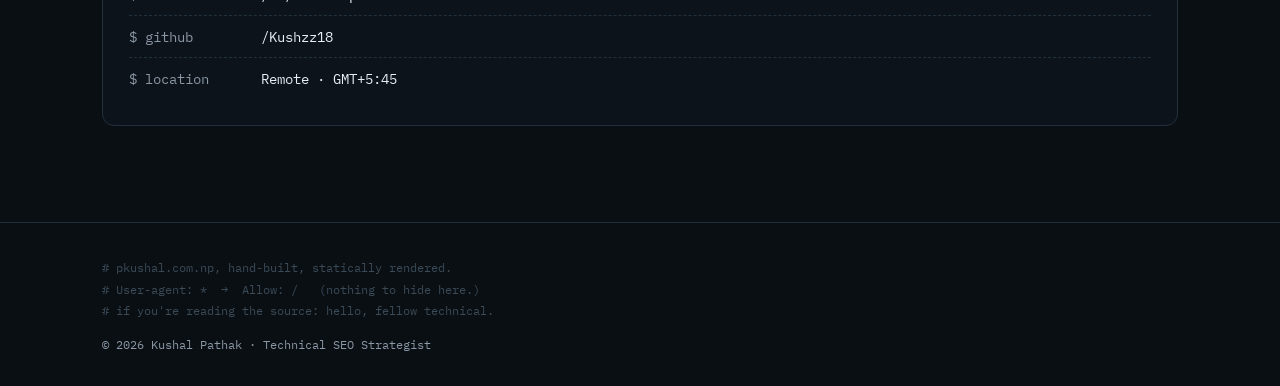
==== commit 9b4e1a53: "Fix broken before-after.svg entity and remove phone number from contact The featured diagram used &m" ====
--- a/site/index.html
+++ b/site/index.html
@@ -762,7 +762,6 @@
     <p class="sub">Send the domain and the symptom. I'll tell you what the data says.</p>
     <div class="box">
       <div class="line"><span class="k">$ email</span><span class="v"><a href="mailto:kushalpathak18@gmail.com">kushalpathak18@gmail.com</a></span></div>
-      <div class="line"><span class="k">$ phone</span><span class="v"><a href="tel:+9779840271850">+977 9840271850</a></span></div>
       <div class="line"><span class="k">$ linkedin</span><span class="v"><a href="https://www.linkedin.com/in/kushal-pathak-485838196/" target="_blank" rel="noopener">/in/kushal-pathak</a></span></div>
       <div class="line"><span class="k">$ github</span><span class="v"><a href="https://github.com/Kushzz18" target="_blank" rel="noopener">/Kushzz18</a></span></div>
       <div class="line"><span class="k">$ location</span><span class="v">Remote · GMT+5:45</span></div>
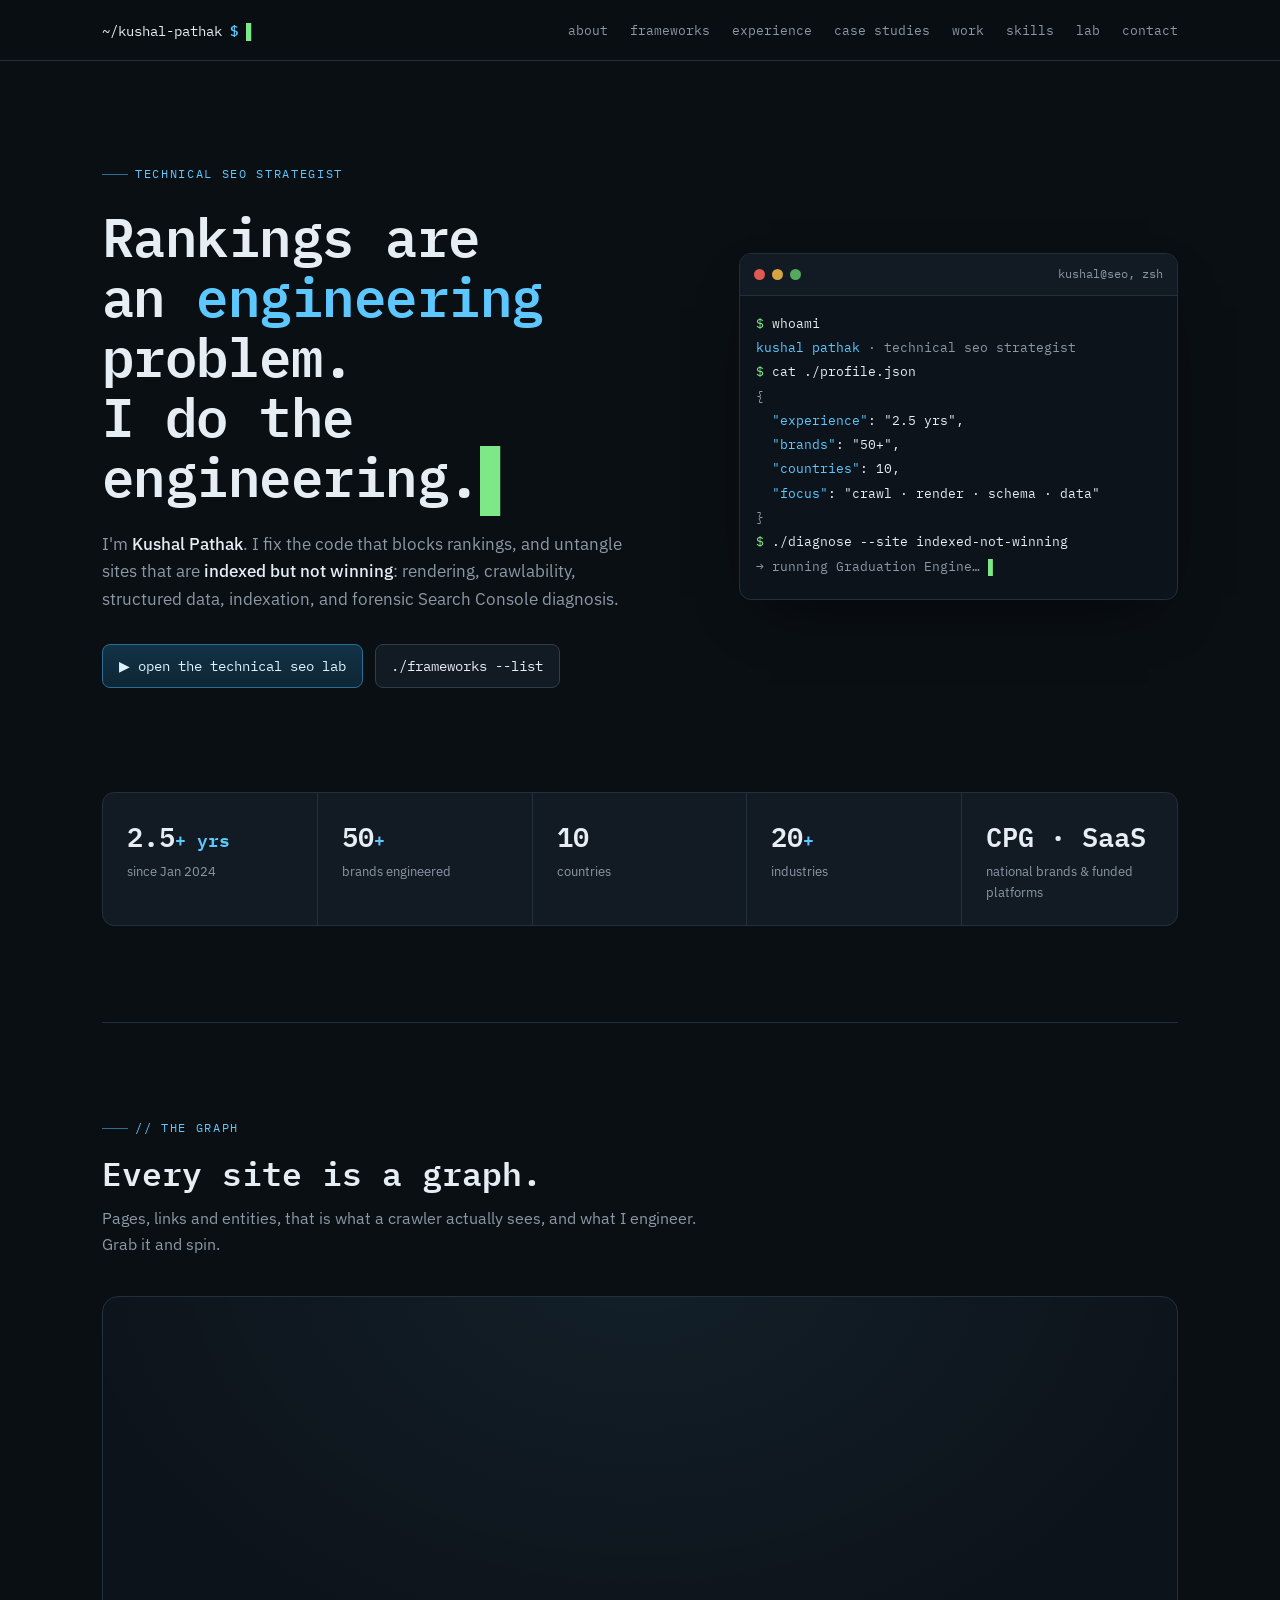
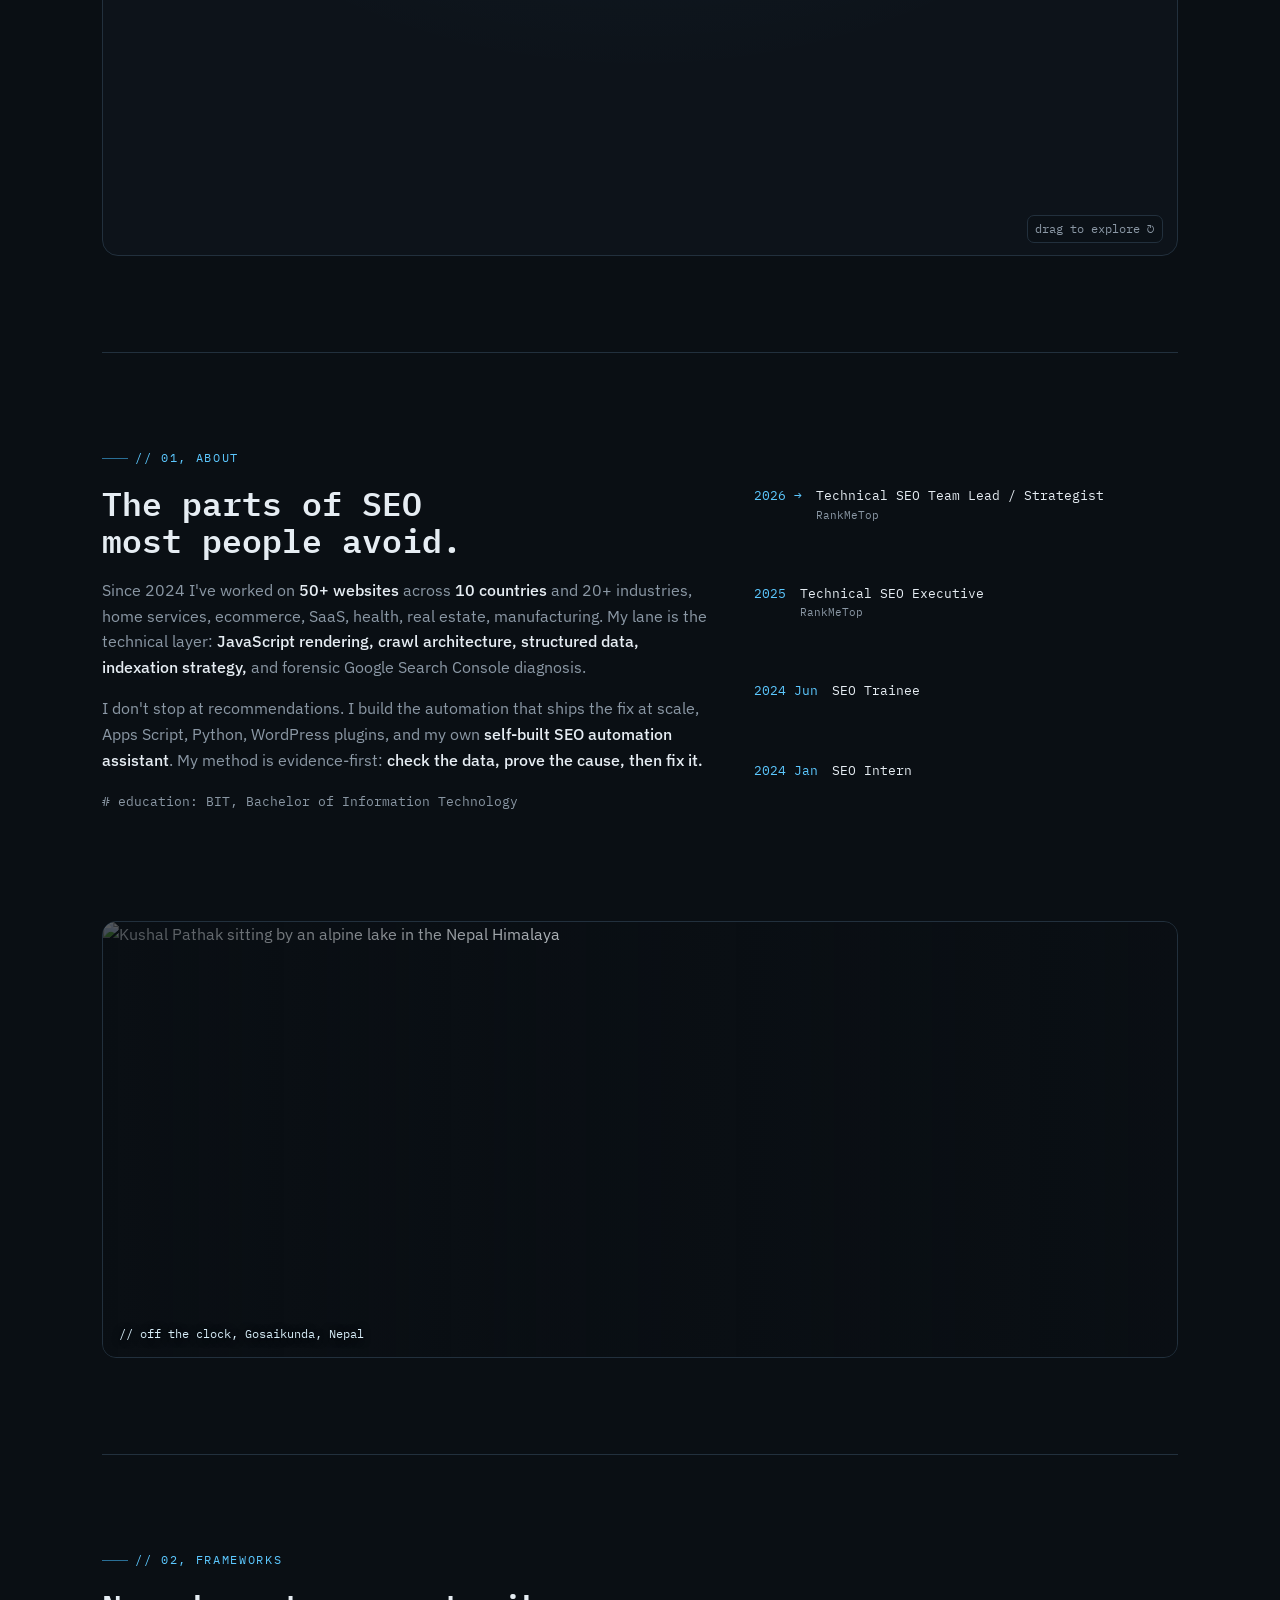
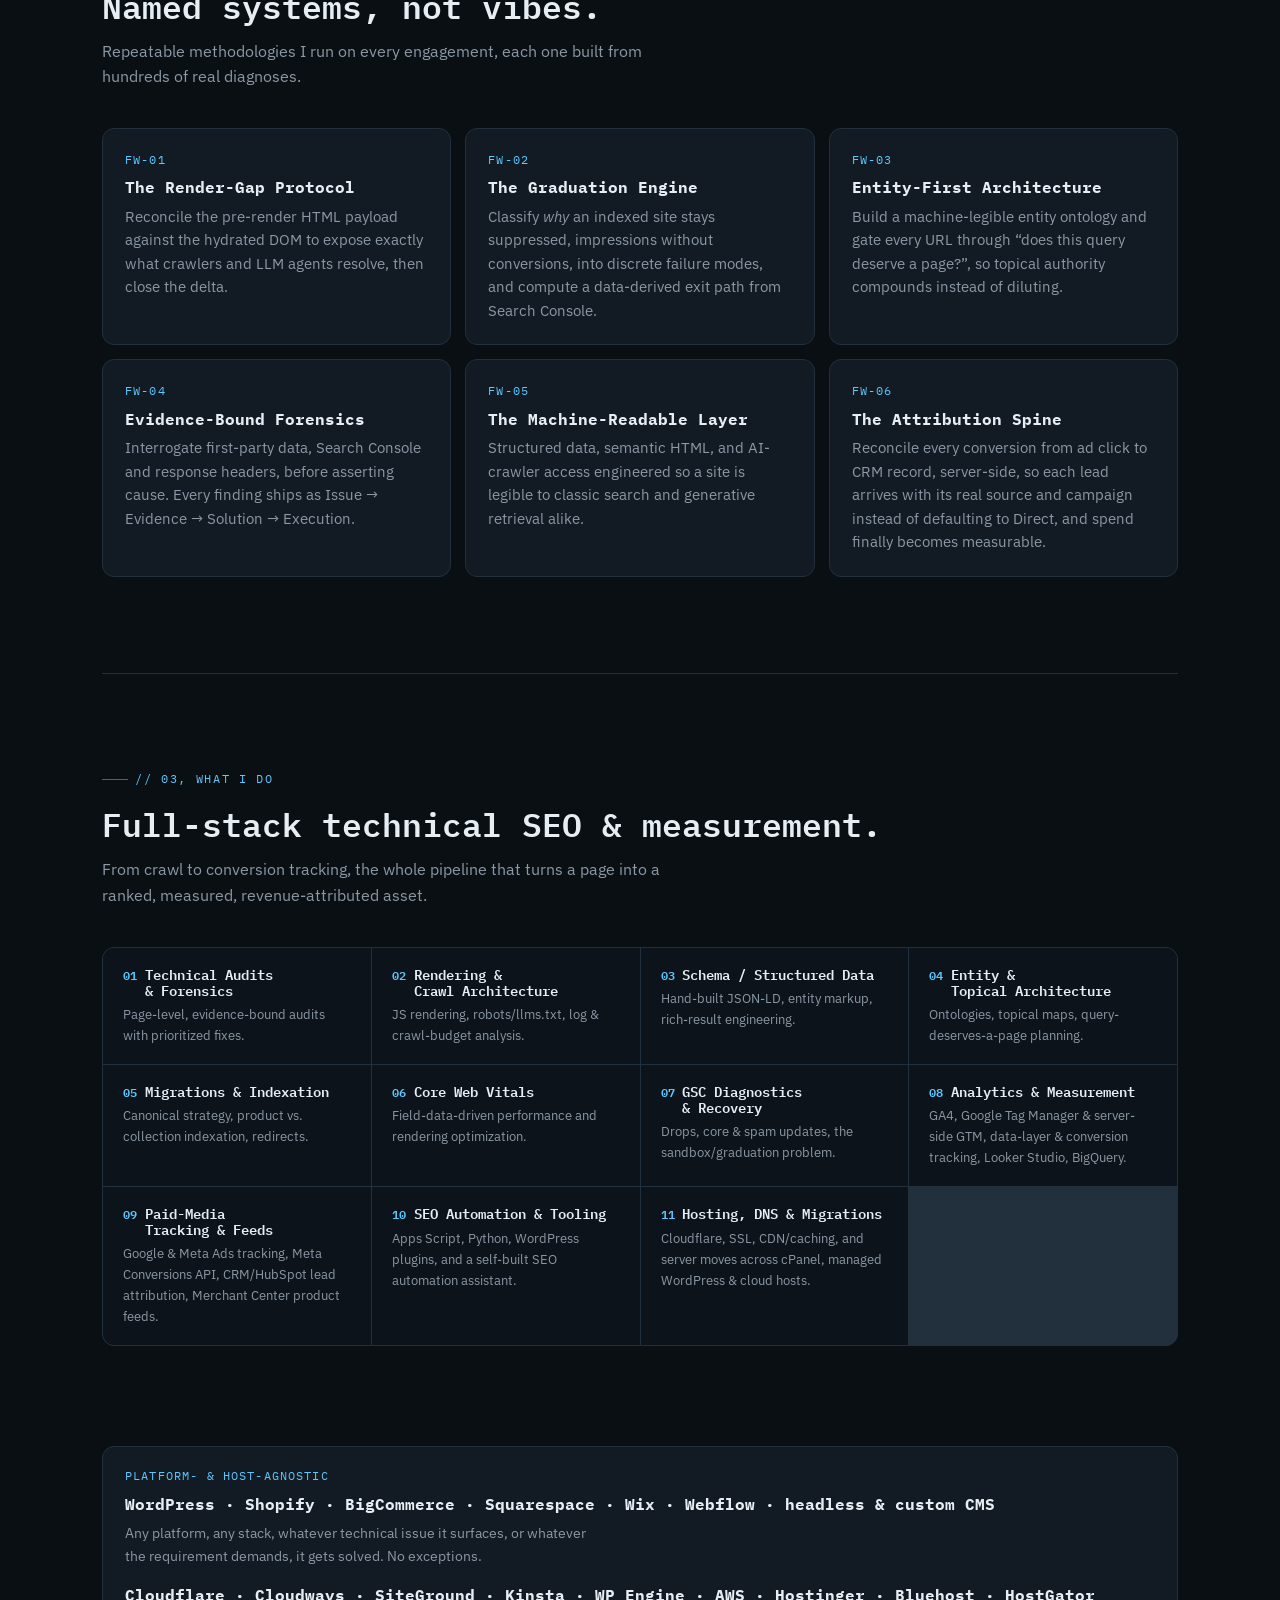
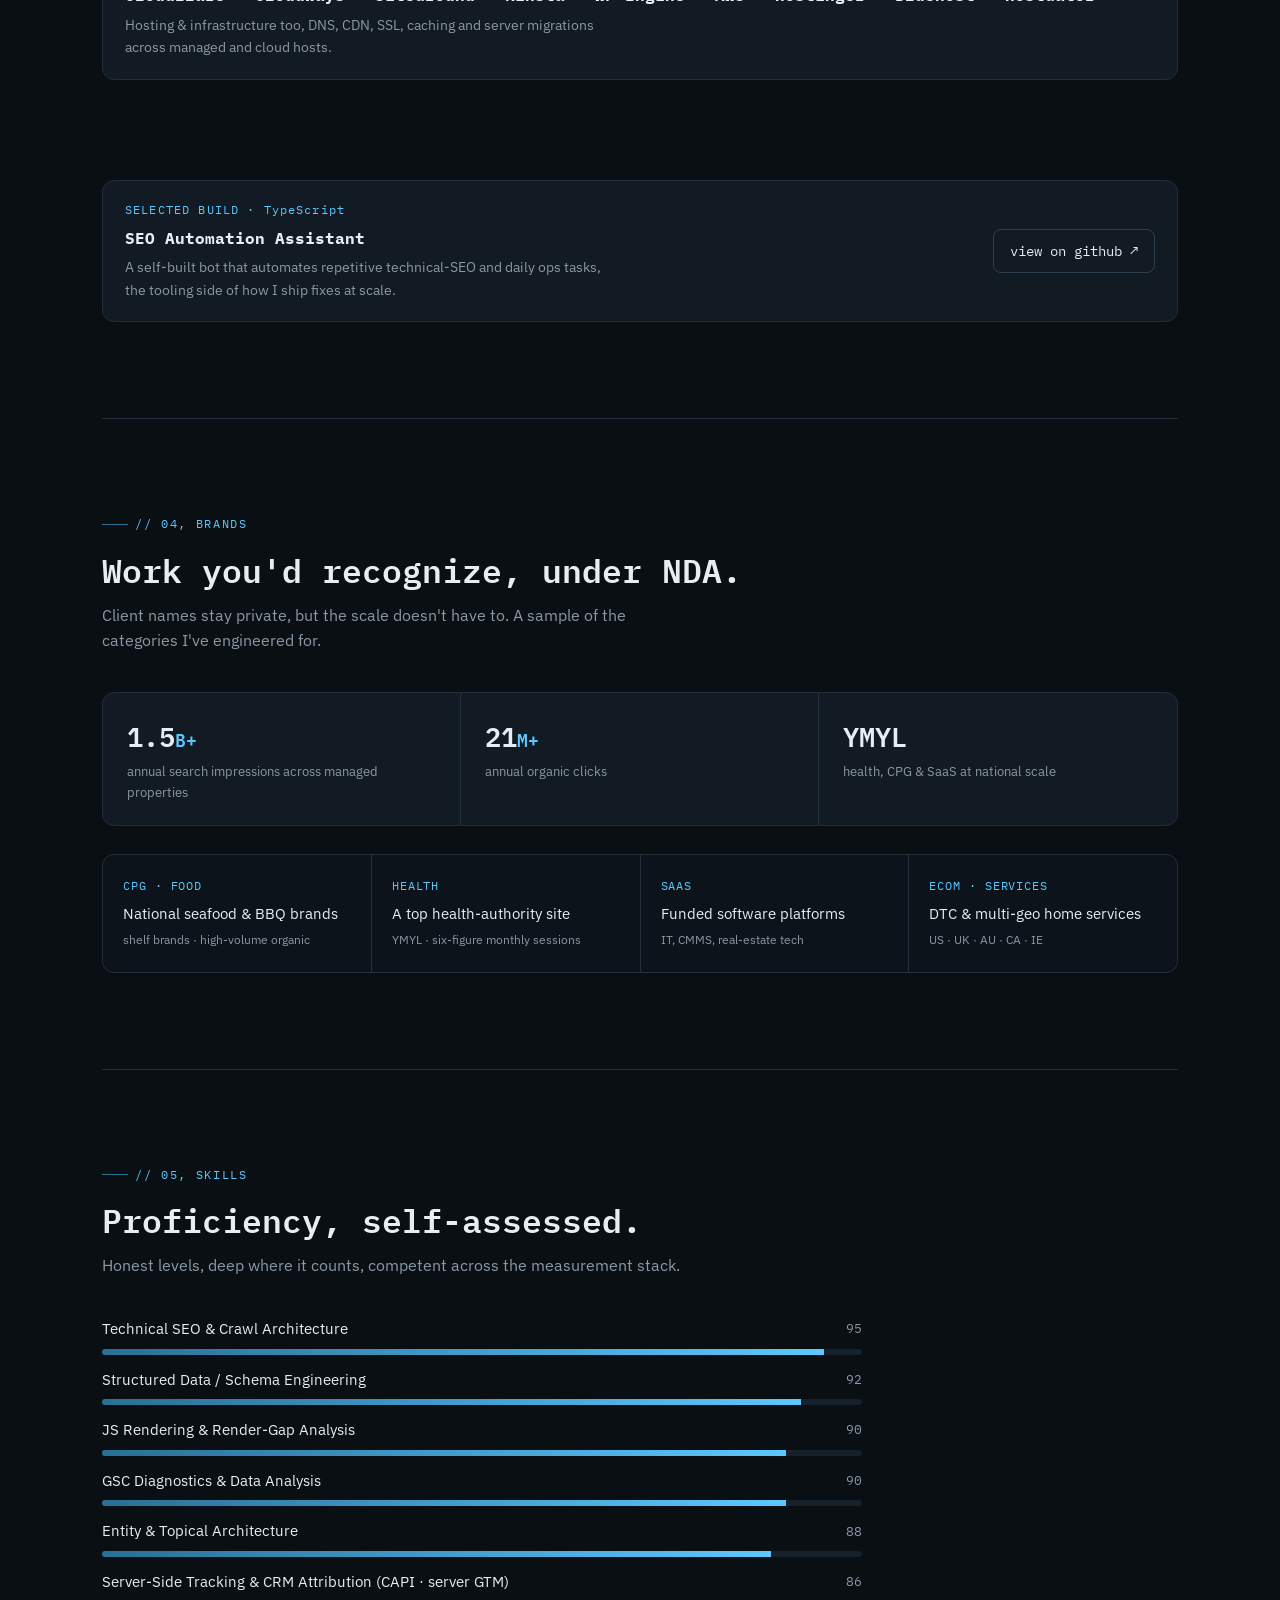
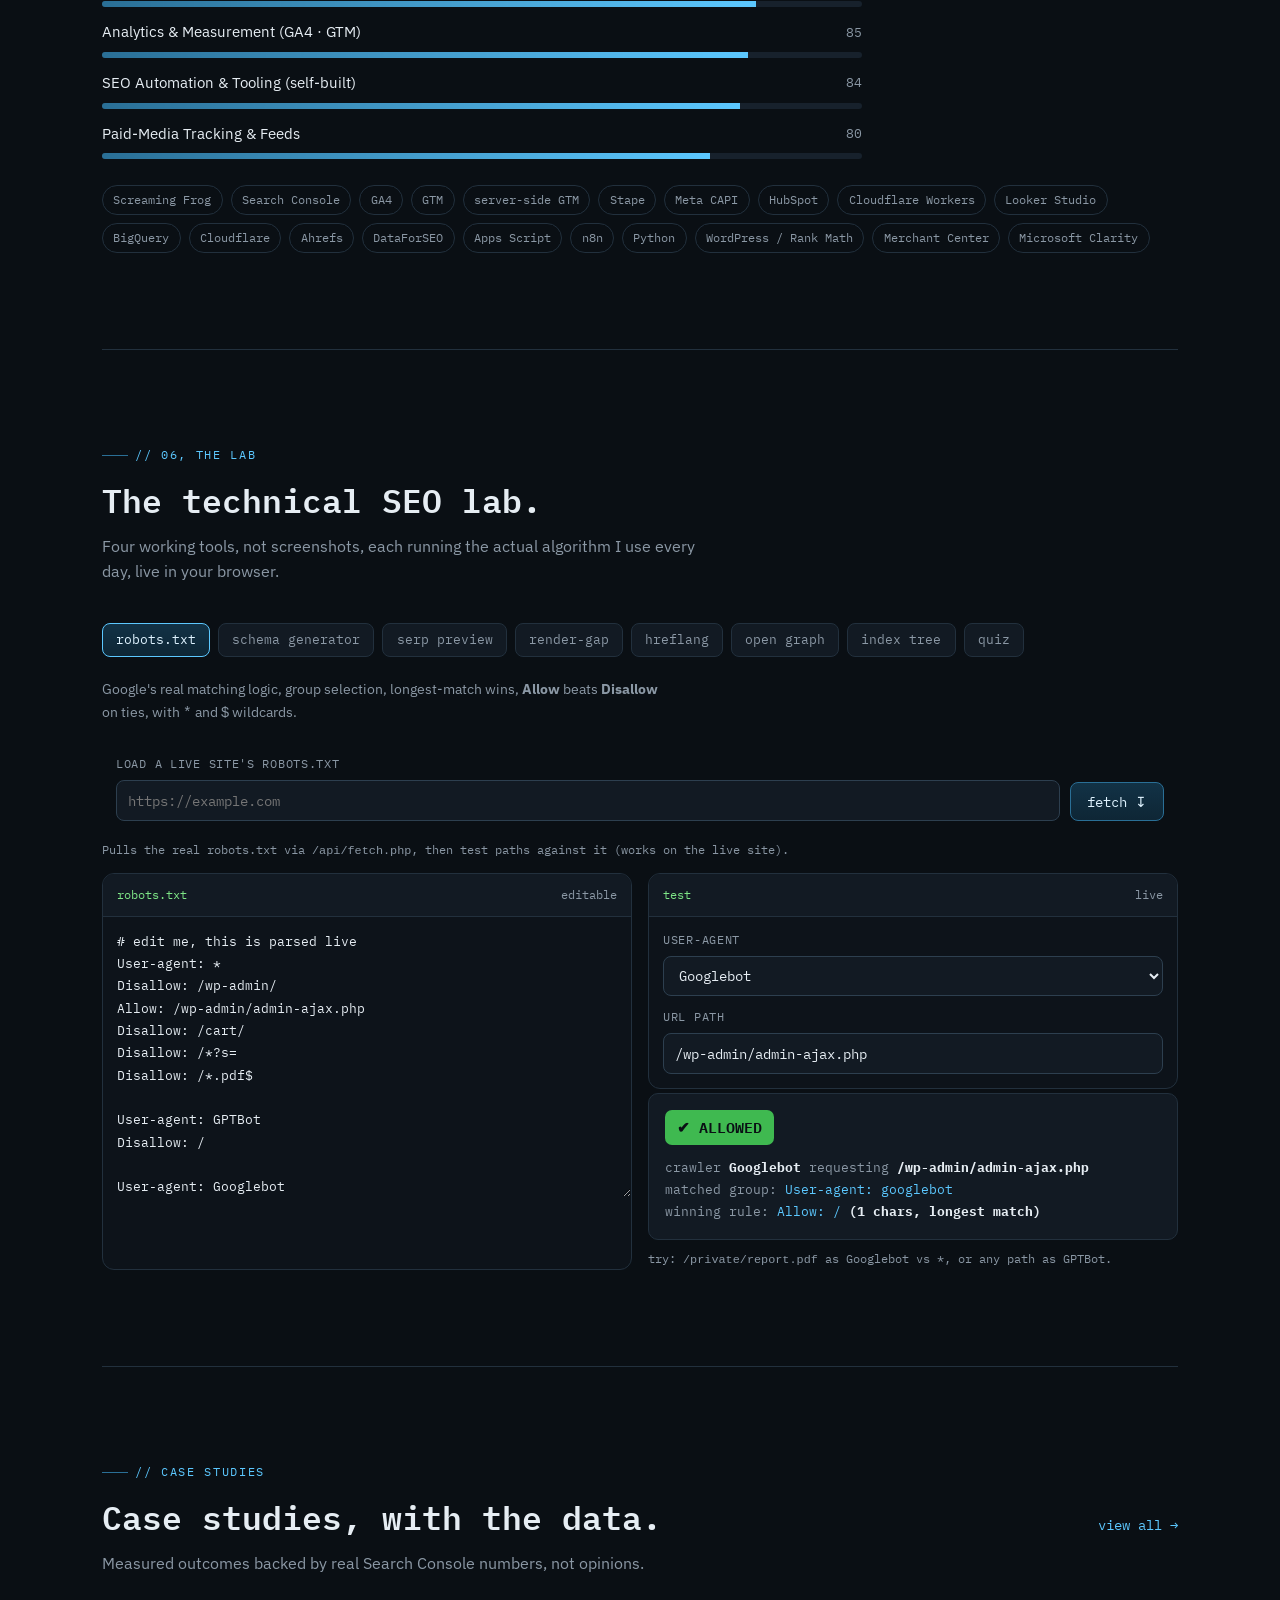
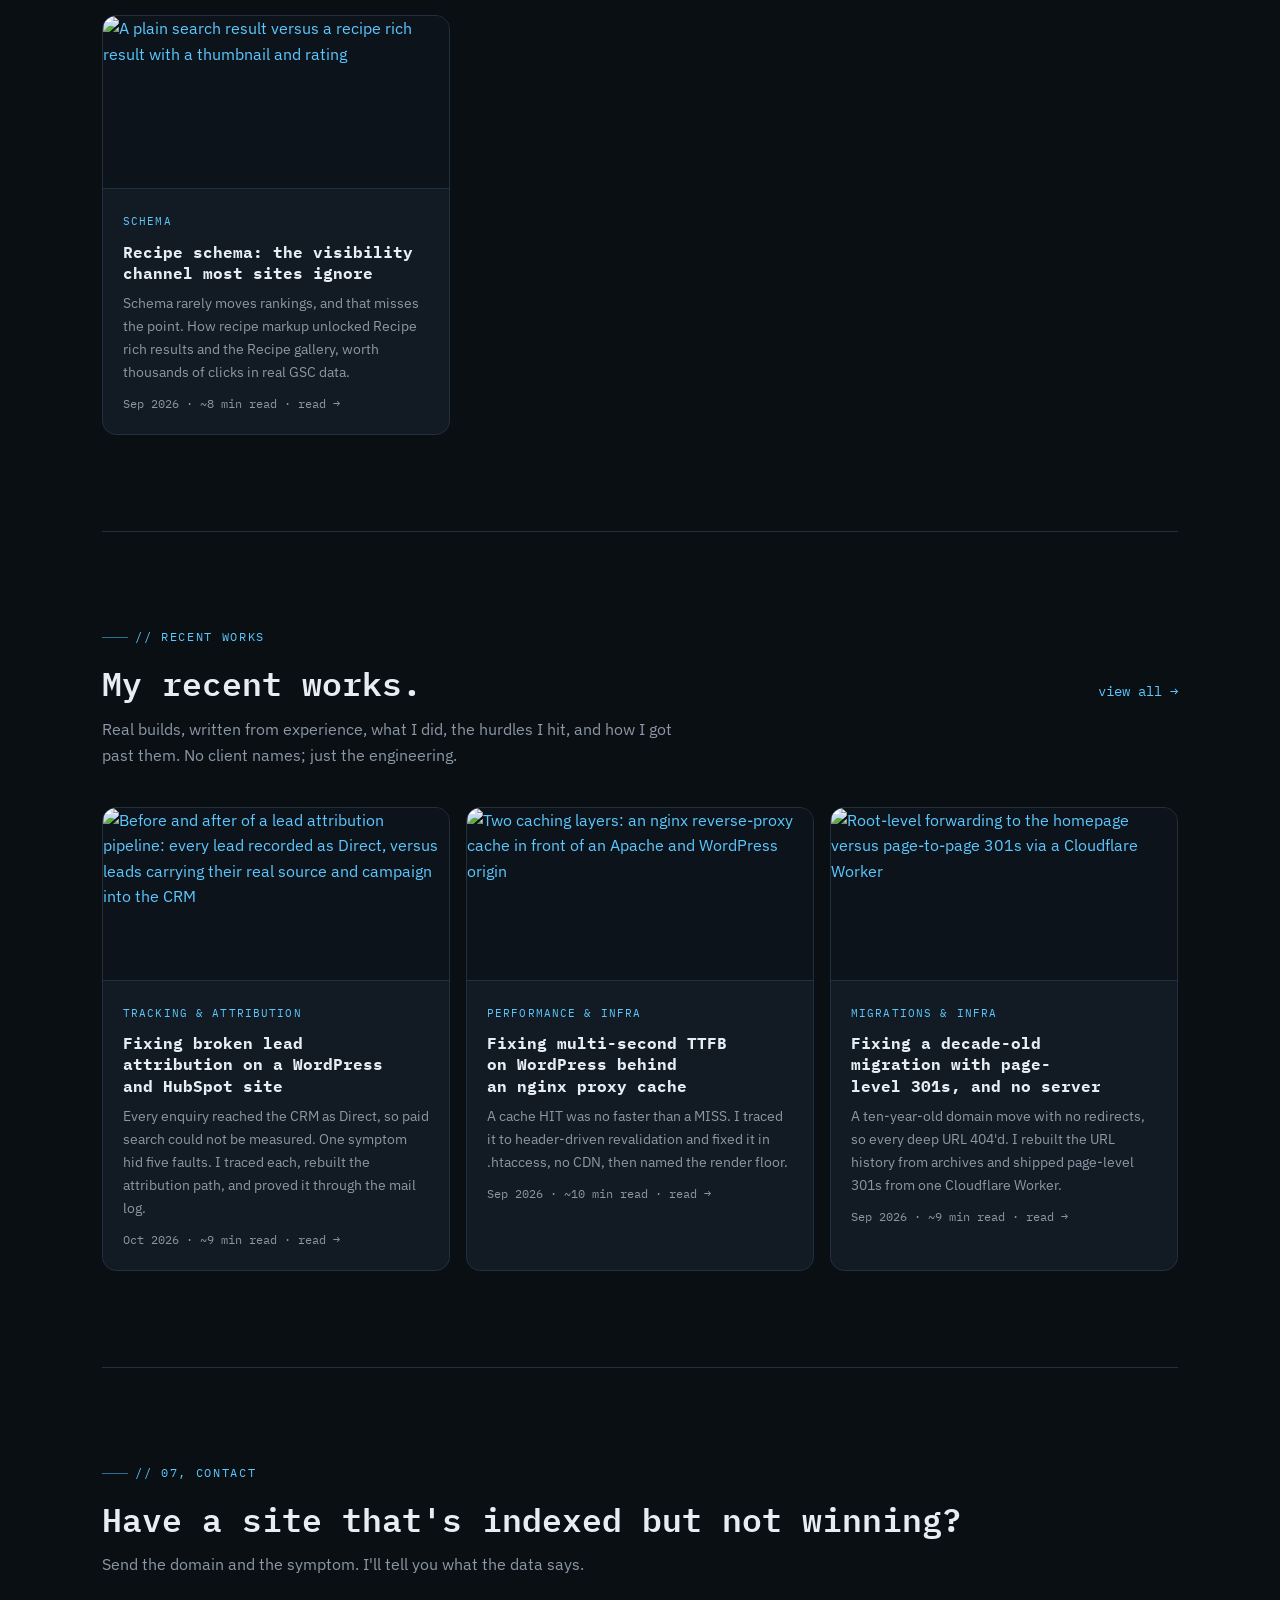
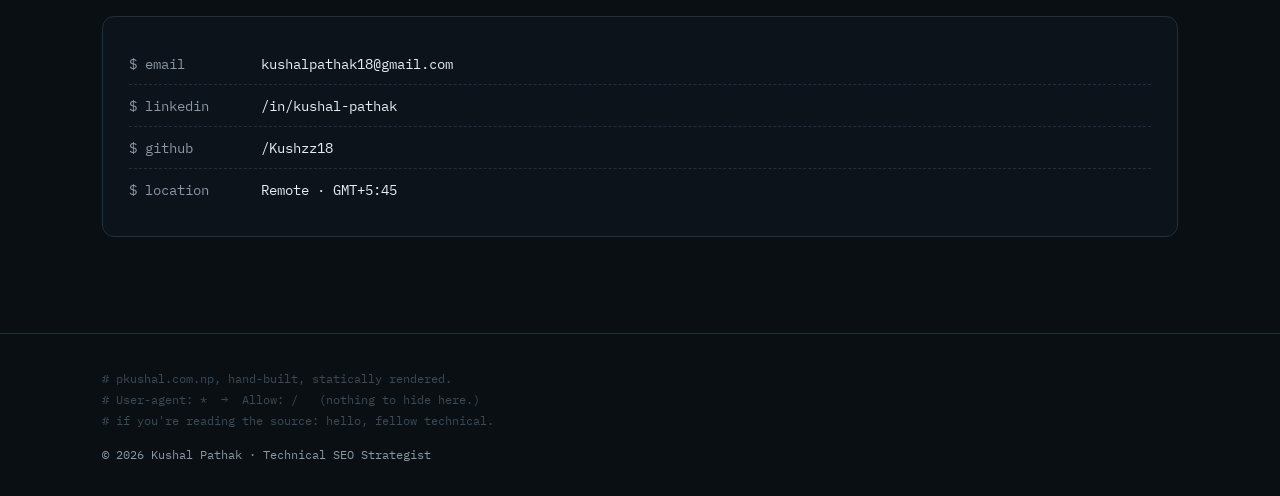
==== commit 48a71ad8: "Surface tracking and attribution work across homepage sections Add FW-06 The Attribution Spine to fr" ====
--- a/site/index.html
+++ b/site/index.html
@@ -414,6 +414,7 @@
       <div class="card"><div class="id">FW-03</div><h3>Entity-First Architecture</h3><p>Build a machine-legible entity ontology and gate every URL through “does this query deserve a page?”, so topical authority compounds instead of diluting.</p></div>
       <div class="card"><div class="id">FW-04</div><h3>Evidence-Bound Forensics</h3><p>Interrogate first-party data, Search Console and response headers, before asserting cause. Every finding ships as Issue → Evidence → Solution → Execution.</p></div>
       <div class="card"><div class="id">FW-05</div><h3>The Machine-Readable Layer</h3><p>Structured data, semantic HTML, and AI-crawler access engineered so a site is legible to classic search and generative retrieval alike.</p></div>
+      <div class="card"><div class="id">FW-06</div><h3>The Attribution Spine</h3><p>Reconcile every conversion from ad click to CRM record, server-side, so each lead arrives with its real source and campaign instead of defaulting to Direct, and spend finally becomes measurable.</p></div>
     </div>
   </section>
 
@@ -430,8 +431,8 @@
       <div class="it"><h3><i>05</i> Migrations &amp; Indexation</h3><p>Canonical strategy, product vs. collection indexation, redirects.</p></div>
       <div class="it"><h3><i>06</i> Core Web Vitals</h3><p>Field-data-driven performance and rendering optimization.</p></div>
       <div class="it"><h3><i>07</i> GSC Diagnostics &amp; Recovery</h3><p>Drops, core &amp; spam updates, the sandbox/graduation problem.</p></div>
-      <div class="it"><h3><i>08</i> Analytics &amp; Measurement</h3><p>GA4, Google Tag Manager, data-layer &amp; conversion tracking, Looker Studio, BigQuery.</p></div>
-      <div class="it"><h3><i>09</i> Paid-Media Tracking &amp; Feeds</h3><p>Google &amp; Meta Ads tracking, Google Merchant Center product feeds.</p></div>
+      <div class="it"><h3><i>08</i> Analytics &amp; Measurement</h3><p>GA4, Google Tag Manager &amp; server-side GTM, data-layer &amp; conversion tracking, Looker Studio, BigQuery.</p></div>
+      <div class="it"><h3><i>09</i> Paid-Media Tracking &amp; Feeds</h3><p>Google &amp; Meta Ads tracking, Meta Conversions API, CRM/HubSpot lead attribution, Merchant Center product feeds.</p></div>
       <div class="it"><h3><i>10</i> SEO Automation &amp; Tooling</h3><p>Apps Script, Python, WordPress plugins, and a self-built SEO automation assistant.</p></div>
       <div class="it"><h3><i>11</i> Hosting, DNS &amp; Migrations</h3><p>Cloudflare, SSL, CDN/caching, and server moves across cPanel, managed WordPress &amp; cloud hosts.</p></div>
     </div>
@@ -491,14 +492,16 @@
       <div class="row" data-p="90"><span class="nm">JS Rendering &amp; Render-Gap Analysis</span><span class="pct">90</span><div class="track"><div class="fill"></div></div></div>
       <div class="row" data-p="90"><span class="nm">GSC Diagnostics &amp; Data Analysis</span><span class="pct">90</span><div class="track"><div class="fill"></div></div></div>
       <div class="row" data-p="88"><span class="nm">Entity &amp; Topical Architecture</span><span class="pct">88</span><div class="track"><div class="fill"></div></div></div>
+      <div class="row" data-p="86"><span class="nm">Server-Side Tracking &amp; CRM Attribution (CAPI · server GTM)</span><span class="pct">86</span><div class="track"><div class="fill"></div></div></div>
       <div class="row" data-p="85"><span class="nm">Analytics &amp; Measurement (GA4 · GTM)</span><span class="pct">85</span><div class="track"><div class="fill"></div></div></div>
       <div class="row" data-p="84"><span class="nm">SEO Automation &amp; Tooling (self-built)</span><span class="pct">84</span><div class="track"><div class="fill"></div></div></div>
-      <div class="row" data-p="72"><span class="nm">Paid-Media Tracking &amp; Feeds</span><span class="pct">72</span><div class="track"><div class="fill"></div></div></div>
+      <div class="row" data-p="80"><span class="nm">Paid-Media Tracking &amp; Feeds</span><span class="pct">80</span><div class="track"><div class="fill"></div></div></div>
     </div>
     <div class="tags">
       <span class="tag">Screaming Frog</span><span class="tag">Search Console</span><span class="tag">GA4</span><span class="tag">GTM</span>
+      <span class="tag">server-side GTM</span><span class="tag">Stape</span><span class="tag">Meta CAPI</span><span class="tag">HubSpot</span><span class="tag">Cloudflare Workers</span>
       <span class="tag">Looker Studio</span><span class="tag">BigQuery</span><span class="tag">Cloudflare</span><span class="tag">Ahrefs</span><span class="tag">DataForSEO</span><span class="tag">Apps Script</span>
-      <span class="tag">Python</span><span class="tag">WordPress / Rank Math</span><span class="tag">Merchant Center</span><span class="tag">Microsoft Clarity</span>
+      <span class="tag">n8n</span><span class="tag">Python</span><span class="tag">WordPress / Rank Math</span><span class="tag">Merchant Center</span><span class="tag">Microsoft Clarity</span>
     </div>
   </section>
 
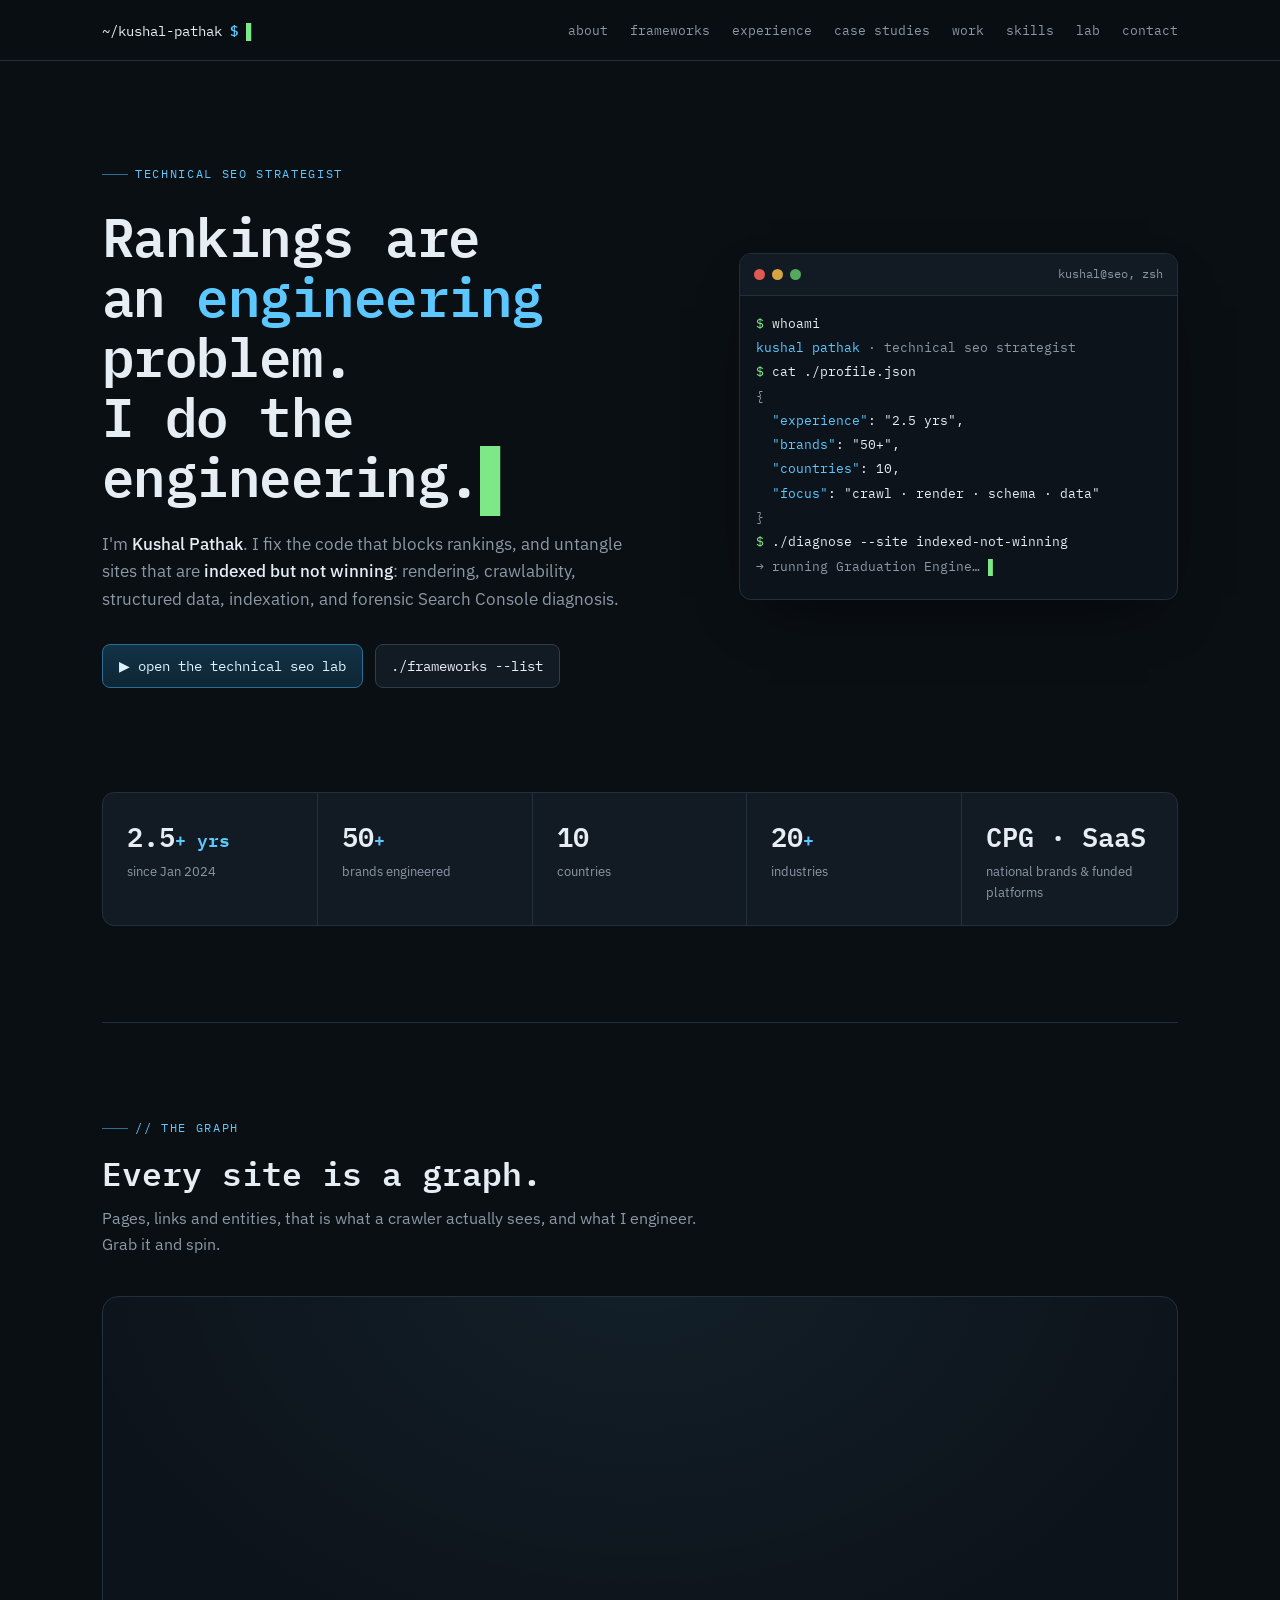
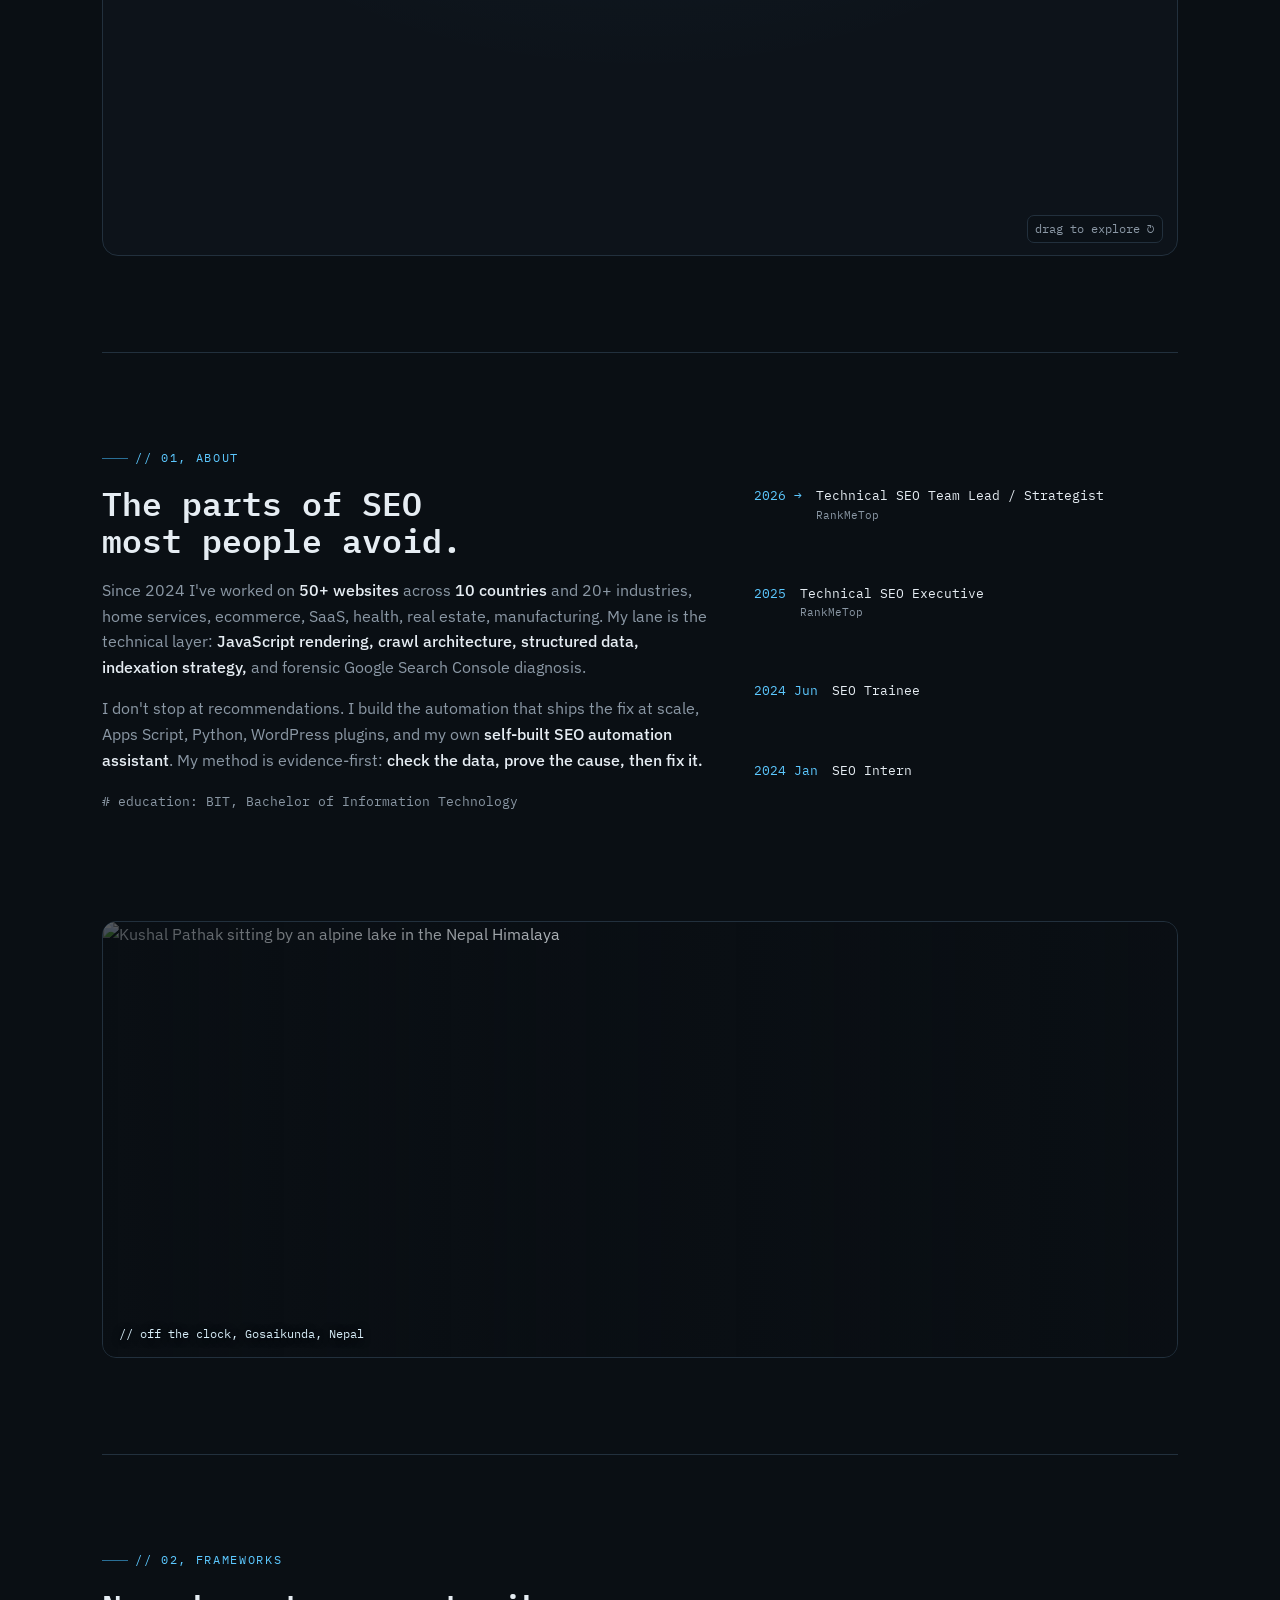
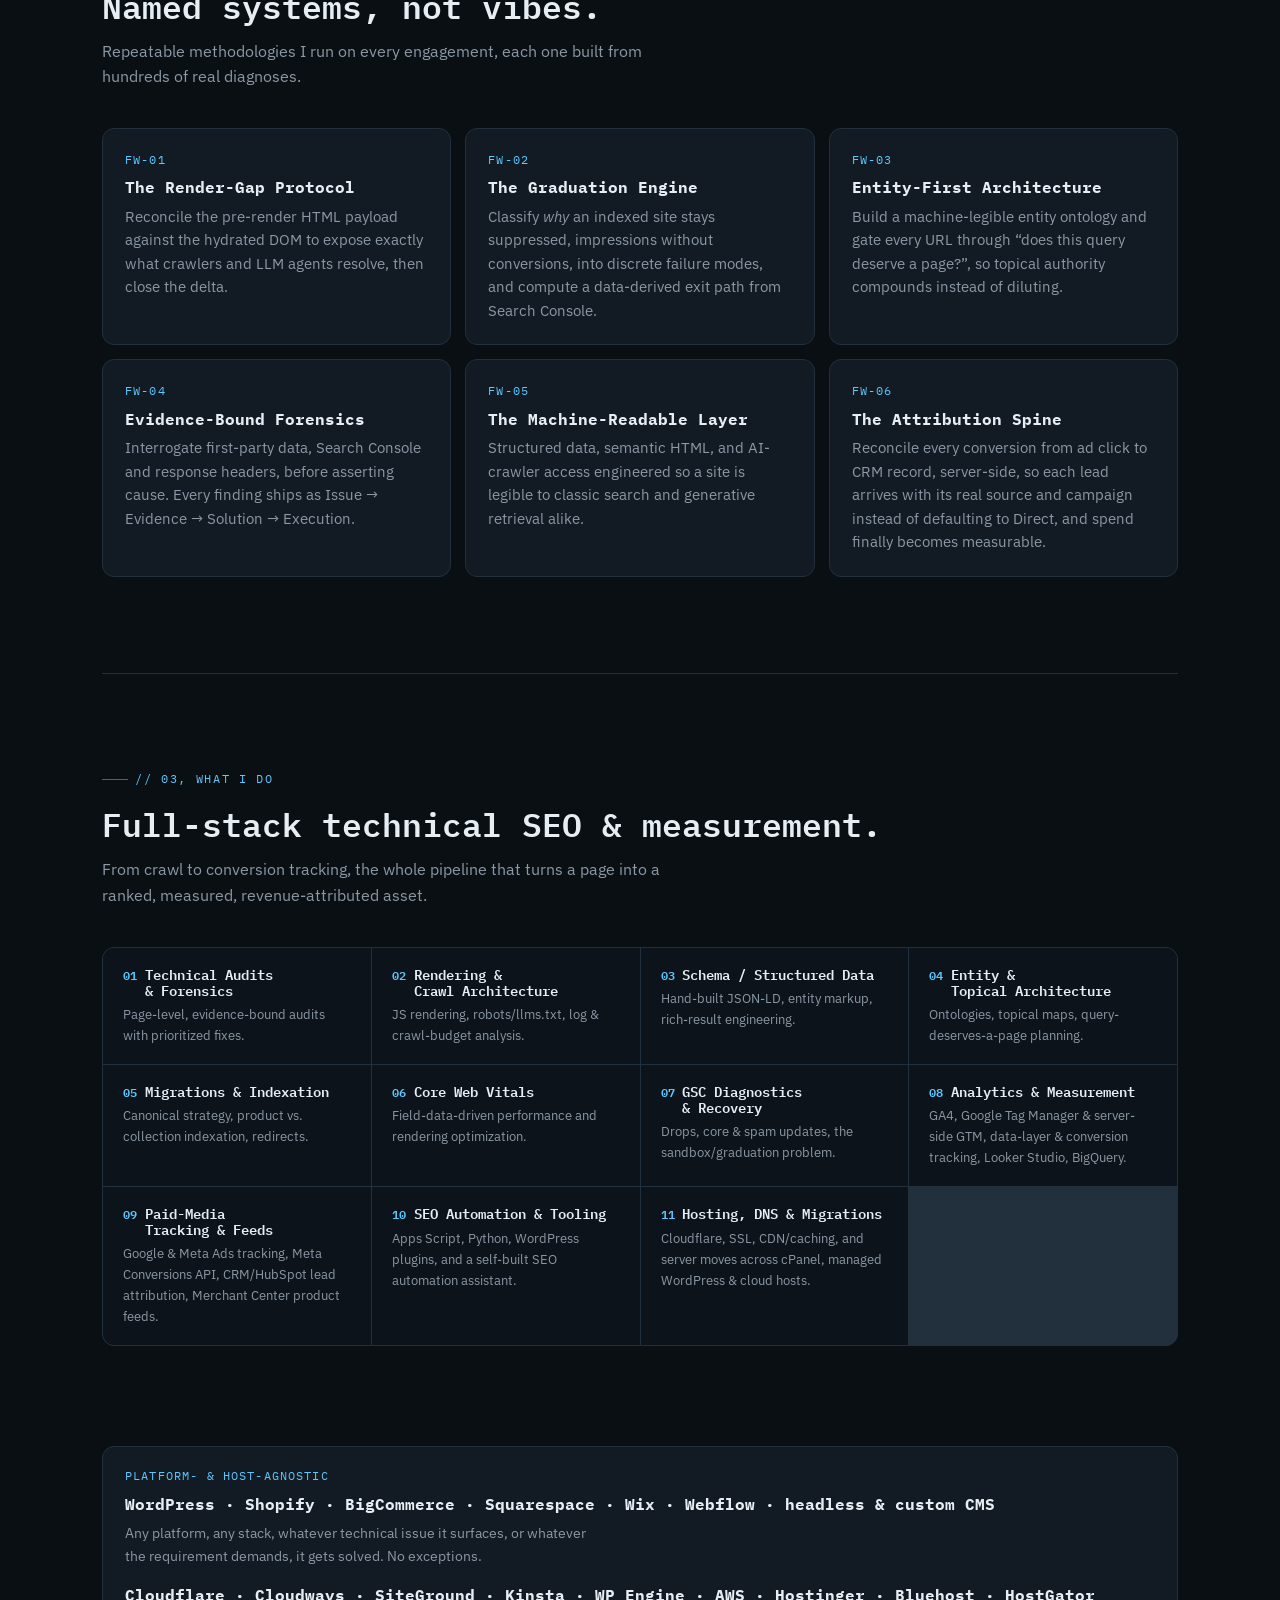
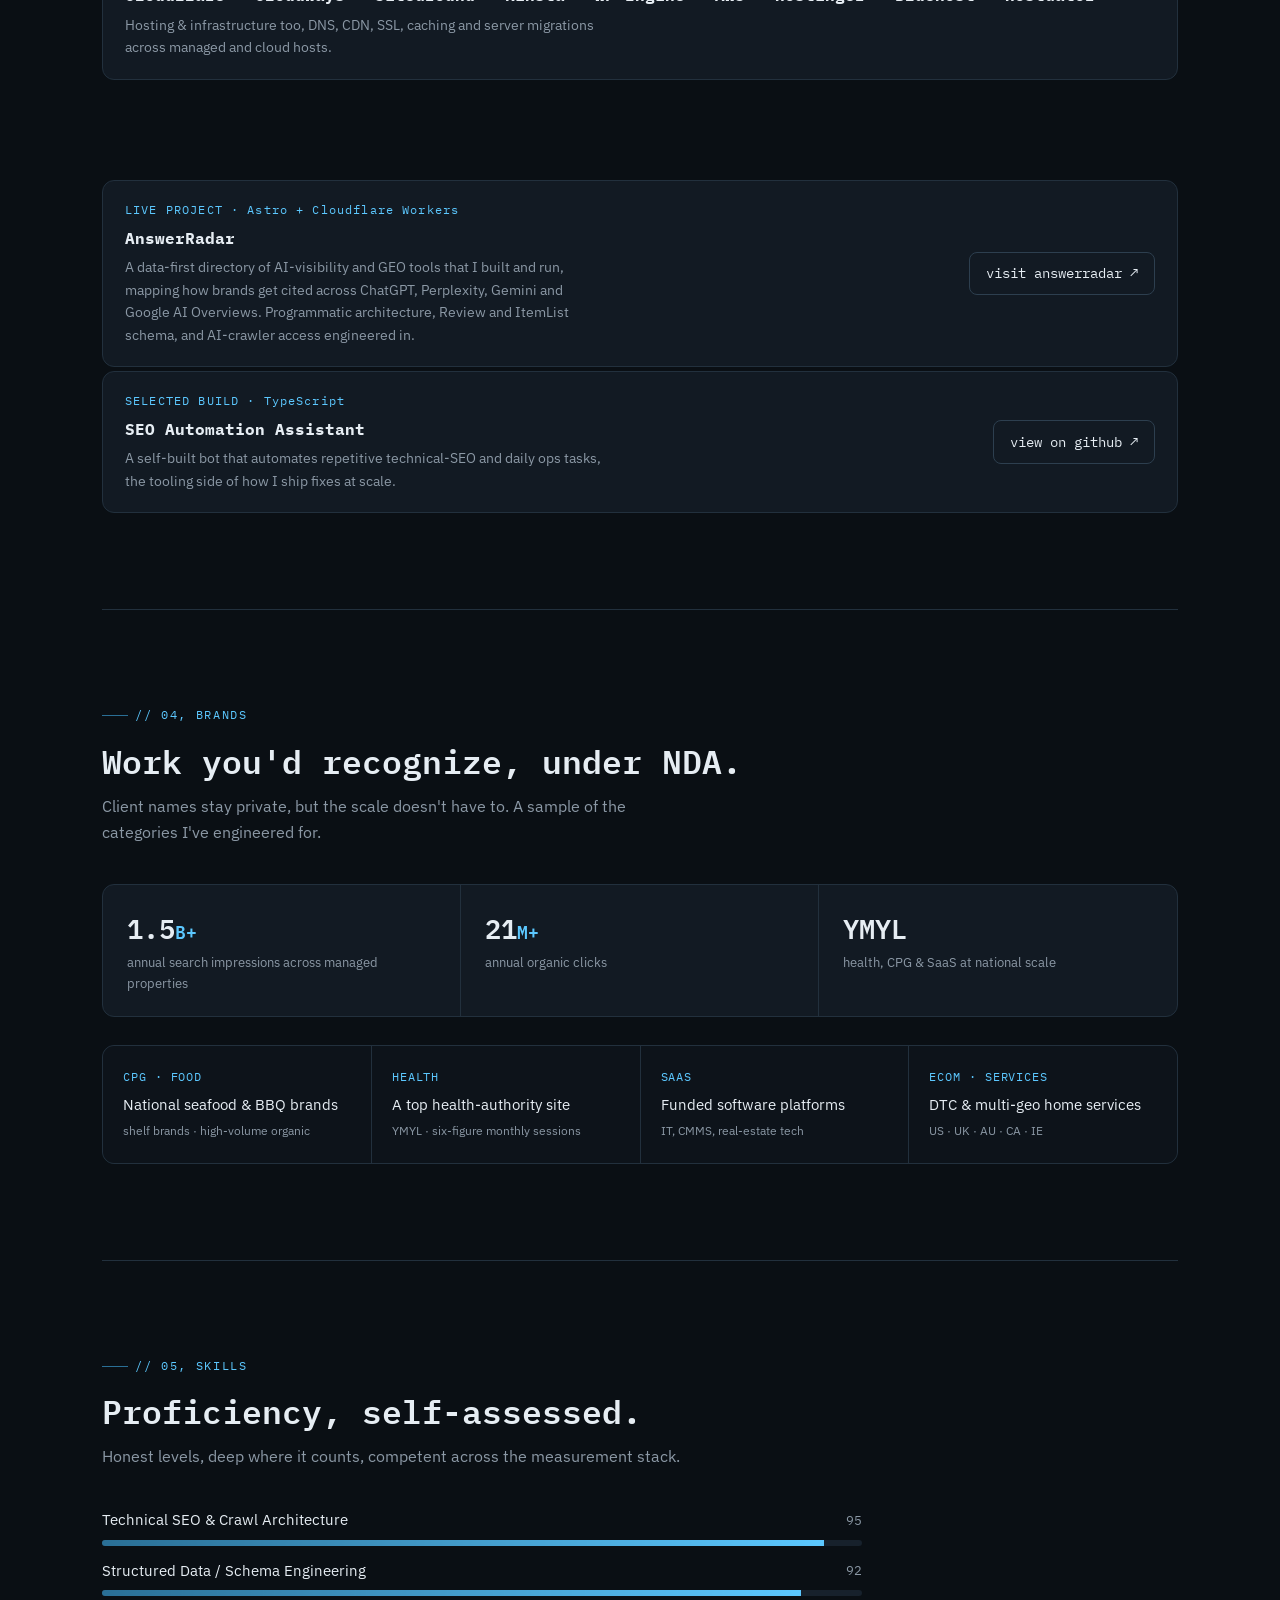
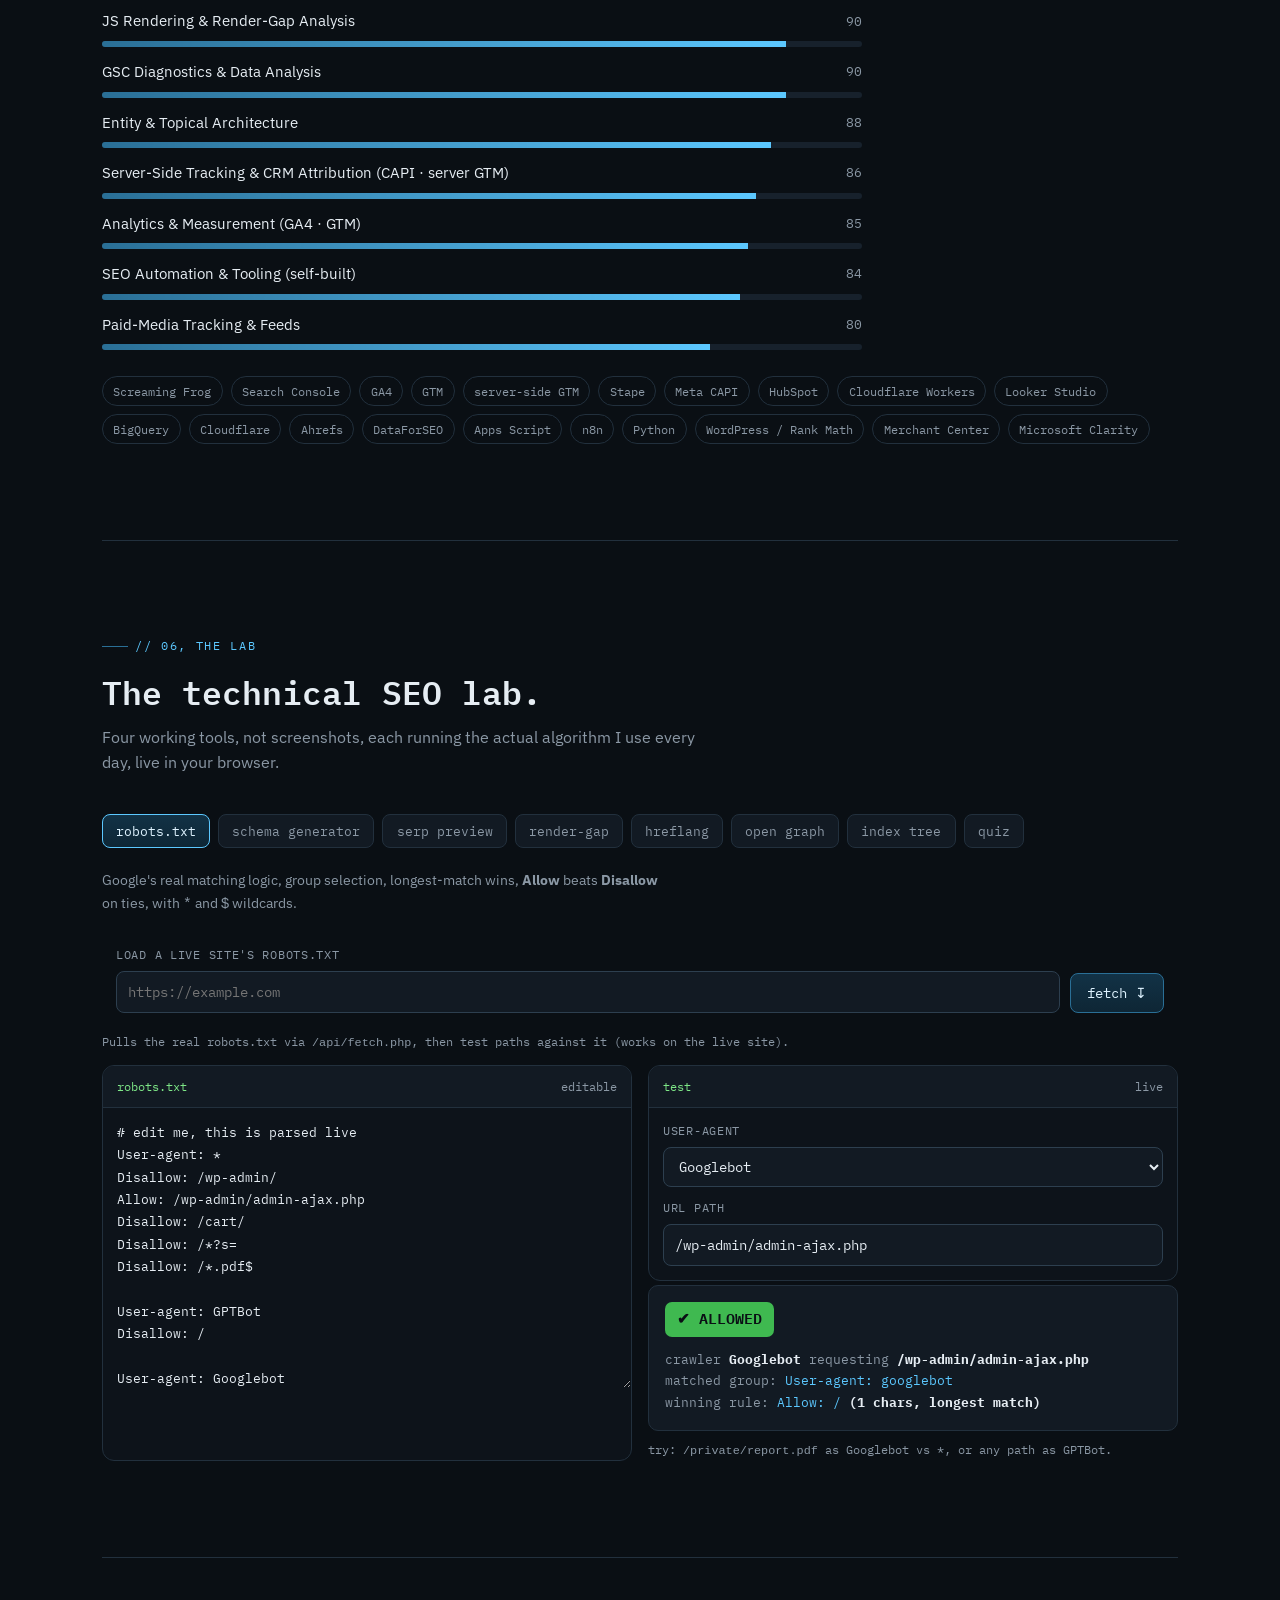
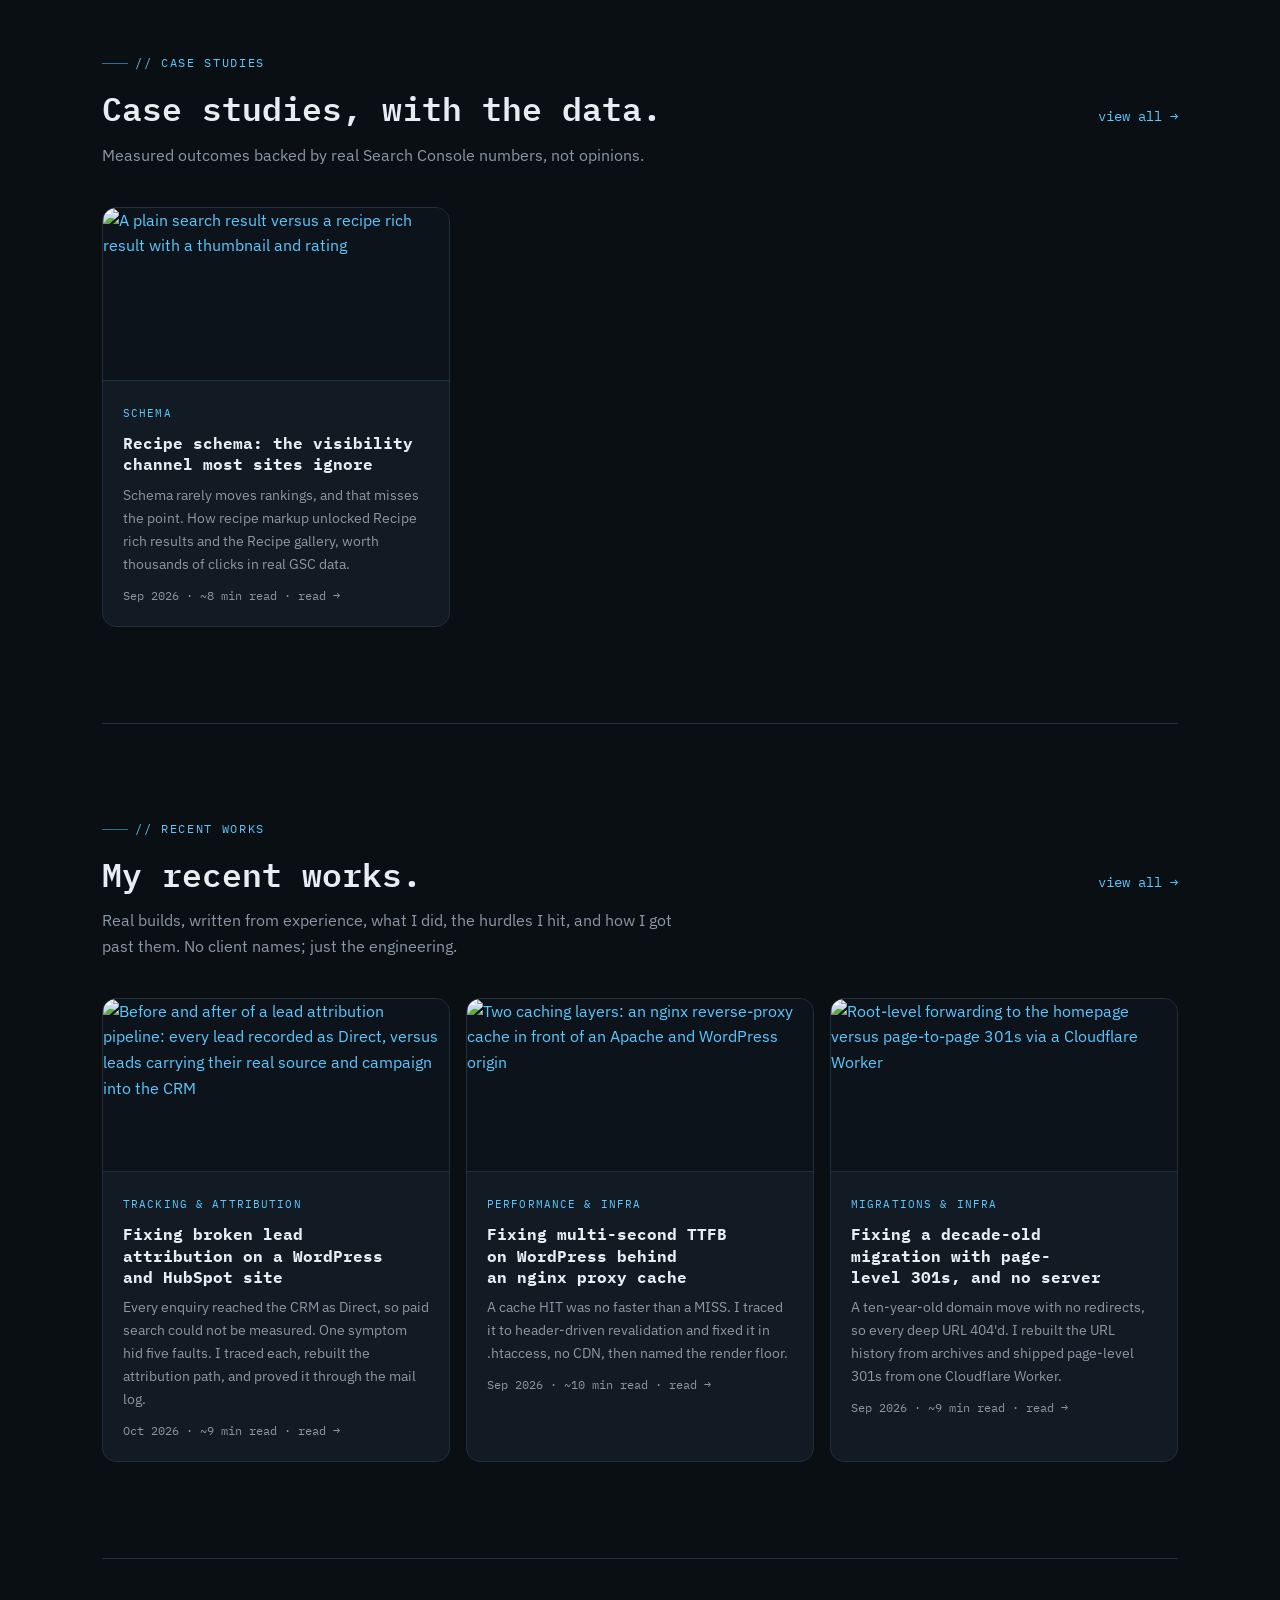
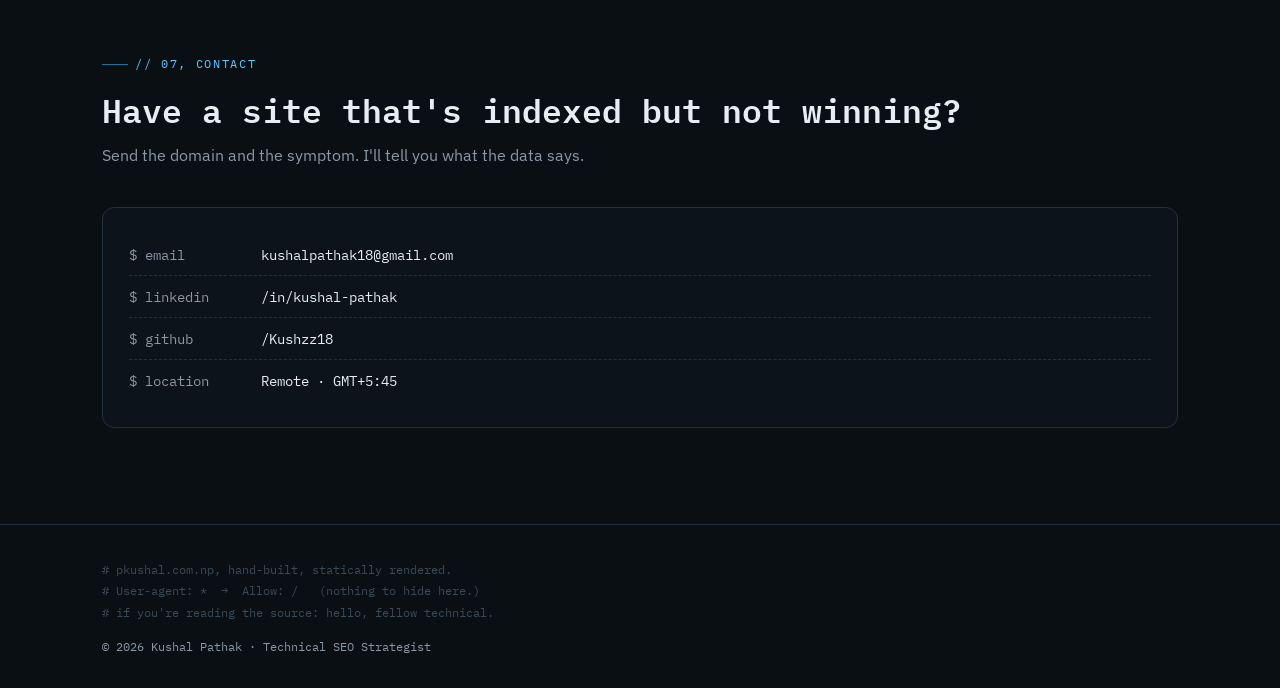
==== commit 724ab7e9: "Claim AnswerRadar as a project on the homepage and in Person schema Add a LIVE PROJECT card linking " ====
--- a/site/index.html
+++ b/site/index.html
@@ -30,7 +30,7 @@
 <meta name="twitter:description" content="Rankings are an engineering problem. I do the engineering.">
 <meta name="twitter:image" content="https://pkushal.com.np/assets/og-home.png">
 <style>[hidden]{display:none!important}img{max-width:100%;height:auto}</style>
-<script type="application/ld+json">{"@context":"https://schema.org","@graph":[{"@type":"Person","@id":"https://pkushal.com.np/#kushal","name":"Kushal Pathak","url":"https://pkushal.com.np/","jobTitle":"Technical SEO Strategist","image":"https://pkushal.com.np/assets/kushal.webp","worksFor":{"@type":"Organization","name":"RankMeTop","url":"https://rankmetop.net/"},"alumniOf":"Bachelor of Information Technology (BIT)","knowsAbout":["Technical SEO","JavaScript Rendering","Structured Data","Indexation Strategy","Core Web Vitals","Analytics and Measurement"],"address":{"@type":"PostalAddress","addressCountry":"NP"},"sameAs":["https://www.linkedin.com/in/kushal-pathak-485838196/","https://github.com/Kushzz18"]},{"@type":"WebSite","@id":"https://pkushal.com.np/#website","url":"https://pkushal.com.np/","name":"Kushal Pathak","publisher":{"@id":"https://pkushal.com.np/#kushal"},"inLanguage":"en"},{"@type":"ProfilePage","@id":"https://pkushal.com.np/#profilepage","url":"https://pkushal.com.np/","name":"Kushal Pathak | Technical SEO Strategist","isPartOf":{"@id":"https://pkushal.com.np/#website"},"mainEntity":{"@id":"https://pkushal.com.np/#kushal"},"about":{"@id":"https://pkushal.com.np/#kushal"},"inLanguage":"en"}]}</script>
+<script type="application/ld+json">{"@context":"https://schema.org","@graph":[{"@type":"Person","@id":"https://pkushal.com.np/#kushal","name":"Kushal Pathak","url":"https://pkushal.com.np/","jobTitle":"Technical SEO Strategist","image":"https://pkushal.com.np/assets/kushal.webp","worksFor":{"@type":"Organization","name":"RankMeTop","url":"https://rankmetop.net/"},"alumniOf":"Bachelor of Information Technology (BIT)","knowsAbout":["Technical SEO","JavaScript Rendering","Structured Data","Indexation Strategy","Core Web Vitals","Analytics and Measurement"],"address":{"@type":"PostalAddress","addressCountry":"NP"},"sameAs":["https://www.linkedin.com/in/kushal-pathak-485838196/","https://github.com/Kushzz18"]},{"@type":"WebSite","@id":"https://pkushal.com.np/#website","url":"https://pkushal.com.np/","name":"Kushal Pathak","publisher":{"@id":"https://pkushal.com.np/#kushal"},"inLanguage":"en"},{"@type":["WebSite","CreativeWork"],"@id":"https://answerradar.net/#website","url":"https://answerradar.net/","name":"AnswerRadar","description":"A data-first directory of AI-visibility and GEO (generative engine optimization) tools.","creator":{"@id":"https://pkushal.com.np/#kushal"},"author":{"@id":"https://pkushal.com.np/#kushal"}},{"@type":"ProfilePage","@id":"https://pkushal.com.np/#profilepage","url":"https://pkushal.com.np/","name":"Kushal Pathak | Technical SEO Strategist","isPartOf":{"@id":"https://pkushal.com.np/#website"},"mainEntity":{"@id":"https://pkushal.com.np/#kushal"},"about":{"@id":"https://pkushal.com.np/#kushal"},"inLanguage":"en"}]}</script>
 <title>Kushal Pathak | Technical SEO Strategist</title>
 <link rel="preconnect" href="https://fonts.googleapis.com">
 <link rel="preconnect" href="https://fonts.gstatic.com" crossorigin>
@@ -455,6 +455,14 @@
   <section style="padding-top:0;border-top:none">
     <div class="build">
       <div>
+        <div class="id">LIVE PROJECT · Astro + Cloudflare Workers</div>
+        <h4>AnswerRadar</h4>
+        <p>A data-first directory of AI-visibility and GEO tools that I built and run, mapping how brands get cited across ChatGPT, Perplexity, Gemini and Google AI Overviews. Programmatic architecture, Review and ItemList schema, and AI-crawler access engineered in.</p>
+      </div>
+      <div><a class="btn" href="https://answerradar.net/" target="_blank" rel="noopener">visit answerradar &#8599;</a></div>
+    </div>
+    <div class="build">
+      <div>
         <div class="id">SELECTED BUILD · TypeScript</div>
         <h4>SEO Automation Assistant</h4>
         <p>A self-built bot that automates repetitive technical-SEO and daily ops tasks, the tooling side of how I ship fixes at scale.</p>
@@ -729,7 +737,7 @@
     <p class="sub">Real builds, written from experience, what I did, the hurdles I hit, and how I got past them. No client names; just the engineering.</p>
     <div class="recent">
       <a class="rcard" href="/experience/lead-attribution-hubspot-wordpress/">
-        <div class="rthumb"><img src="/experience/lead-attribution-hubspot-wordpress/before-after.svg?v=1" alt="Before and after of a lead attribution pipeline: every lead recorded as Direct, versus leads carrying their real source and campaign into the CRM" loading="lazy"></div>
+        <div class="rthumb"><img src="/experience/lead-attribution-hubspot-wordpress/before-after.svg?v=2" alt="Before and after of a lead attribution pipeline: every lead recorded as Direct, versus leads carrying their real source and campaign into the CRM" loading="lazy"></div>
         <div class="rbody">
           <span class="rt">Tracking &amp; attribution</span>
           <h3>Fixing broken lead attribution on a WordPress and HubSpot site</h3>
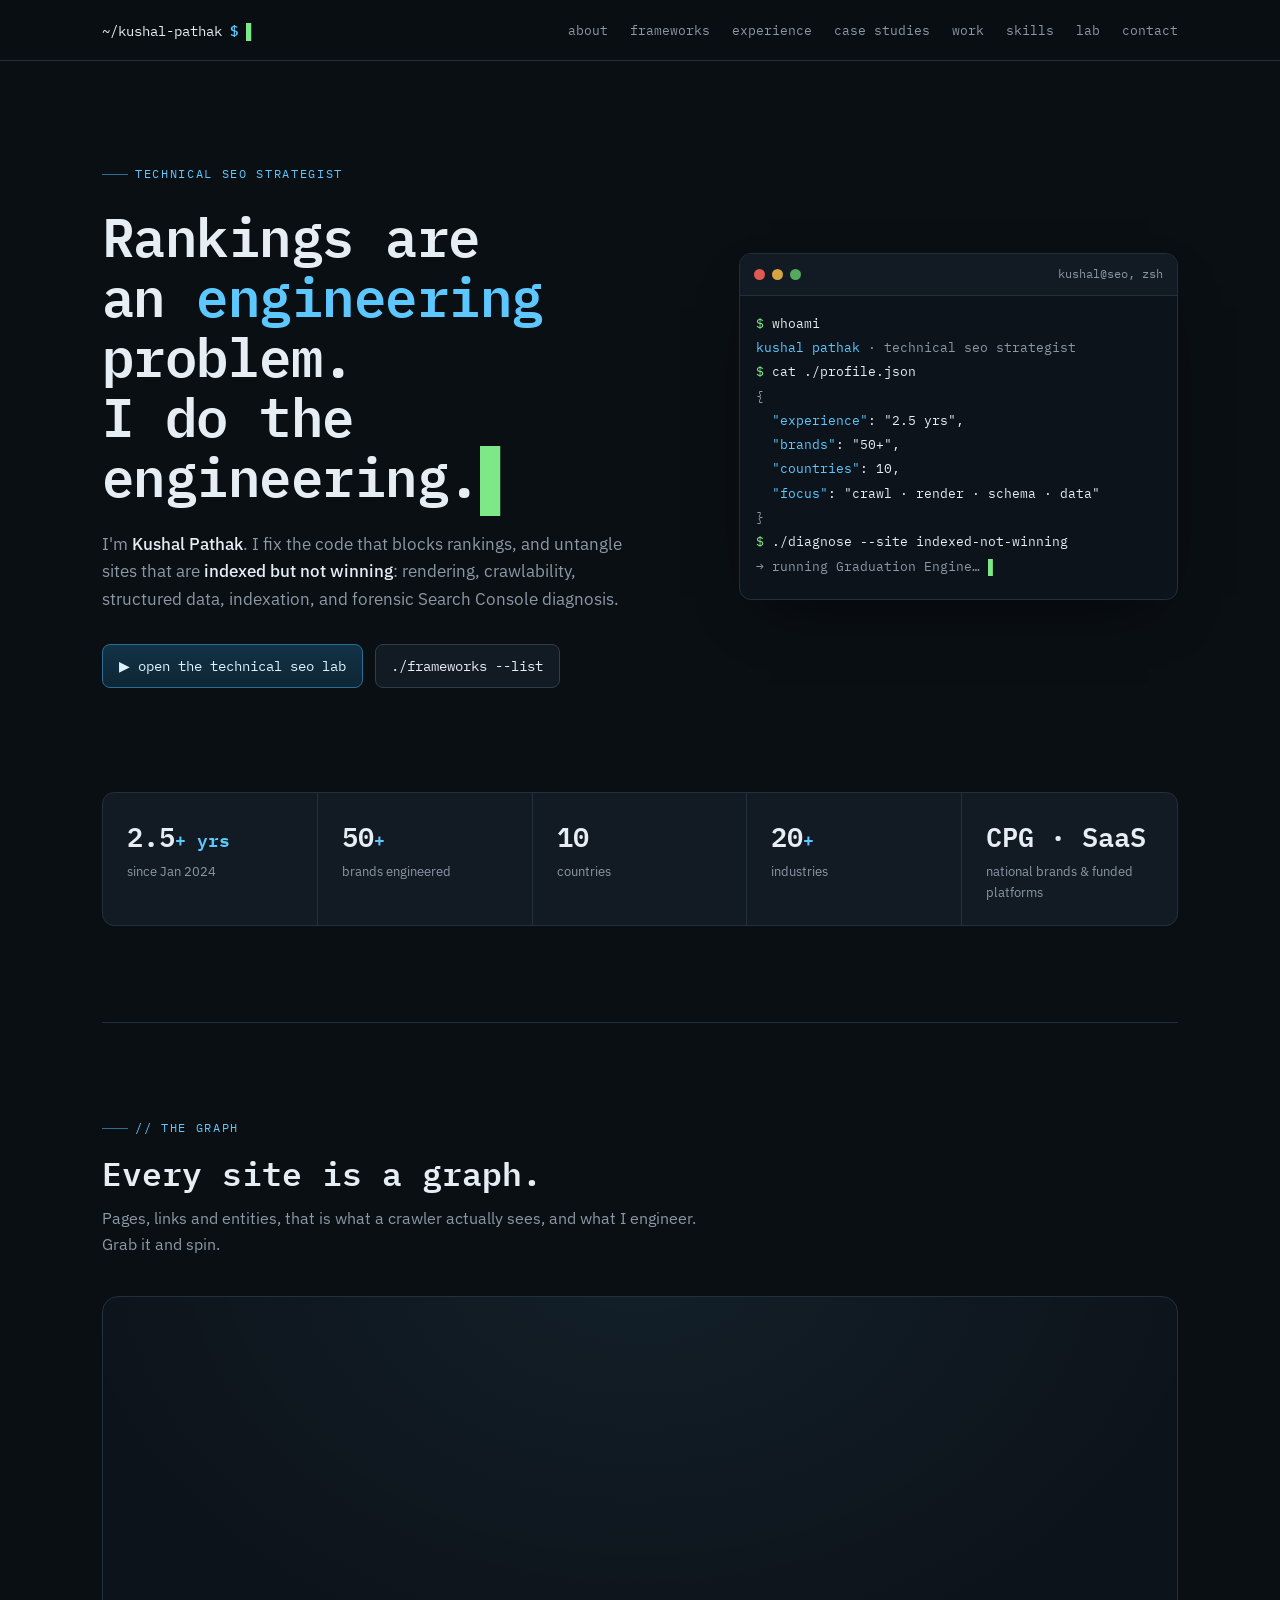
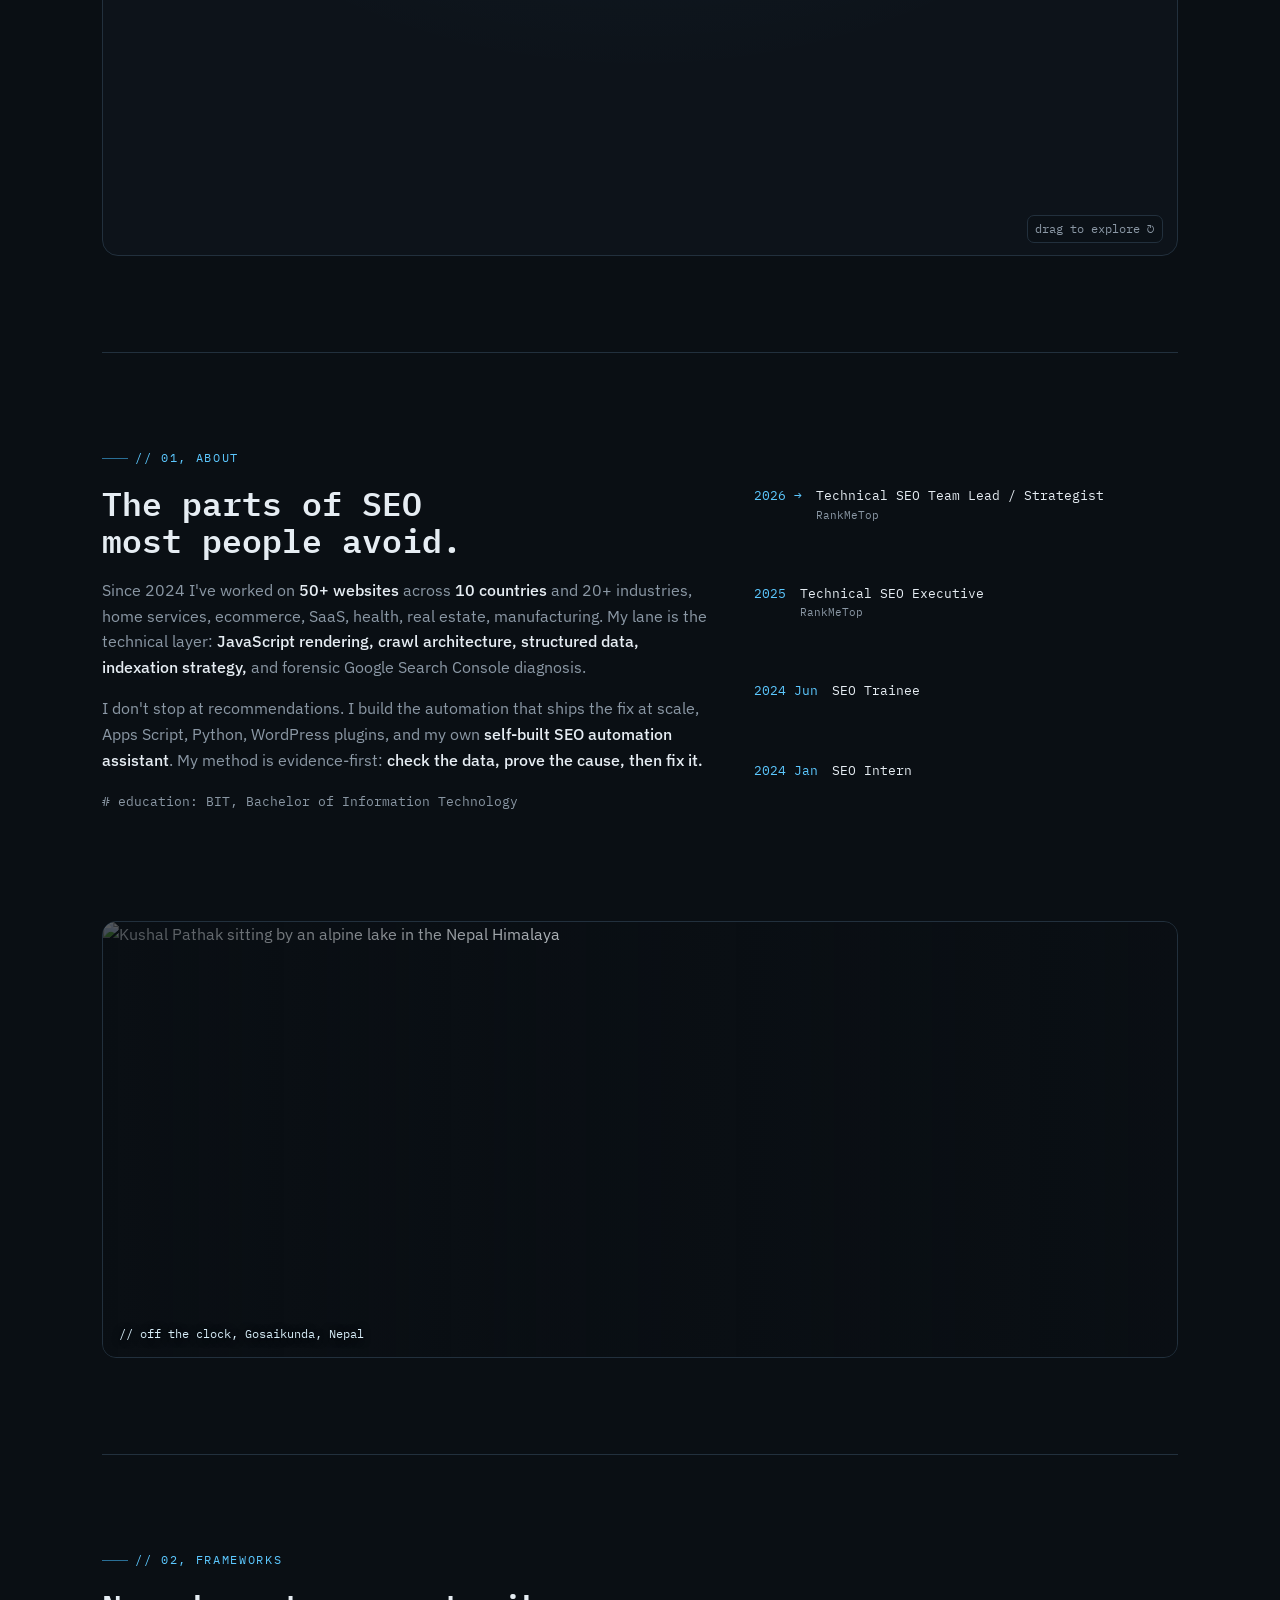
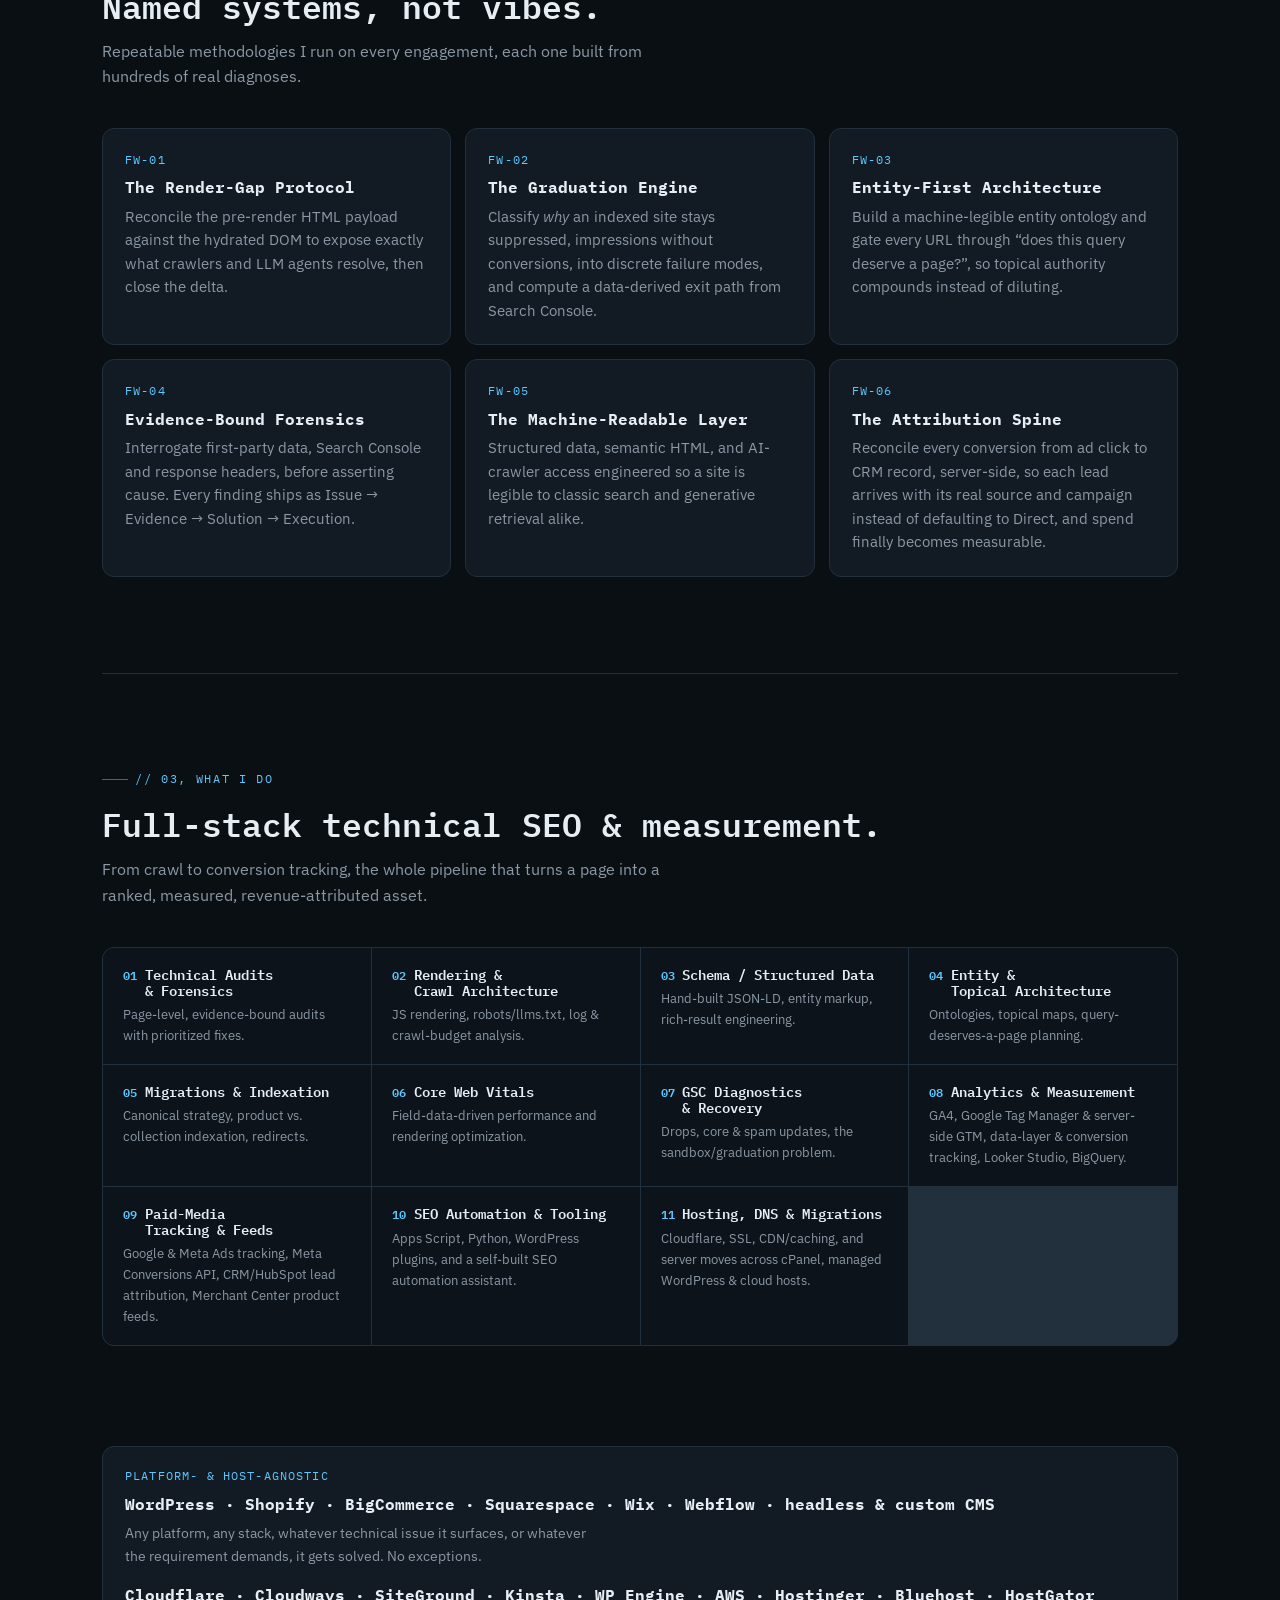
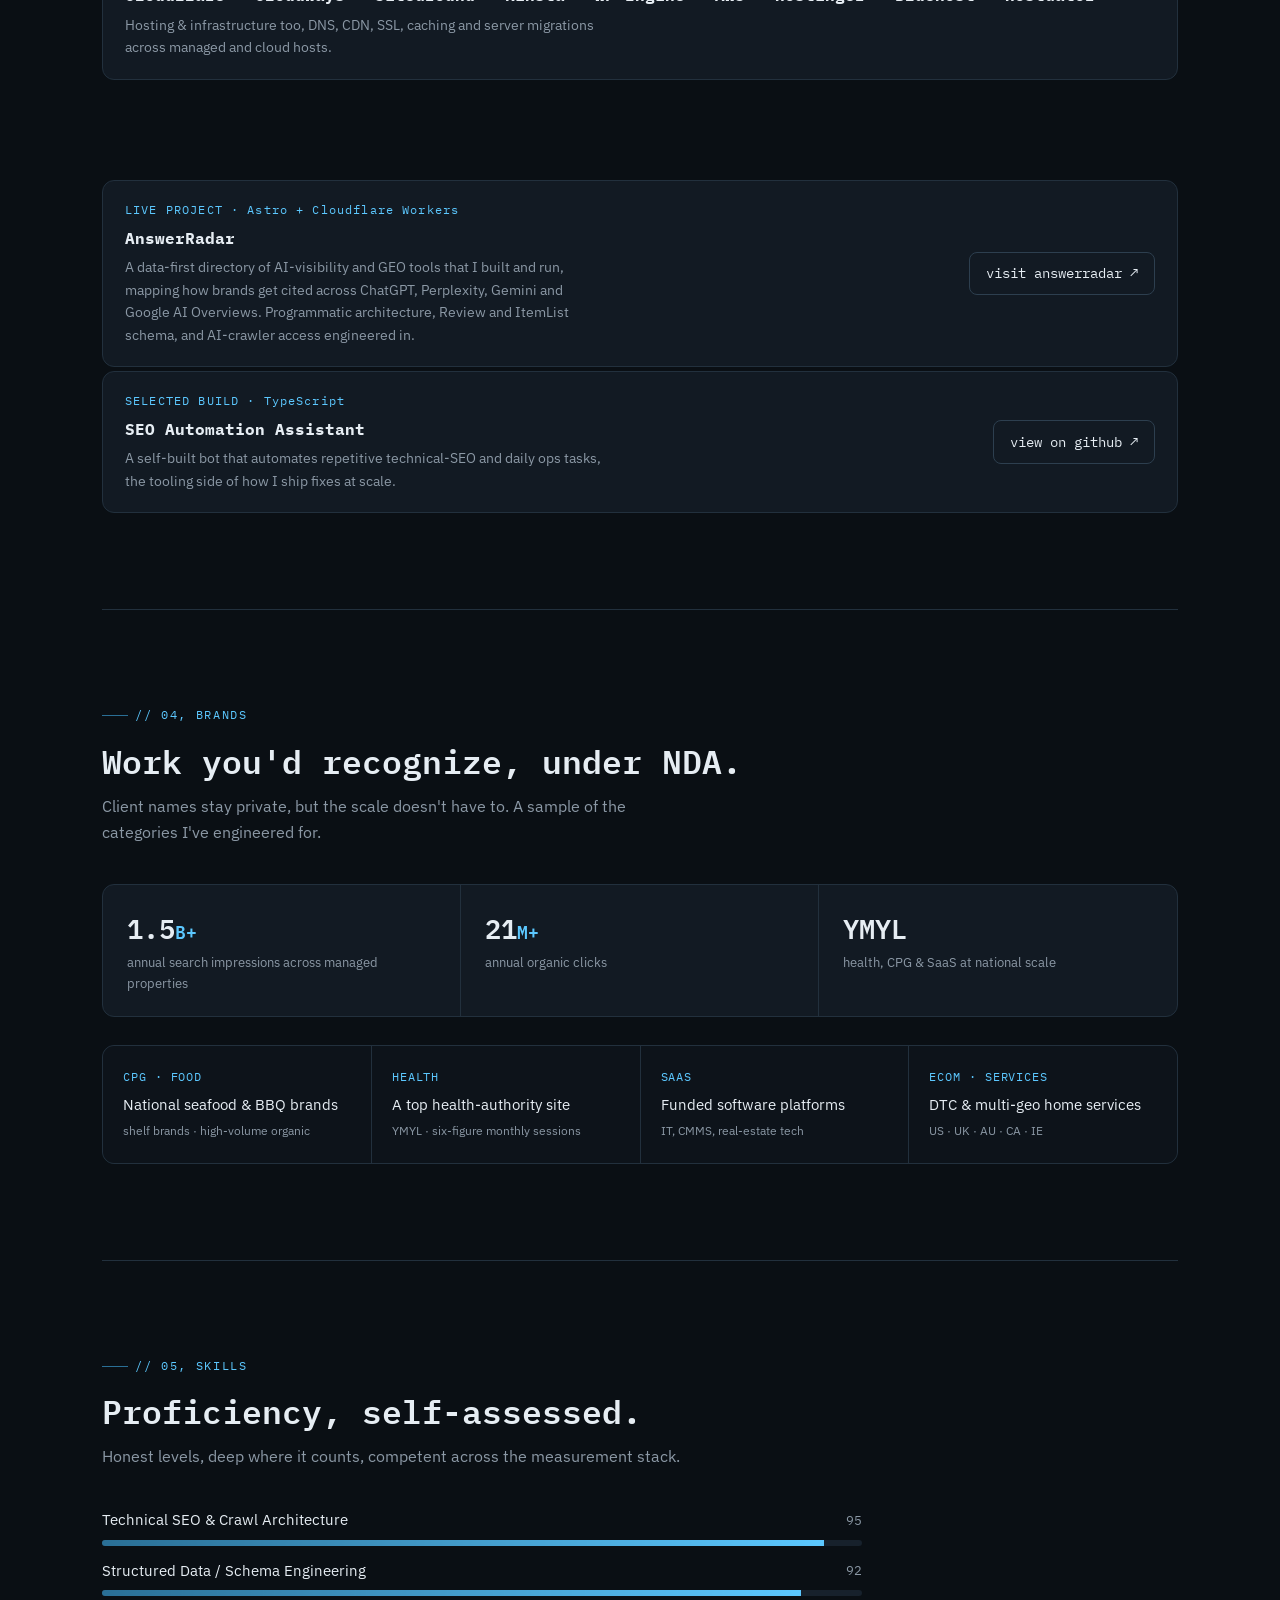
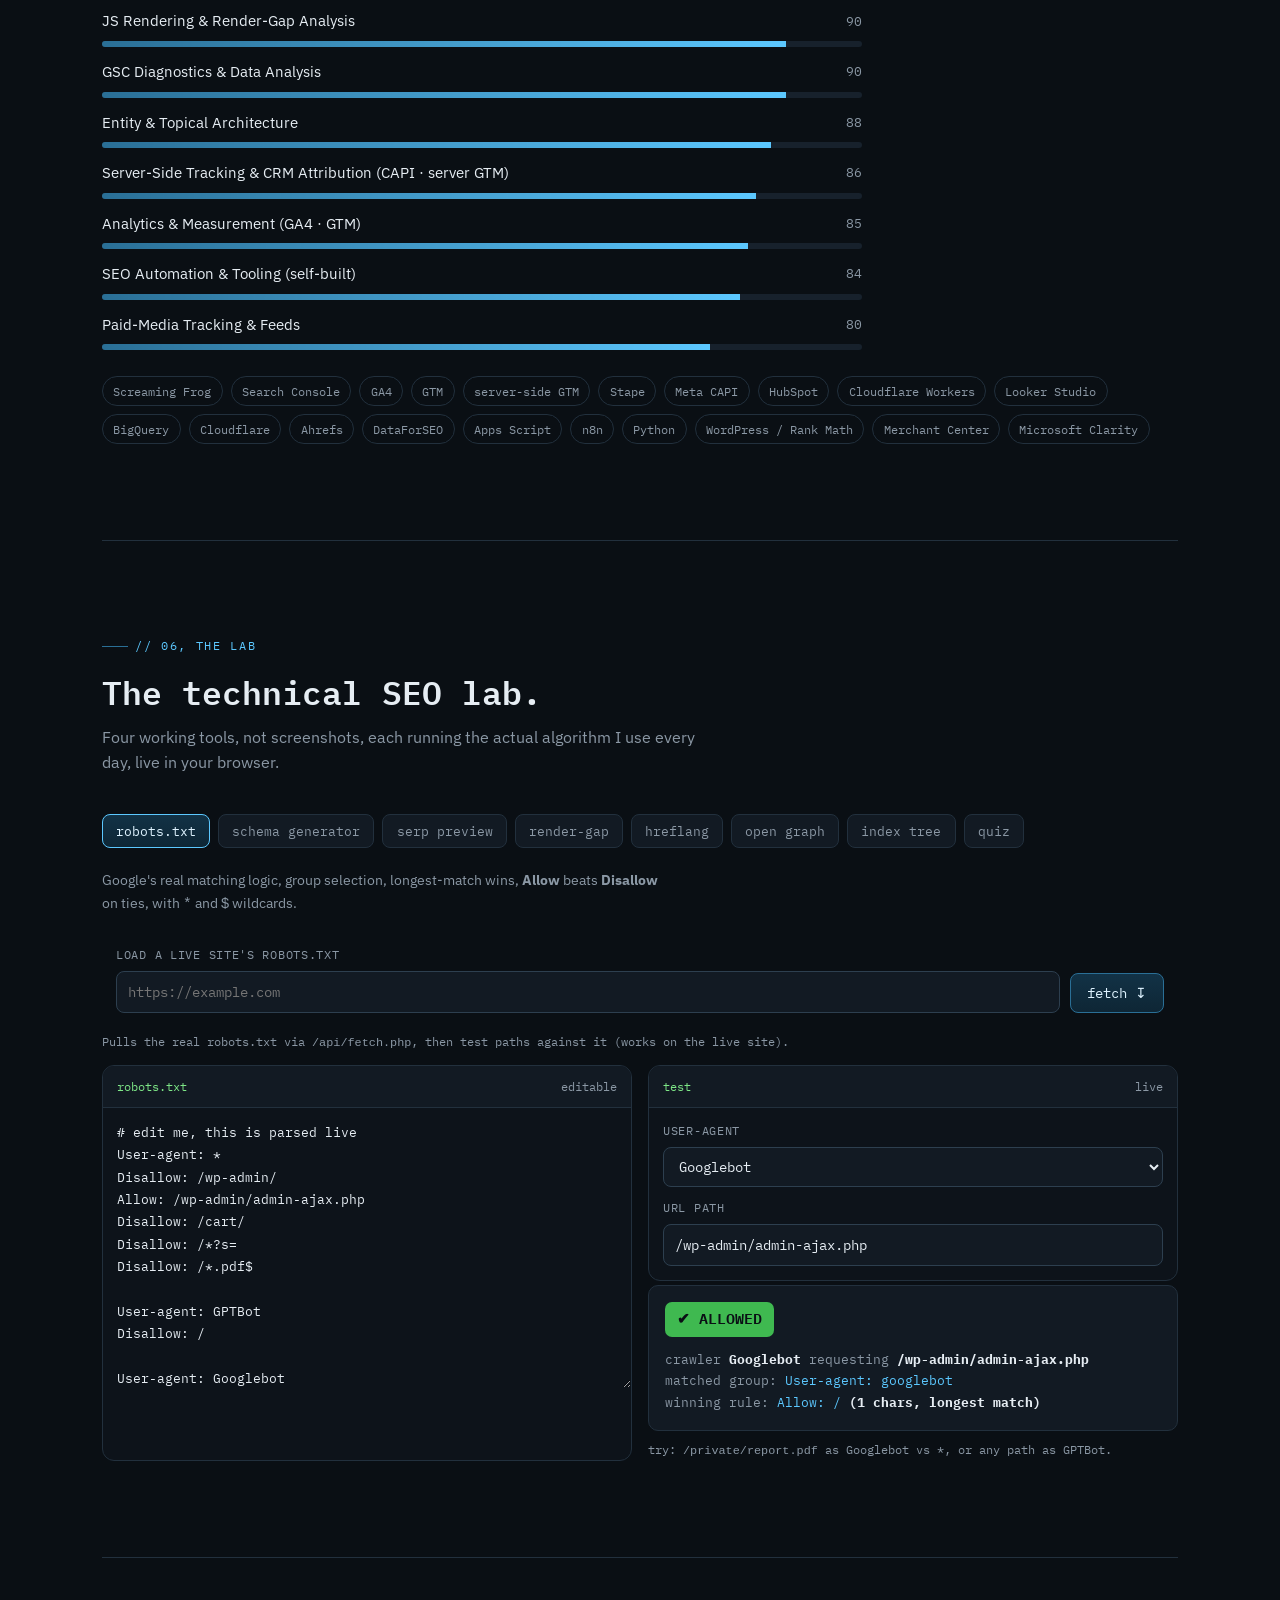
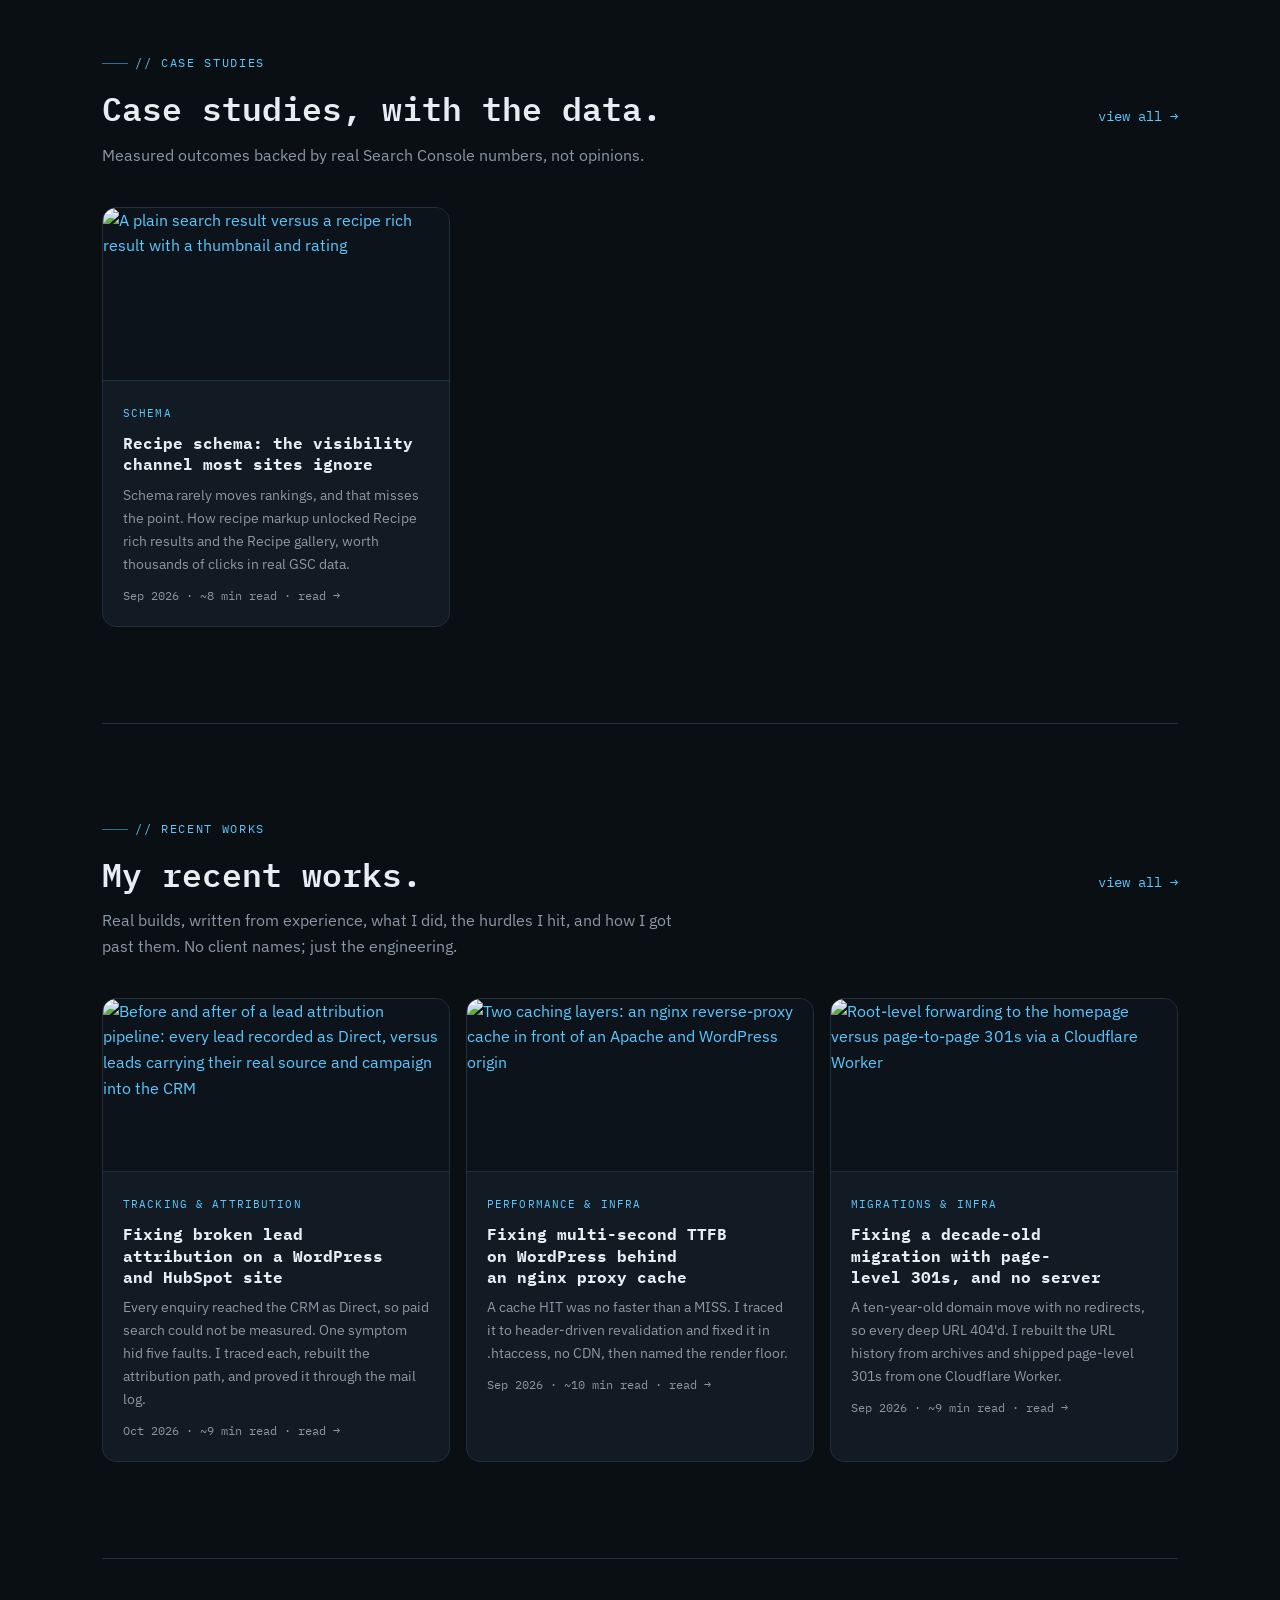
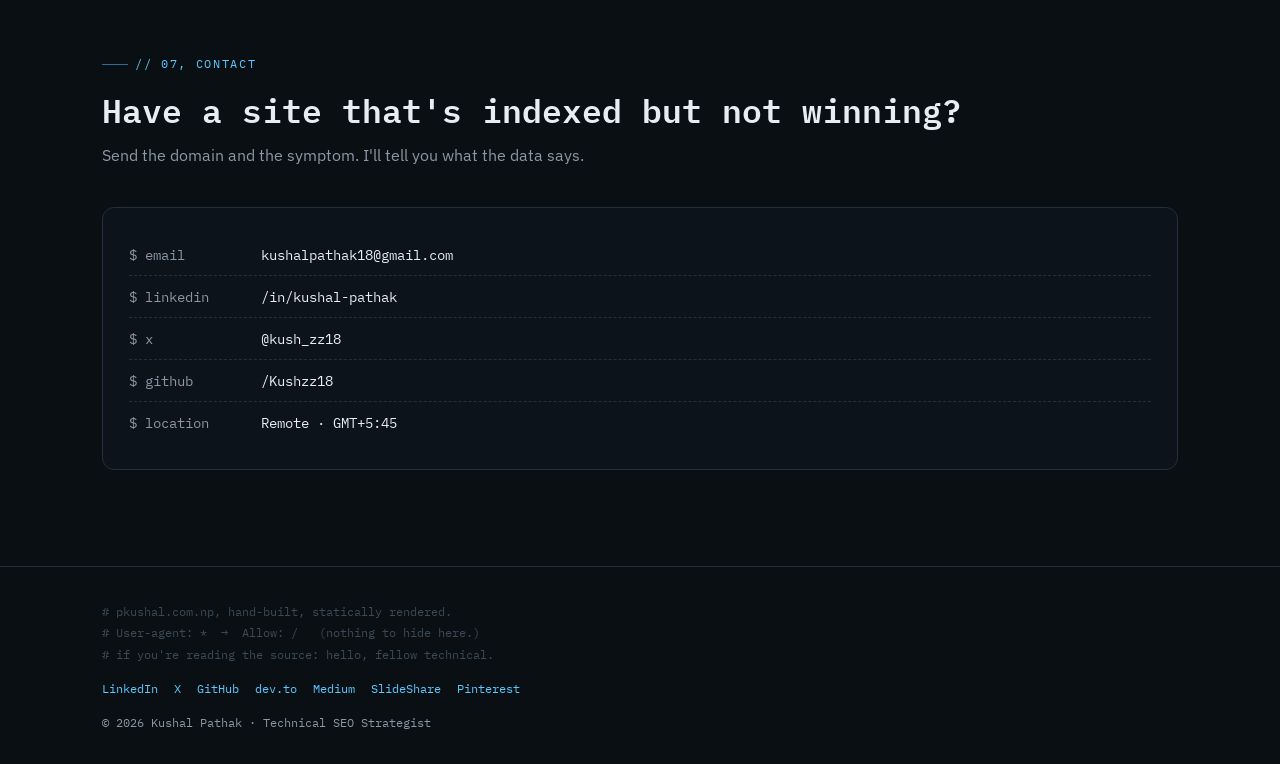
==== commit 2cddda62: "Add social profiles to footer, contact block, and Person sameAs Wire LinkedIn, X, GitHub, dev.to, Me" ====
--- a/site/index.html
+++ b/site/index.html
@@ -30,7 +30,7 @@
 <meta name="twitter:description" content="Rankings are an engineering problem. I do the engineering.">
 <meta name="twitter:image" content="https://pkushal.com.np/assets/og-home.png">
 <style>[hidden]{display:none!important}img{max-width:100%;height:auto}</style>
-<script type="application/ld+json">{"@context":"https://schema.org","@graph":[{"@type":"Person","@id":"https://pkushal.com.np/#kushal","name":"Kushal Pathak","url":"https://pkushal.com.np/","jobTitle":"Technical SEO Strategist","image":"https://pkushal.com.np/assets/kushal.webp","worksFor":{"@type":"Organization","name":"RankMeTop","url":"https://rankmetop.net/"},"alumniOf":"Bachelor of Information Technology (BIT)","knowsAbout":["Technical SEO","JavaScript Rendering","Structured Data","Indexation Strategy","Core Web Vitals","Analytics and Measurement"],"address":{"@type":"PostalAddress","addressCountry":"NP"},"sameAs":["https://www.linkedin.com/in/kushal-pathak-485838196/","https://github.com/Kushzz18"]},{"@type":"WebSite","@id":"https://pkushal.com.np/#website","url":"https://pkushal.com.np/","name":"Kushal Pathak","publisher":{"@id":"https://pkushal.com.np/#kushal"},"inLanguage":"en"},{"@type":["WebSite","CreativeWork"],"@id":"https://answerradar.net/#website","url":"https://answerradar.net/","name":"AnswerRadar","description":"A data-first directory of AI-visibility and GEO (generative engine optimization) tools.","creator":{"@id":"https://pkushal.com.np/#kushal"},"author":{"@id":"https://pkushal.com.np/#kushal"}},{"@type":"ProfilePage","@id":"https://pkushal.com.np/#profilepage","url":"https://pkushal.com.np/","name":"Kushal Pathak | Technical SEO Strategist","isPartOf":{"@id":"https://pkushal.com.np/#website"},"mainEntity":{"@id":"https://pkushal.com.np/#kushal"},"about":{"@id":"https://pkushal.com.np/#kushal"},"inLanguage":"en"}]}</script>
+<script type="application/ld+json">{"@context":"https://schema.org","@graph":[{"@type":"Person","@id":"https://pkushal.com.np/#kushal","name":"Kushal Pathak","url":"https://pkushal.com.np/","jobTitle":"Technical SEO Strategist","image":"https://pkushal.com.np/assets/kushal.webp","description":"Kushal Pathak is a technical SEO strategist who treats search visibility as an engineering problem: rendering, crawlability, indexation, structured data and server-side measurement.","worksFor":{"@type":"Organization","name":"RankMeTop","url":"https://rankmetop.net/"},"alumniOf":"Bachelor of Information Technology (BIT)","hasOccupation":{"@type":"Occupation","name":"Technical SEO Strategist","occupationLocation":{"@type":"Country","name":"Nepal"},"skills":"Technical SEO, JavaScript rendering, structured data, indexation strategy, Core Web Vitals, server-side tracking, conversion attribution"},"knowsAbout":["Technical SEO","JavaScript Rendering","Structured Data","Indexation Strategy","Core Web Vitals","Analytics and Measurement","Server-side Tracking","Conversion Attribution","Generative Engine Optimization","Schema Engineering"],"address":{"@type":"PostalAddress","addressCountry":"NP"},"sameAs":["https://www.linkedin.com/in/kushal-pathak-485838196/","https://x.com/kush_zz18","https://github.com/Kushzz18","https://dev.to/kushal_pathak","https://medium.com/@kushalpathak18","https://www.slideshare.net/KushalPathak8","https://www.pinterest.com/kushalpathak18/"]},{"@type":"WebSite","@id":"https://pkushal.com.np/#website","url":"https://pkushal.com.np/","name":"Kushal Pathak","publisher":{"@id":"https://pkushal.com.np/#kushal"},"inLanguage":"en"},{"@type":["WebSite","CreativeWork"],"@id":"https://answerradar.net/#website","url":"https://answerradar.net/","name":"AnswerRadar","description":"A data-first directory of AI-visibility and GEO (generative engine optimization) tools.","creator":{"@id":"https://pkushal.com.np/#kushal"},"author":{"@id":"https://pkushal.com.np/#kushal"}},{"@type":"ProfilePage","@id":"https://pkushal.com.np/#profilepage","url":"https://pkushal.com.np/","name":"Kushal Pathak | Technical SEO Strategist","isPartOf":{"@id":"https://pkushal.com.np/#website"},"mainEntity":{"@id":"https://pkushal.com.np/#kushal"},"about":{"@id":"https://pkushal.com.np/#kushal"},"inLanguage":"en"}]}</script>
 <title>Kushal Pathak | Technical SEO Strategist</title>
 <link rel="preconnect" href="https://fonts.googleapis.com">
 <link rel="preconnect" href="https://fonts.gstatic.com" crossorigin>
@@ -774,6 +774,7 @@
     <div class="box">
       <div class="line"><span class="k">$ email</span><span class="v"><a href="mailto:kushalpathak18@gmail.com">kushalpathak18@gmail.com</a></span></div>
       <div class="line"><span class="k">$ linkedin</span><span class="v"><a href="https://www.linkedin.com/in/kushal-pathak-485838196/" target="_blank" rel="noopener">/in/kushal-pathak</a></span></div>
+      <div class="line"><span class="k">$ x</span><span class="v"><a href="https://x.com/kush_zz18" target="_blank" rel="noopener">@kush_zz18</a></span></div>
       <div class="line"><span class="k">$ github</span><span class="v"><a href="https://github.com/Kushzz18" target="_blank" rel="noopener">/Kushzz18</a></span></div>
       <div class="line"><span class="k">$ location</span><span class="v">Remote · GMT+5:45</span></div>
     </div>
@@ -785,6 +786,15 @@
     <div class="cmt"><span class="g"># pkushal.com.np, hand-built, statically rendered.</span>
 <span class="g"># User-agent: *  →  Allow: /   (nothing to hide here.)</span>
 <span class="g"># if you're reading the source: hello, fellow technical.</span></div>
+    <div style="margin-top:14px;display:flex;flex-wrap:wrap;gap:16px">
+      <a href="https://www.linkedin.com/in/kushal-pathak-485838196/" target="_blank" rel="noopener">LinkedIn</a>
+      <a href="https://x.com/kush_zz18" target="_blank" rel="noopener">X</a>
+      <a href="https://github.com/Kushzz18" target="_blank" rel="noopener">GitHub</a>
+      <a href="https://dev.to/kushal_pathak" target="_blank" rel="noopener">dev.to</a>
+      <a href="https://medium.com/@kushalpathak18" target="_blank" rel="noopener">Medium</a>
+      <a href="https://www.slideshare.net/KushalPathak8" target="_blank" rel="noopener">SlideShare</a>
+      <a href="https://www.pinterest.com/kushalpathak18/" target="_blank" rel="noopener">Pinterest</a>
+    </div>
     <div style="margin-top:14px">© 2026 Kushal Pathak · Technical SEO Strategist</div>
   </div>
 </footer>
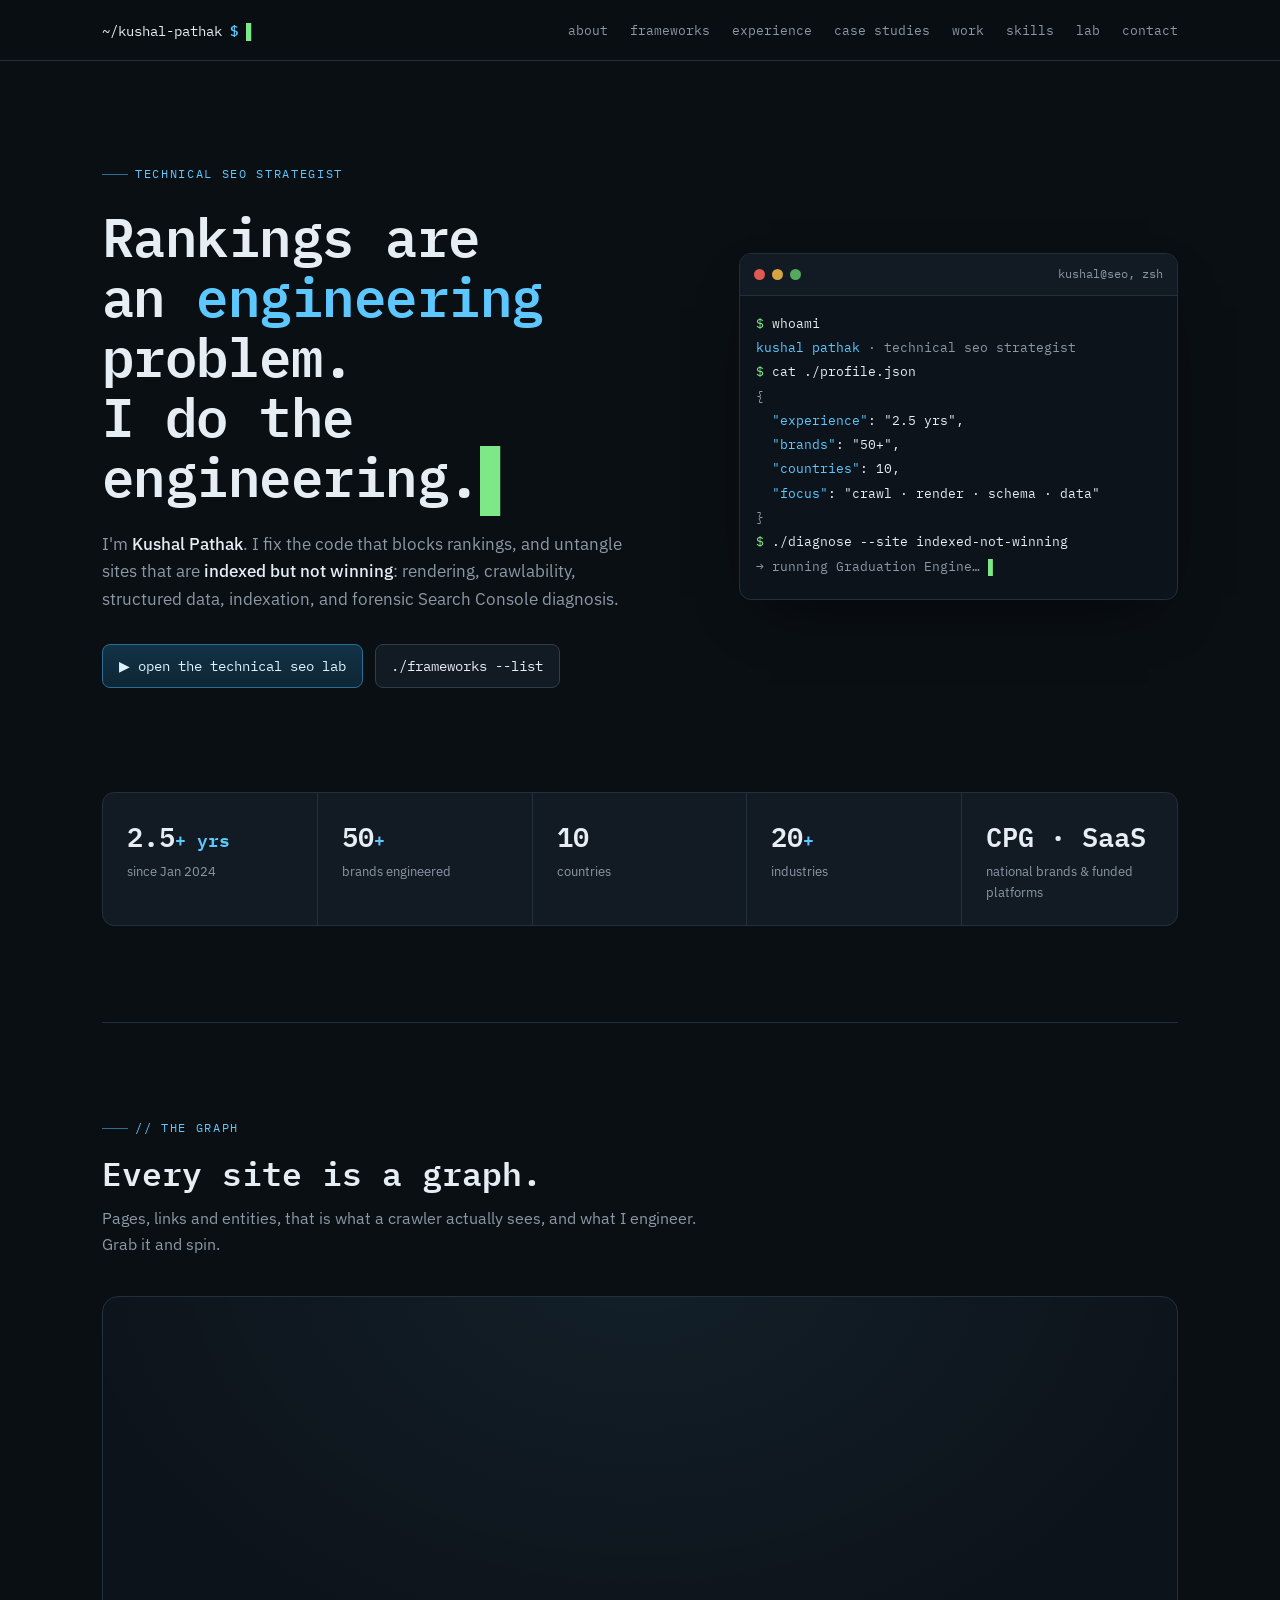
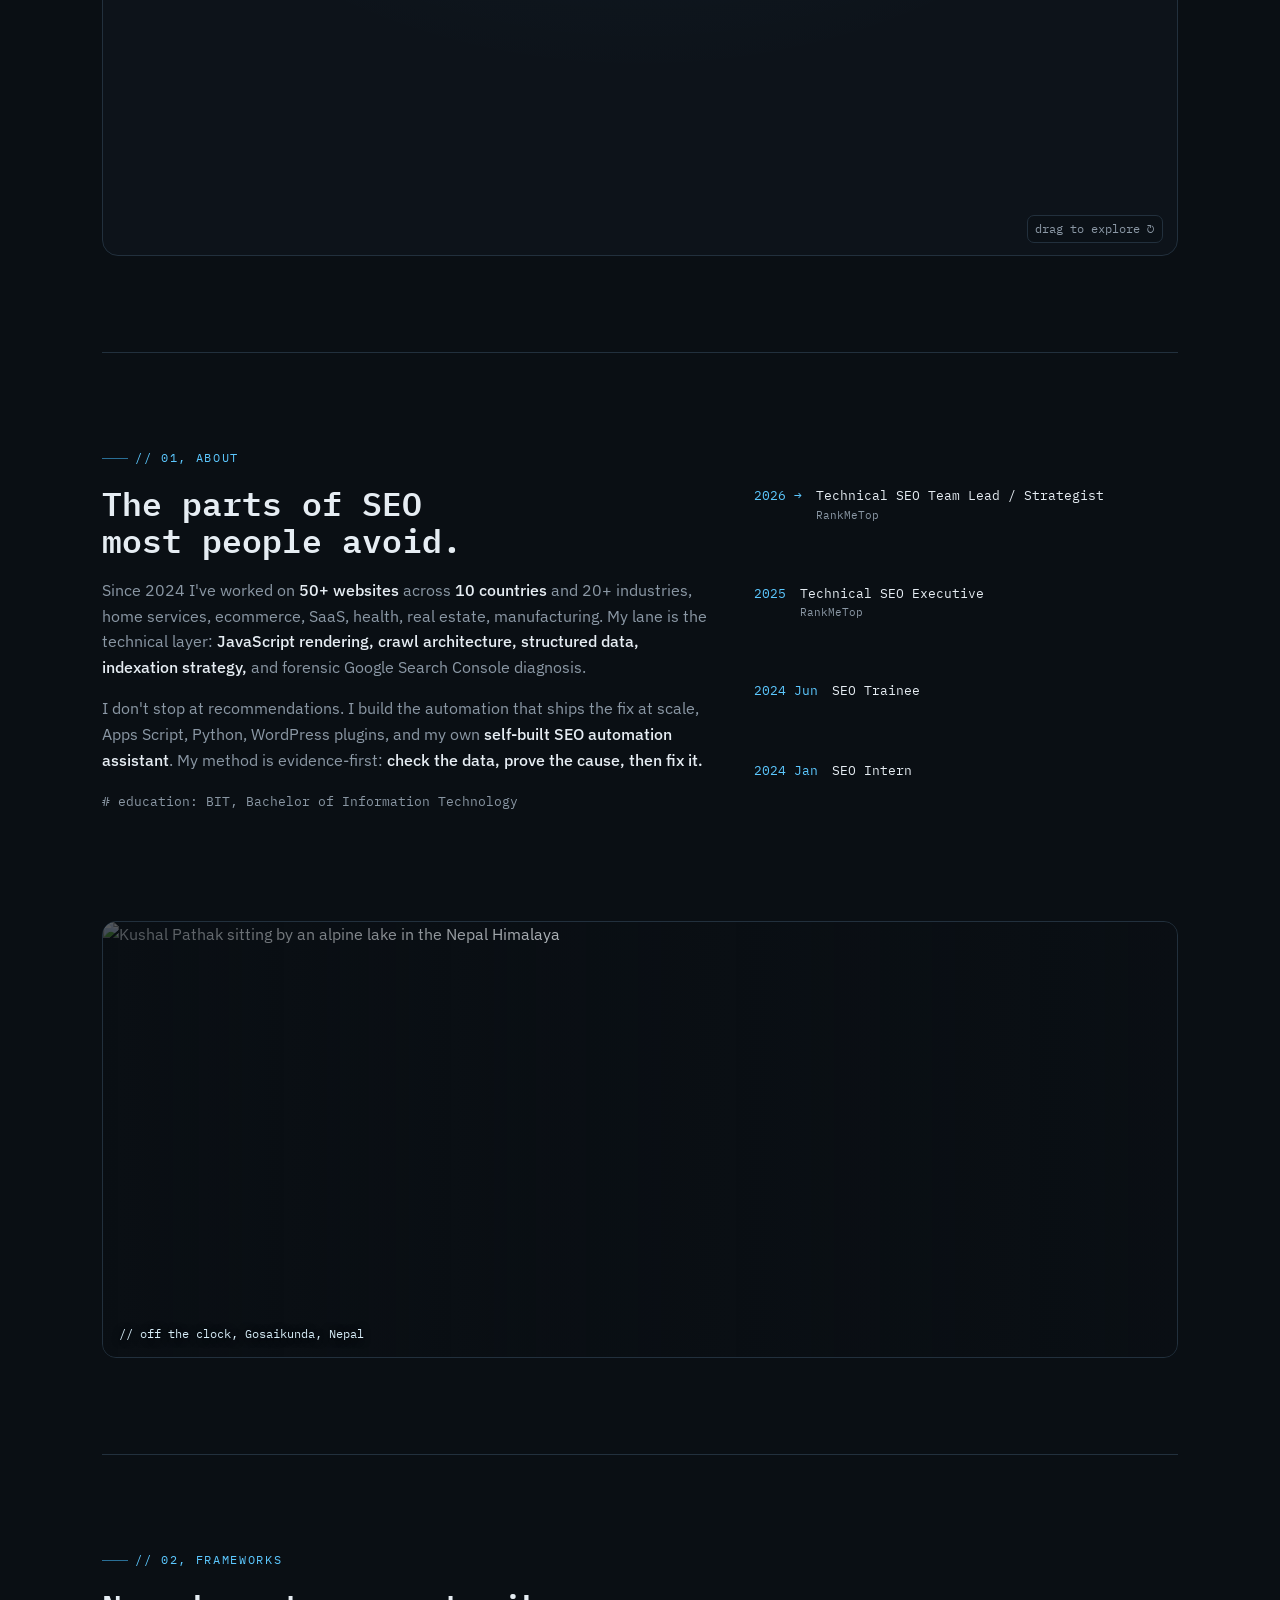
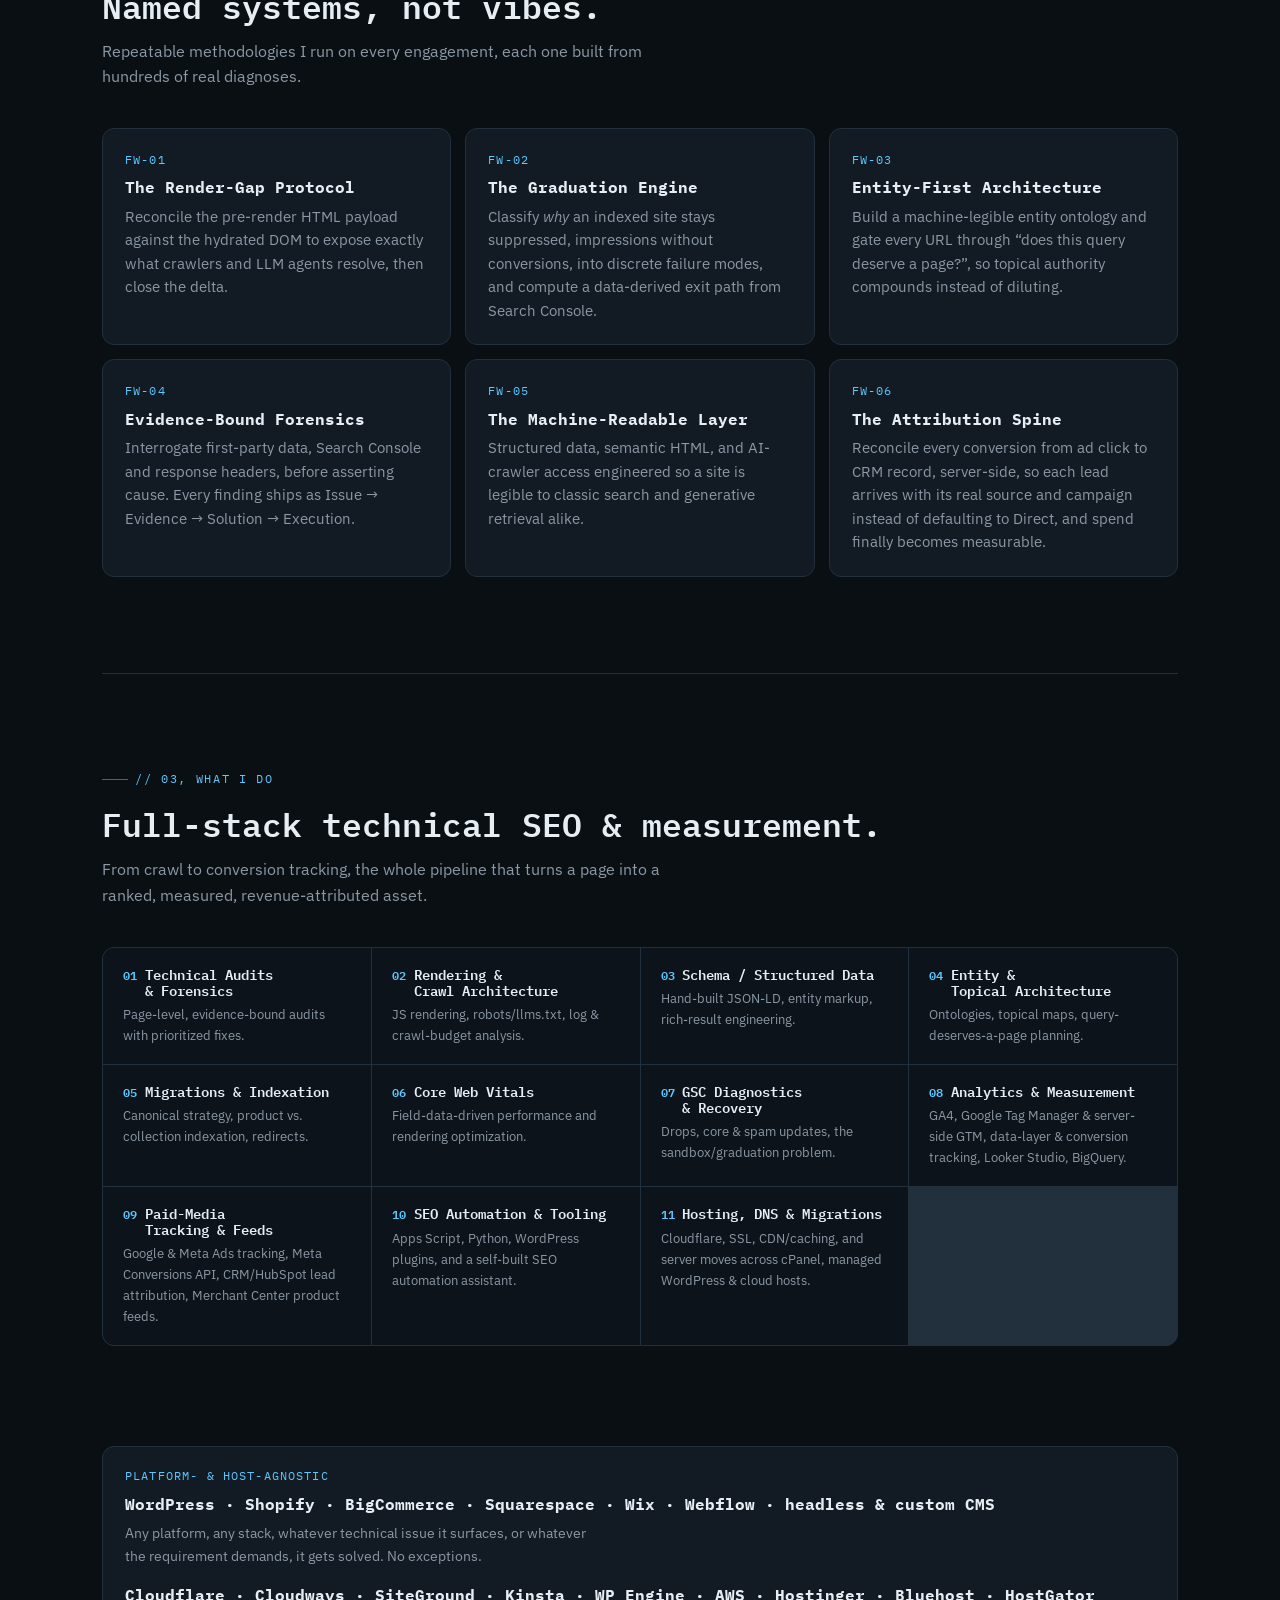
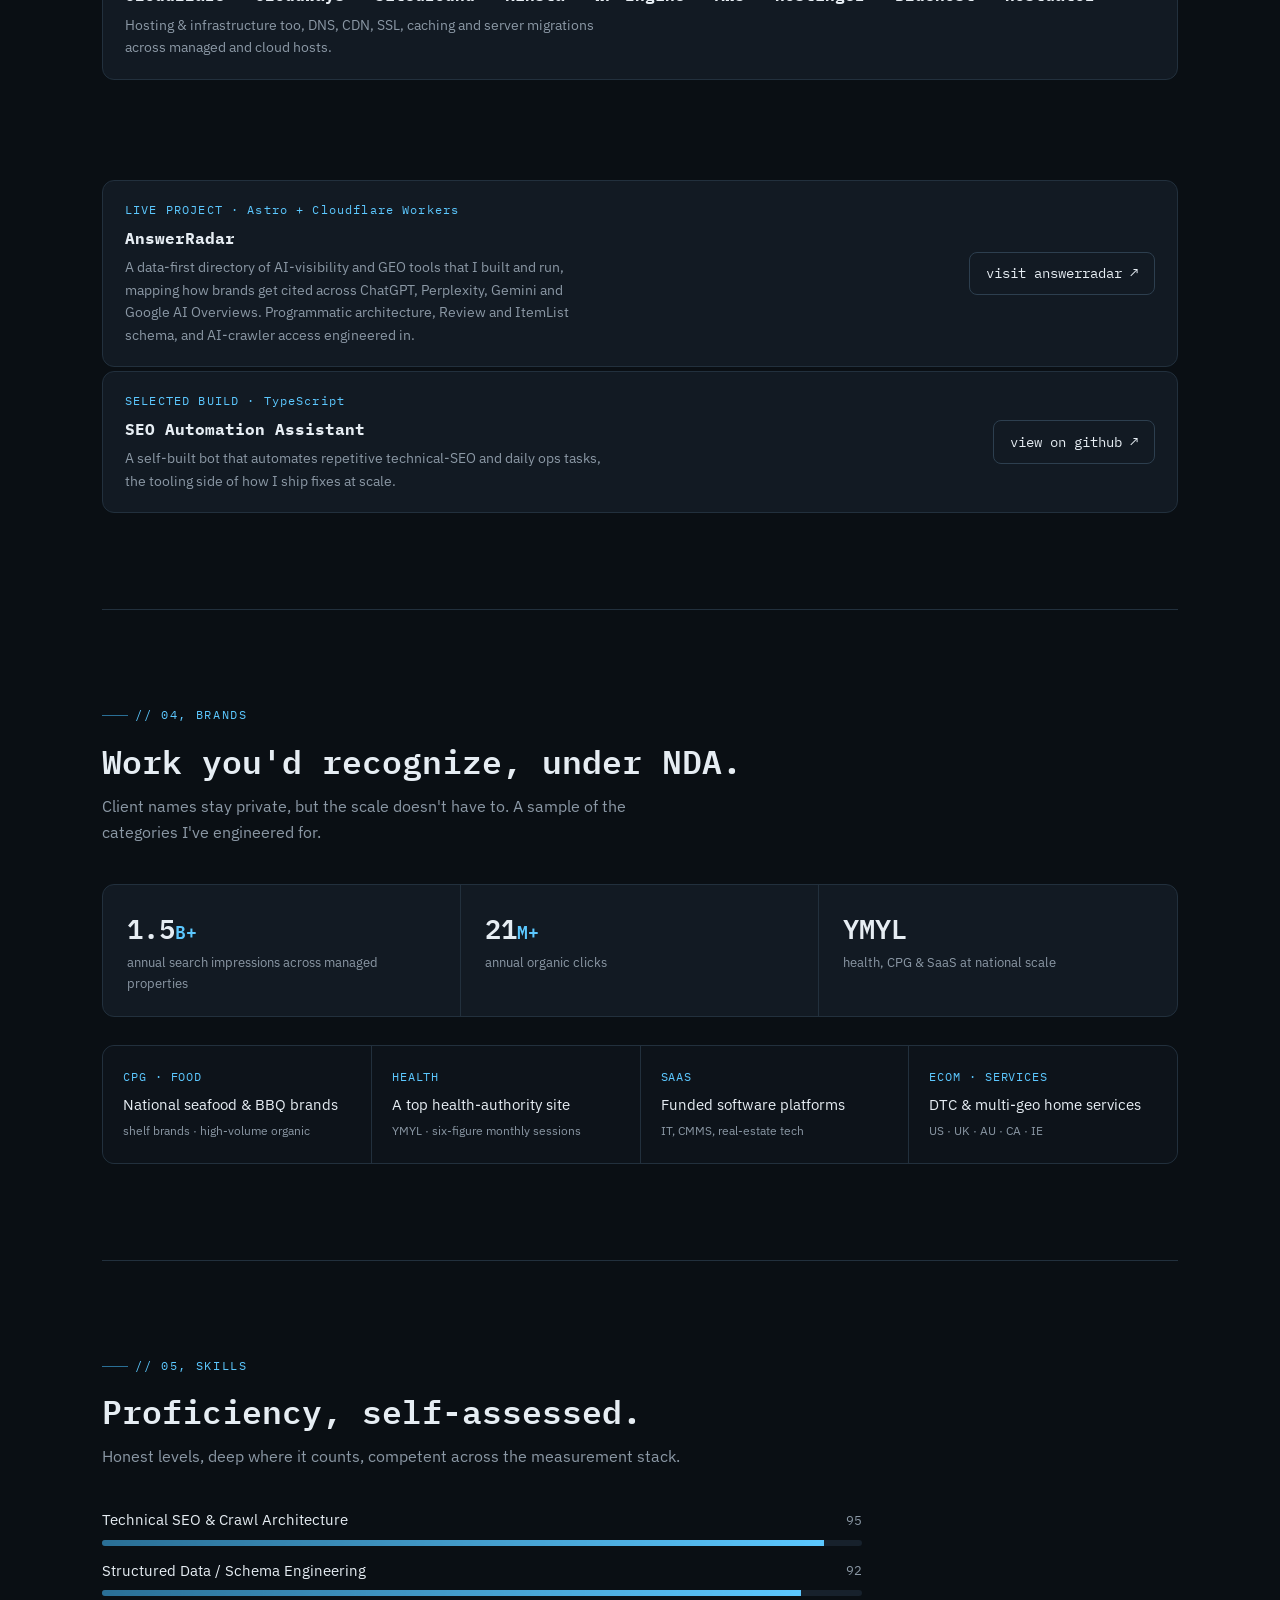
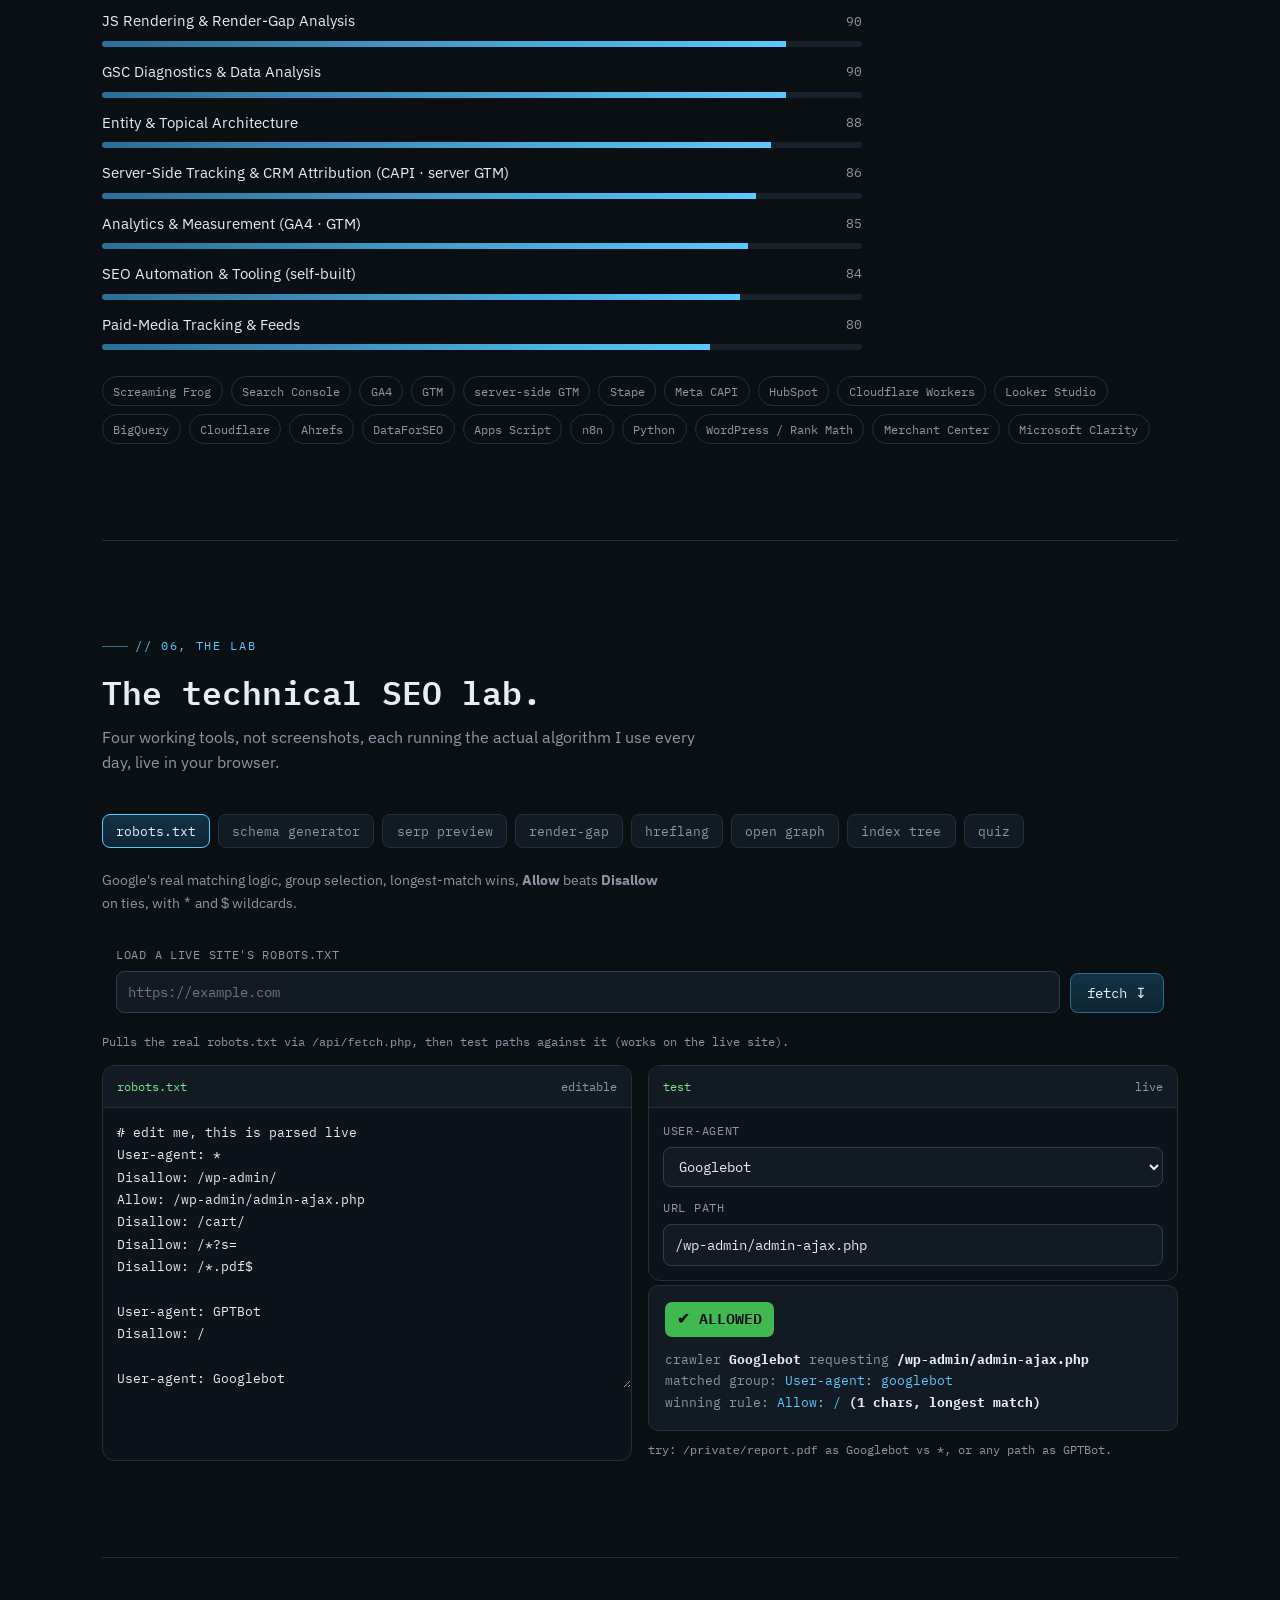
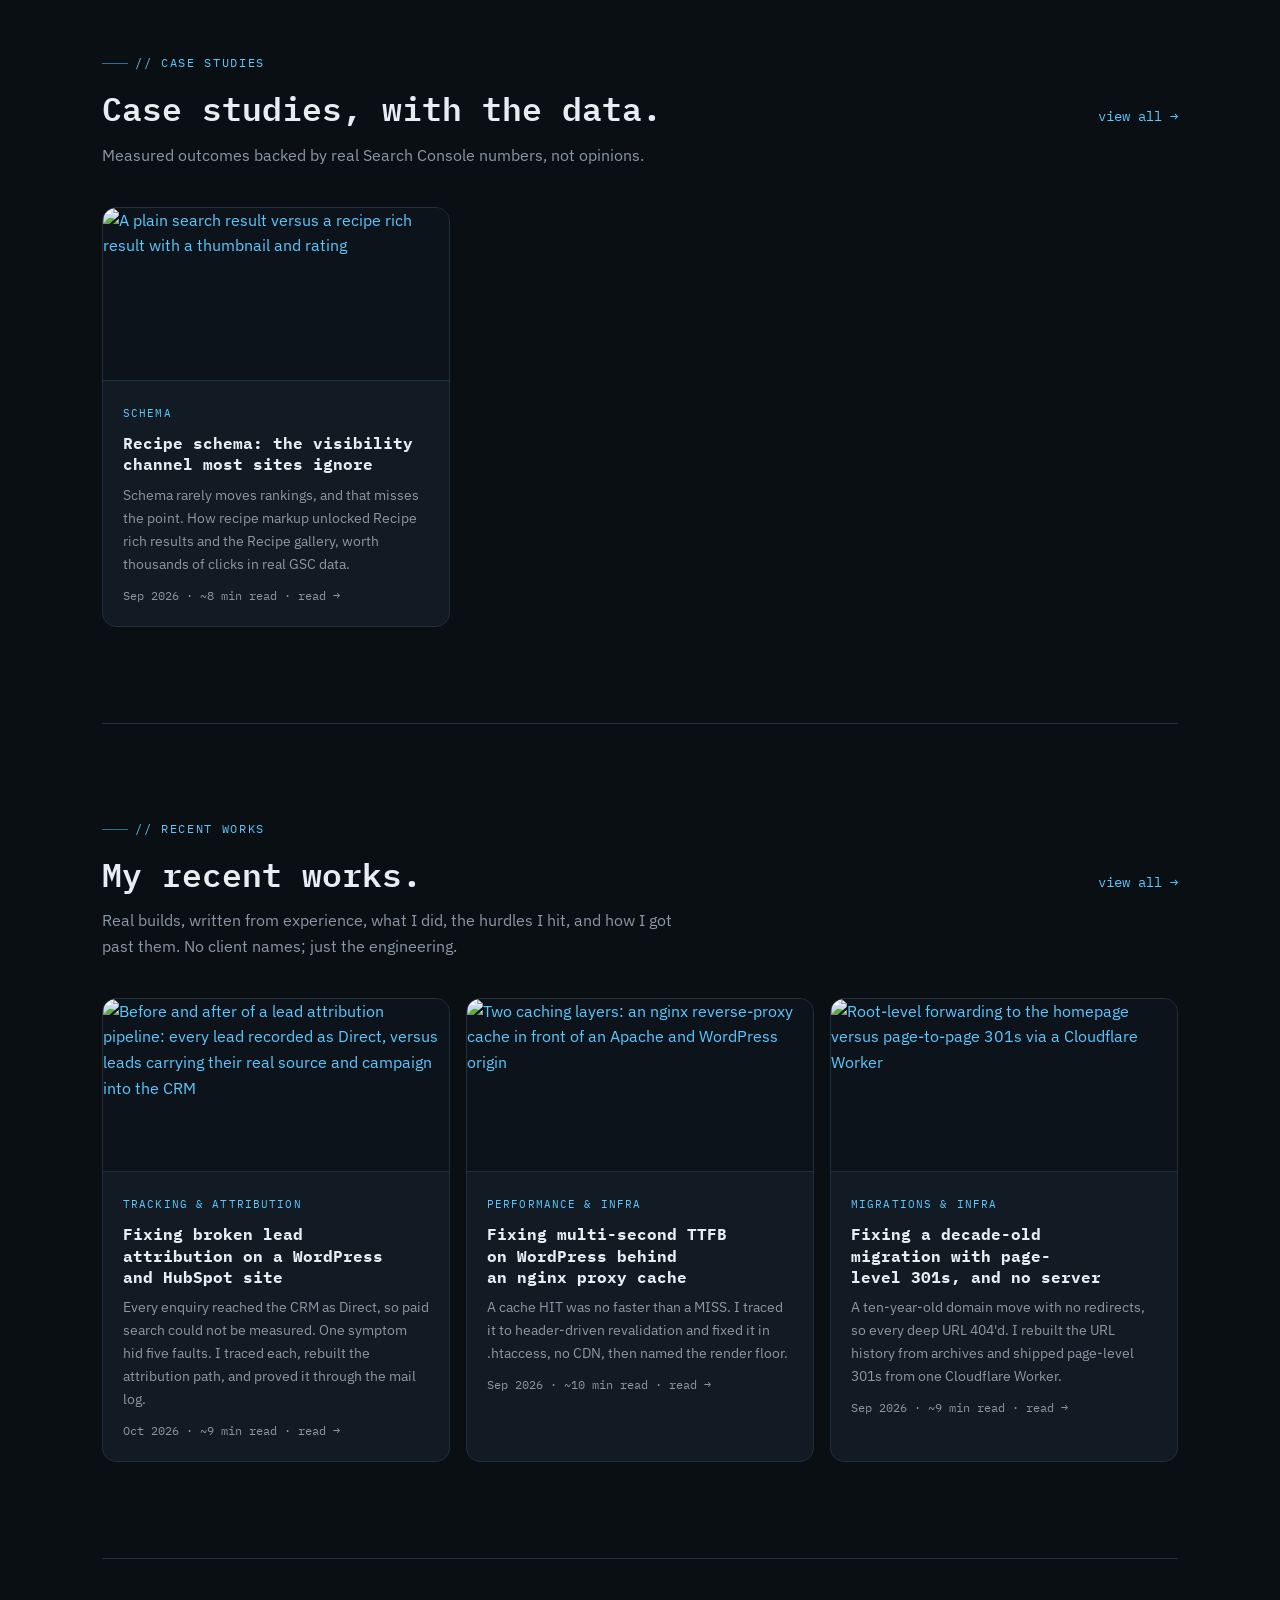
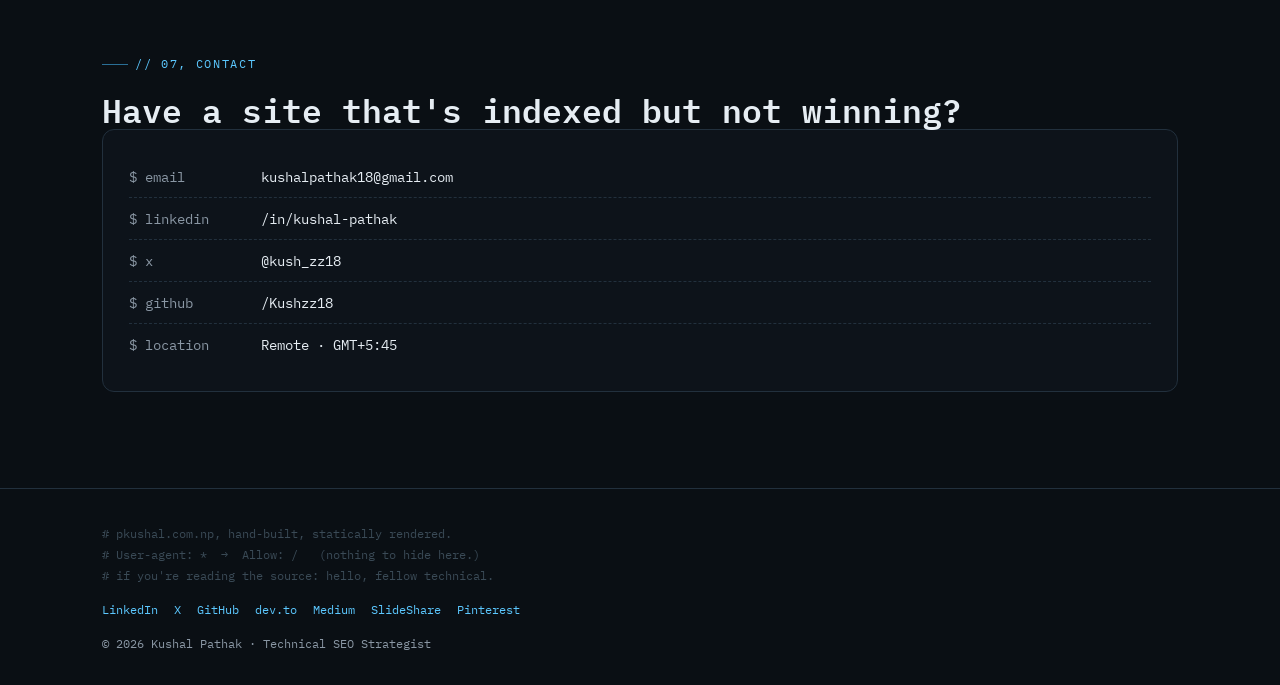
==== commit 91886aa9: "Add Related work cross-links across all articles; drop contact prompt line Interlink the tracking an" ====
--- a/site/index.html
+++ b/site/index.html
@@ -770,7 +770,6 @@
   <section id="contact" class="contact">
     <p class="eyebrow">// 07, contact</p>
     <h2 class="big">Have a site that's indexed but not winning?</h2>
-    <p class="sub">Send the domain and the symptom. I'll tell you what the data says.</p>
     <div class="box">
       <div class="line"><span class="k">$ email</span><span class="v"><a href="mailto:kushalpathak18@gmail.com">kushalpathak18@gmail.com</a></span></div>
       <div class="line"><span class="k">$ linkedin</span><span class="v"><a href="https://www.linkedin.com/in/kushal-pathak-485838196/" target="_blank" rel="noopener">/in/kushal-pathak</a></span></div>
